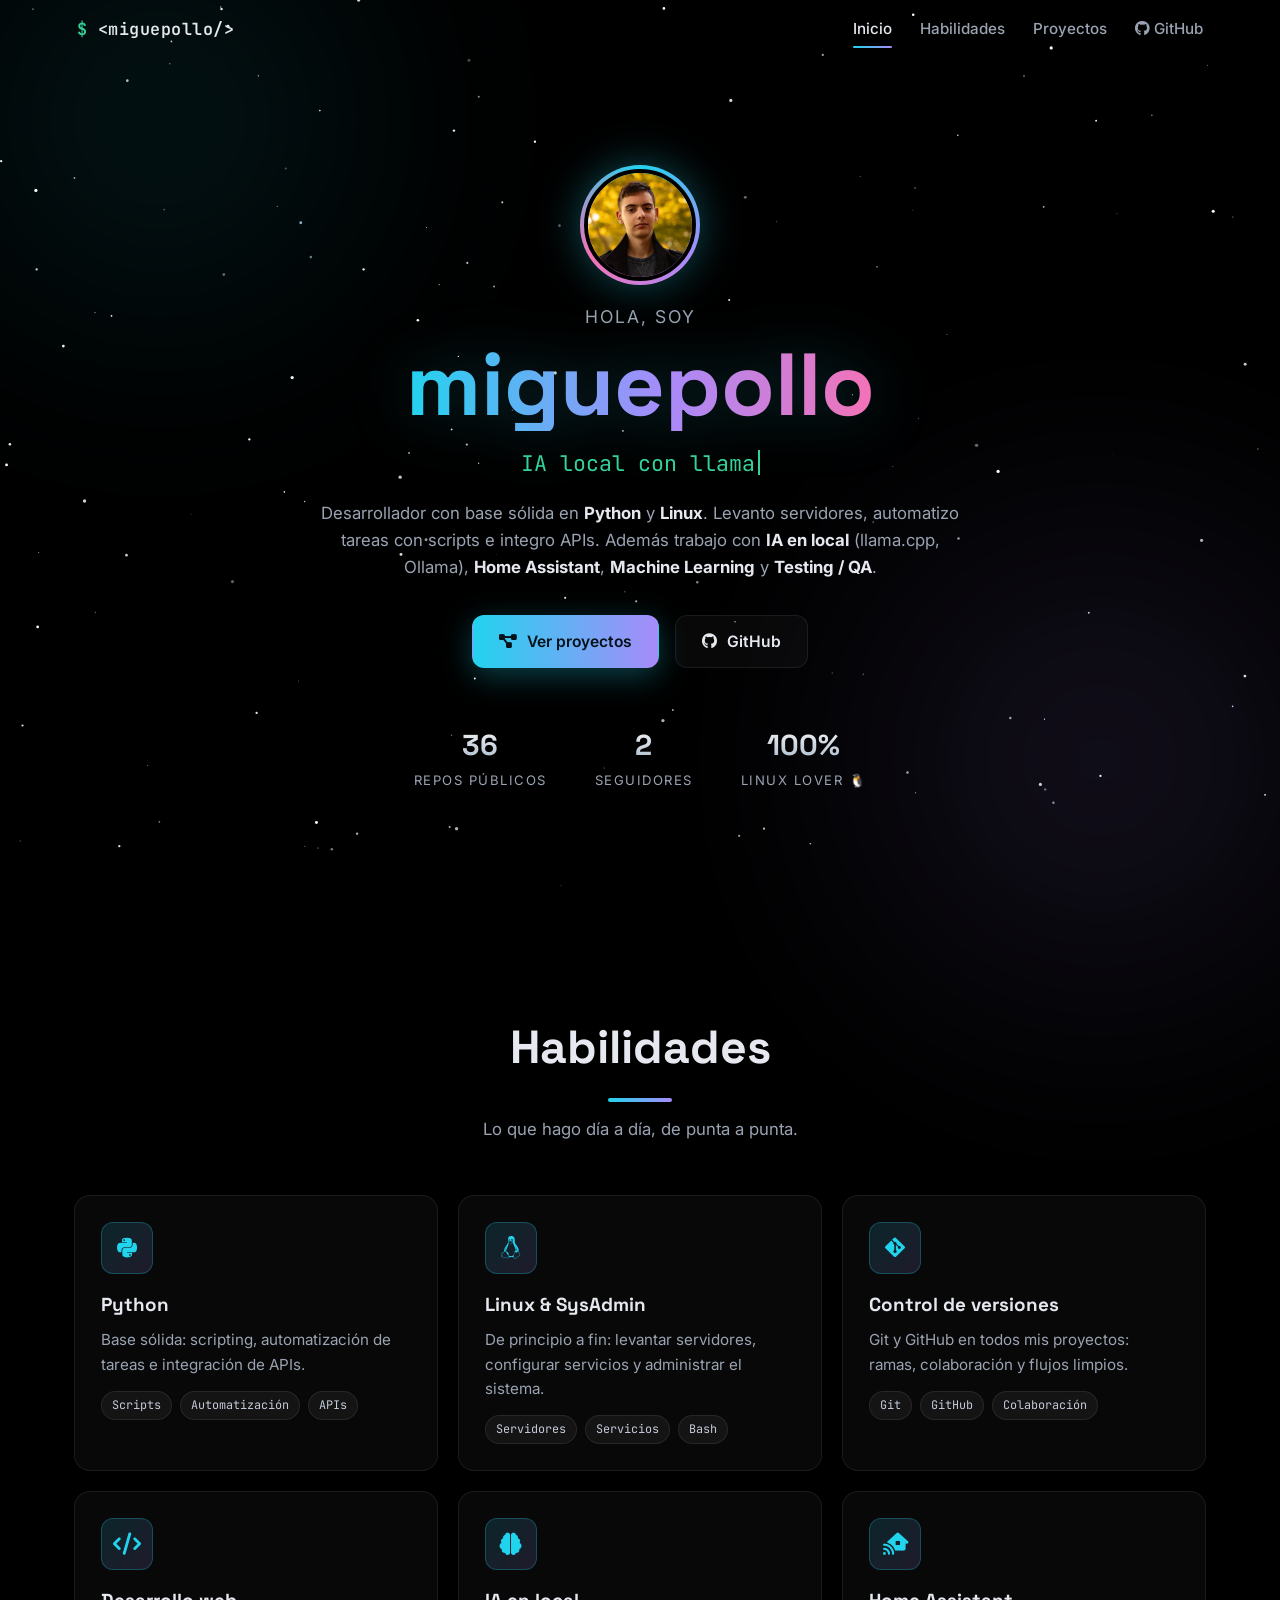
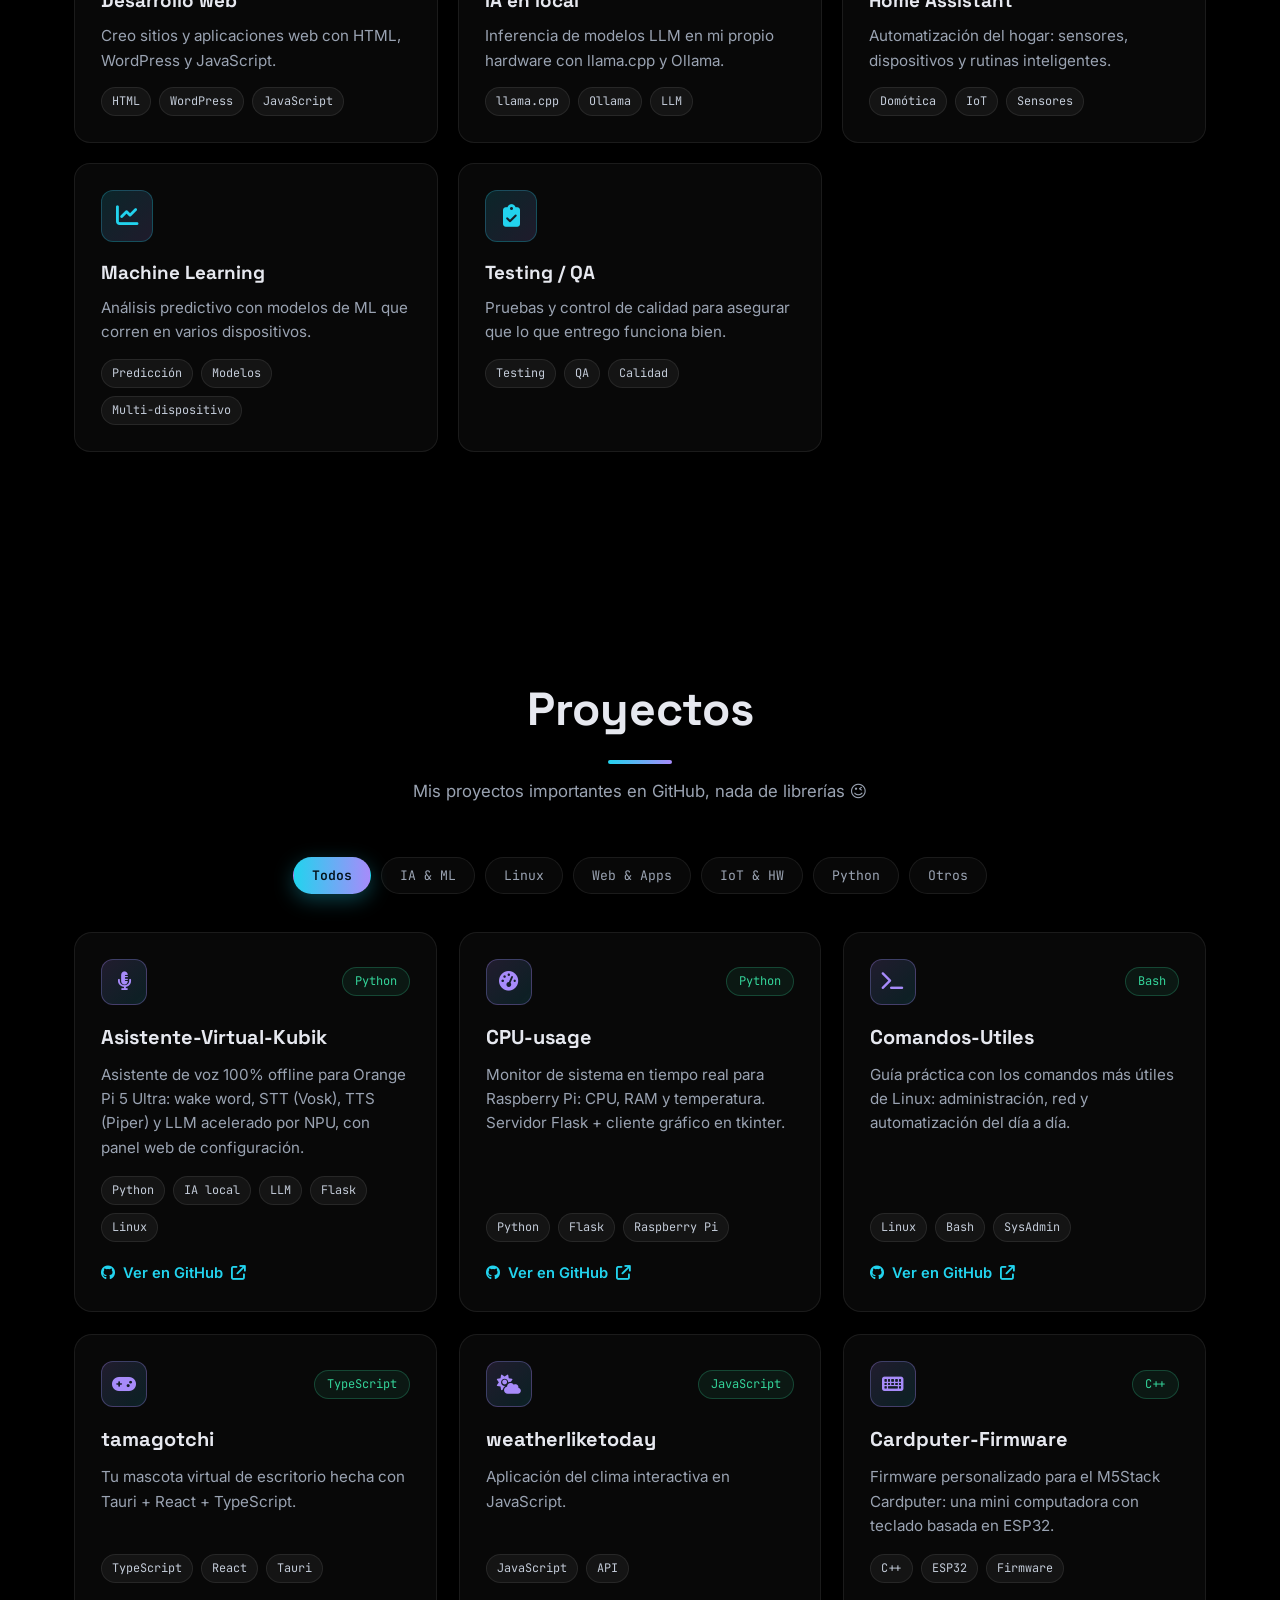
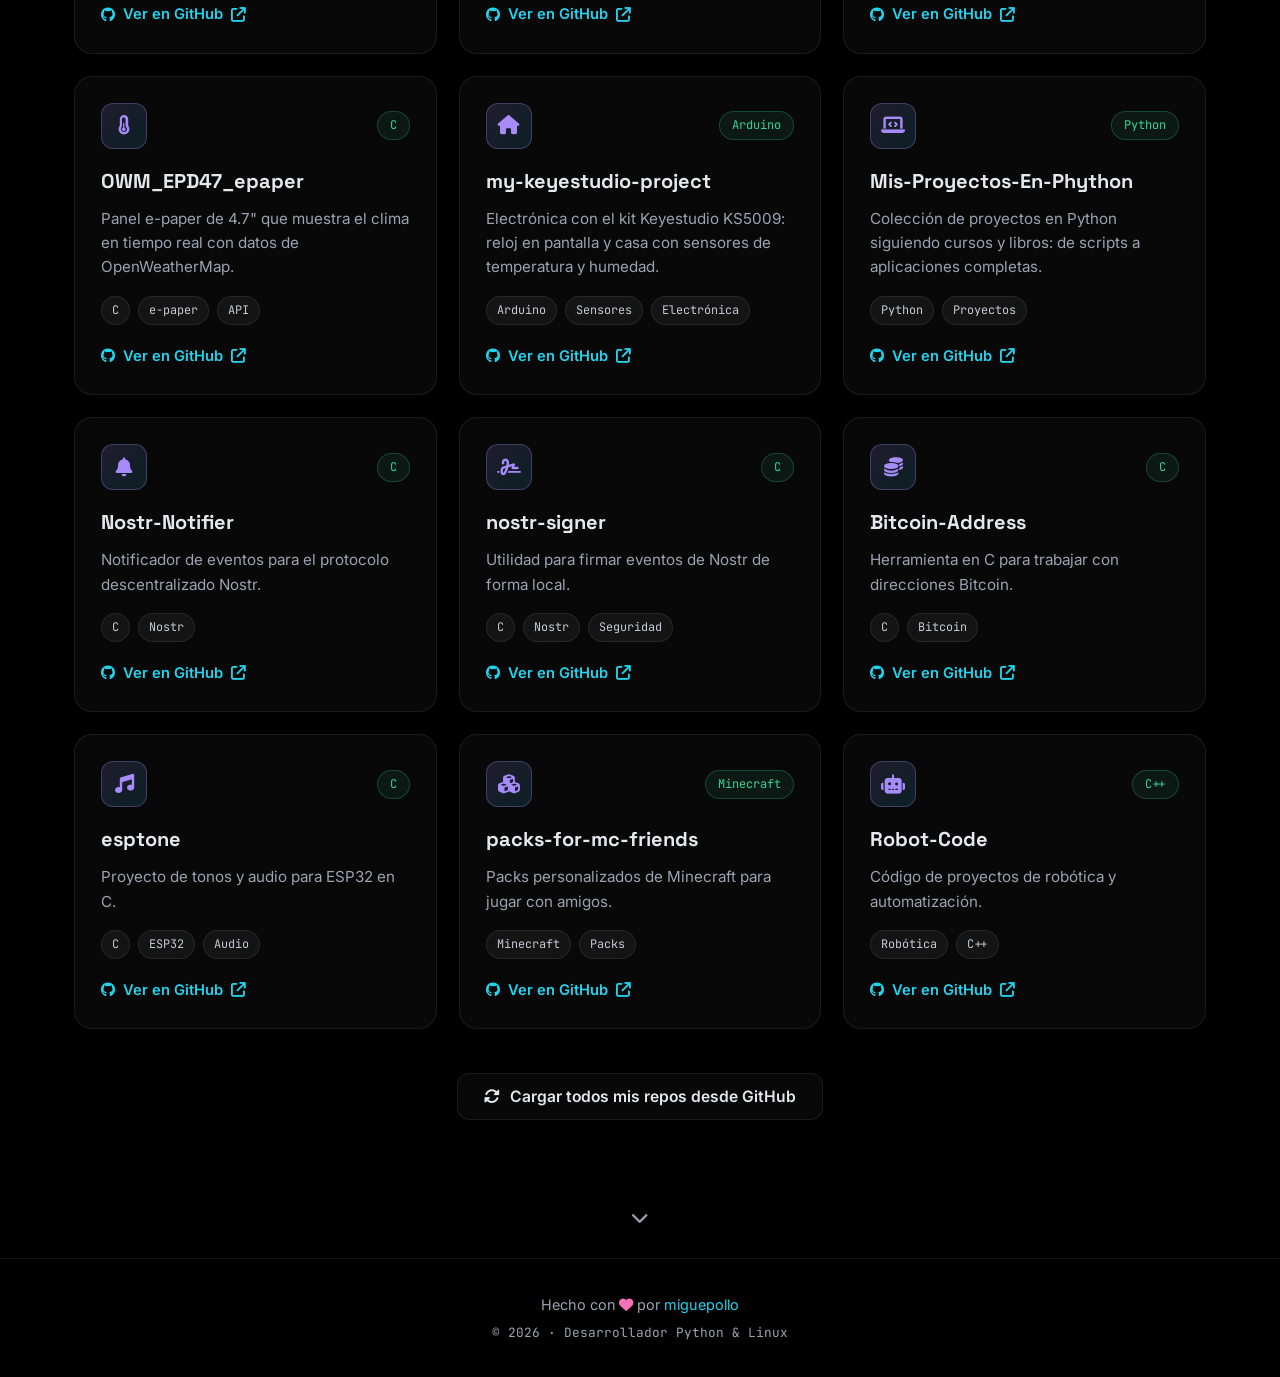
==== index.html @ 51fbd119 "Rediseño completo: fondo negro con estrellas, habilidades, proyectos y foto de perfil" ====
<!DOCTYPE html>
<html lang="es">
<head>
<meta charset="UTF-8">
<meta name="viewport" content="width=device-width, initial-scale=1.0">
<meta name="description" content="miguepollo · Desarrollador con base sólida en Python y Linux. IA en local, Home Assistant, Machine Learning y Testing/QA.">
<title>miguepollo · Desarrollador Python &amp; Linux</title>
<link rel="icon" type="image/x-icon" href="/favicon.ico">
<link rel="preconnect" href="https://fonts.googleapis.com">
<link rel="preconnect" href="https://fonts.gstatic.com" crossorigin>
<link href="https://fonts.googleapis.com/css2?family=Inter:wght@400;500;600&family=JetBrains+Mono:wght@400;600&family=Space+Grotesk:wght@500;600;700&display=swap" rel="stylesheet">
<link rel="stylesheet" href="https://cdnjs.cloudflare.com/ajax/libs/font-awesome/6.5.2/css/all.min.css">
<link rel="stylesheet" href="styles.css">
</head>
<body>

<canvas id="stars" aria-hidden="true"></canvas>
<div class="glow glow-a" aria-hidden="true"></div>
<div class="glow glow-b" aria-hidden="true"></div>

<header class="nav">
  <a class="nav-logo" href="#inicio">&lt;miguepollo/&gt;</a>
  <button class="nav-toggle" id="navToggle" aria-label="Abrir menú" aria-expanded="false">
    <i class="fa-solid fa-bars"></i>
  </button>
  <nav class="nav-links" id="navLinks">
    <a href="#inicio">Inicio</a>
    <a href="#habilidades">Habilidades</a>
    <a href="#proyectos">Proyectos</a>
    <a href="https://github.com/miguepollo" target="_blank" rel="noopener"><i class="fa-brands fa-github"></i> GitHub</a>
  </nav>
</header>

<main>
  <!-- HERO -->
  <section id="inicio" class="hero">
    <div class="hero-avatar">
      <img src="foto.png" alt="Foto de miguepollo"
           onerror="this.onerror=null; this.src='https://avatars.githubusercontent.com/u/127879645?v=4';">
    </div>
    <p class="hero-greet">Hola, soy</p>
    <h1 class="hero-name">miguepollo</h1>
    <div class="hero-type"><span id="typed"></span><span class="cursor" aria-hidden="true"></span></div>
    <p class="hero-desc">
      Desarrollador con base sólida en <strong>Python</strong> y <strong>Linux</strong>. Levanto servidores, automatizo
      tareas con scripts e integro APIs. Además trabajo con <strong>IA en local</strong> (llama.cpp, Ollama),
      <strong>Home Assistant</strong>, <strong>Machine Learning</strong> y <strong>Testing / QA</strong>.
    </p>
    <div class="hero-actions">
      <a href="#proyectos" class="btn btn-primary"><i class="fa-solid fa-diagram-project"></i> Ver proyectos</a>
      <a href="https://github.com/miguepollo" target="_blank" rel="noopener" class="btn btn-ghost"><i class="fa-brands fa-github"></i> GitHub</a>
    </div>
    <div class="hero-stats">
      <div class="stat"><span class="stat-num" id="statRepos">36</span><span class="stat-label">repos públicos</span></div>
      <div class="stat"><span class="stat-num" id="statFollowers">2</span><span class="stat-label">seguidores</span></div>
      <div class="stat"><span class="stat-num">100%</span><span class="stat-label">Linux lover 🐧</span></div>
    </div>
    <a class="scroll-hint" href="#habilidades" aria-label="Bajar a habilidades"><i class="fa-solid fa-chevron-down"></i></a>
  </section>
  <!-- HABILIDADES -->
  <section id="habilidades" class="section">
    <header class="section-head reveal">
      <h2>Habilidades</h2>
      <p class="section-sub">Lo que hago día a día, de punta a punta.</p>
    </header>
    <div class="skills-grid">
      <article class="skill-card reveal">
        <div class="skill-icon"><i class="fa-brands fa-python"></i></div>
        <h3>Python</h3>
        <p>Base sólida: scripting, automatización de tareas e integración de APIs.</p>
        <div class="skill-tags"><span>Scripts</span><span>Automatización</span><span>APIs</span></div>
      </article>
      <article class="skill-card reveal">
        <div class="skill-icon"><i class="fa-brands fa-linux"></i></div>
        <h3>Linux &amp; SysAdmin</h3>
        <p>De principio a fin: levantar servidores, configurar servicios y administrar el sistema.</p>
        <div class="skill-tags"><span>Servidores</span><span>Servicios</span><span>Bash</span></div>
      </article>
      <article class="skill-card reveal">
        <div class="skill-icon"><i class="fa-brands fa-git-alt"></i></div>
        <h3>Control de versiones</h3>
        <p>Git y GitHub en todos mis proyectos: ramas, colaboración y flujos limpios.</p>
        <div class="skill-tags"><span>Git</span><span>GitHub</span><span>Colaboración</span></div>
      </article>
      <article class="skill-card reveal">
        <div class="skill-icon"><i class="fa-solid fa-code"></i></div>
        <h3>Desarrollo web</h3>
        <p>Creo sitios y aplicaciones web con HTML, WordPress y JavaScript.</p>
        <div class="skill-tags"><span>HTML</span><span>WordPress</span><span>JavaScript</span></div>
      </article>
      <article class="skill-card reveal">
        <div class="skill-icon"><i class="fa-solid fa-brain"></i></div>
        <h3>IA en local</h3>
        <p>Inferencia de modelos LLM en mi propio hardware con llama.cpp y Ollama.</p>
        <div class="skill-tags"><span>llama.cpp</span><span>Ollama</span><span>LLM</span></div>
      </article>
      <article class="skill-card reveal">
        <div class="skill-icon"><i class="fa-solid fa-house-signal"></i></div>
        <h3>Home Assistant</h3>
        <p>Automatización del hogar: sensores, dispositivos y rutinas inteligentes.</p>
        <div class="skill-tags"><span>Domótica</span><span>IoT</span><span>Sensores</span></div>
      </article>
      <article class="skill-card reveal">
        <div class="skill-icon"><i class="fa-solid fa-chart-line"></i></div>
        <h3>Machine Learning</h3>
        <p>Análisis predictivo con modelos de ML que corren en varios dispositivos.</p>
        <div class="skill-tags"><span>Predicción</span><span>Modelos</span><span>Multi-dispositivo</span></div>
      </article>
      <article class="skill-card reveal">
        <div class="skill-icon"><i class="fa-solid fa-clipboard-check"></i></div>
        <h3>Testing / QA</h3>
        <p>Pruebas y control de calidad para asegurar que lo que entrego funciona bien.</p>
        <div class="skill-tags"><span>Testing</span><span>QA</span><span>Calidad</span></div>
      </article>
    </div>
  </section>

  <!-- PROYECTOS -->
  <section id="proyectos" class="section">
    <header class="section-head reveal">
      <h2>Proyectos</h2>
      <p class="section-sub">Mis proyectos importantes en GitHub, nada de librerías 😉</p>
    </header>
    <div class="filters reveal" id="filters"></div>
    <div class="projects-grid" id="projectsGrid"></div>
    <div class="load-more-wrap reveal">
      <button id="loadMore" class="btn btn-ghost"><i class="fa-solid fa-rotate"></i> Cargar todos mis repos desde GitHub</button>
      <div id="extraRepos" class="extra-repos"></div>
    </div>
  </section>
</main>

<footer class="footer">
  <p>Hecho con <i class="fa-solid fa-heart"></i> por <a href="https://github.com/miguepollo" target="_blank" rel="noopener">miguepollo</a></p>
  <p class="footer-meta">© <span id="year">2026</span> · Desarrollador Python &amp; Linux</p>
</footer>
<script>
'use strict';

/* ---------- Año ---------- */
document.getElementById('year').textContent = new Date().getFullYear();

/* ---------- Navegación ---------- */
const navToggle = document.getElementById('navToggle');
const navLinksEl = document.getElementById('navLinks');
const nav = document.querySelector('.nav');

navToggle.addEventListener('click', () => {
  const open = navLinksEl.classList.toggle('open');
  navToggle.setAttribute('aria-expanded', String(open));
  navToggle.querySelector('i').className = open ? 'fa-solid fa-xmark' : 'fa-solid fa-bars';
});

navLinksEl.querySelectorAll('a').forEach(a => a.addEventListener('click', () => {
  navLinksEl.classList.remove('open');
  navToggle.setAttribute('aria-expanded', 'false');
  navToggle.querySelector('i').className = 'fa-solid fa-bars';
}));

window.addEventListener('scroll', () => nav.classList.toggle('scrolled', window.scrollY > 30));

const sectionIds = ['inicio', 'habilidades', 'proyectos'];
function highlightNav() {
  const pos = window.scrollY + 140;
  let current = '';
  for (const id of sectionIds) {
    const el = document.getElementById(id);
    if (el && el.offsetTop <= pos) current = id;
  }
  navLinksEl.querySelectorAll('a').forEach(a =>
    a.classList.toggle('active', a.getAttribute('href') === '#' + current));
}
window.addEventListener('scroll', highlightNav);
highlightNav();

/* ---------- Fondo de estrellas ---------- */
const canvas = document.getElementById('stars');
const ctx = canvas.getContext('2d');
const starColors = ['255,255,255', '173,216,230', '221,214,254'];
let stars = [], W = 0, H = 0;

function newStar() {
  return {
    x: Math.random() * W,
    y: Math.random() * H,
    r: Math.random() * 1.4 + 0.3,
    spd: Math.random() * 0.25 + 0.03,
    tw: Math.random() * Math.PI * 2,
    twSpd: Math.random() * 0.03 + 0.008,
    hue: Math.random() < 0.14 ? Math.floor(Math.random() * starColors.length) : 0
  };
}

function resizeStars() {
  W = canvas.width = window.innerWidth;
  H = canvas.height = window.innerHeight;
  stars = Array.from({ length: Math.round(Math.min(170, W / 9)) }, newStar);
}

function drawStars() {
  ctx.clearRect(0, 0, W, H);
  for (const s of stars) {
    s.y -= s.spd;
    if (s.y < -3) { s.y = H + 3; s.x = Math.random() * W; }
    s.tw += s.twSpd;
    const a = (0.25 + 0.75 * Math.abs(Math.sin(s.tw))).toFixed(2);
    ctx.beginPath();
    ctx.arc(s.x, s.y, s.r, 0, Math.PI * 2);
    ctx.fillStyle = 'rgba(' + starColors[s.hue] + ',' + a + ')';
    ctx.fill();
  }
  requestAnimationFrame(drawStars);
}
window.addEventListener('resize', resizeStars);
resizeStars();
drawStars();

/* ---------- Efecto de escritura ---------- */
const phrases = [
  'Desarrollador Python & Linux',
  'IA local con llama.cpp y Ollama',
  'Home Assistant y automatización',
  'Machine Learning multi-dispositivo',
  'Testing / QA de principio a fin'
];
const typedEl = document.getElementById('typed');
let pi = 0, ci = 0, deleting = false;

function typeLoop() {
  const current = phrases[pi];
  typedEl.textContent = current.slice(0, ci);
  if (!deleting) {
    if (ci < current.length) { ci++; setTimeout(typeLoop, 55); }
    else { deleting = true; setTimeout(typeLoop, 1800); }
  } else {
    if (ci > 0) { ci--; setTimeout(typeLoop, 26); }
    else { deleting = false; pi = (pi + 1) % phrases.length; setTimeout(typeLoop, 350); }
  }
}
typeLoop();

/* ---------- Animaciones al hacer scroll ---------- */
const io = new IntersectionObserver(entries => {
  entries.forEach(en => {
    if (en.isIntersecting) {
      en.target.classList.add('visible');
      io.unobserve(en.target);
    }
  });
}, { threshold: 0.12 });

document.querySelectorAll('.reveal').forEach(el => io.observe(el));

/* ---------- Proyectos ---------- */
const projects = [
  { name: 'Asistente-Virtual-Kubik', cat: 'ia', lang: 'Python', icon: 'fa-microphone-lines',
    desc: 'Asistente de voz 100% offline para Orange Pi 5 Ultra: wake word, STT (Vosk), TTS (Piper) y LLM acelerado por NPU, con panel web de configuración.',
    tags: ['Python', 'IA local', 'LLM', 'Flask', 'Linux'],
    url: 'https://github.com/miguepollo/Asistente-Virtual-Kubik' },
  { name: 'CPU-usage', cat: 'linux', lang: 'Python', icon: 'fa-gauge-high',
    desc: 'Monitor de sistema en tiempo real para Raspberry Pi: CPU, RAM y temperatura. Servidor Flask + cliente gráfico en tkinter.',
    tags: ['Python', 'Flask', 'Raspberry Pi'],
    url: 'https://github.com/miguepollo/CPU-usage' },
  { name: 'Comandos-Utiles', cat: 'linux', lang: 'Bash', icon: 'fa-terminal',
    desc: 'Guía práctica con los comandos más útiles de Linux: administración, red y automatización del día a día.',
    tags: ['Linux', 'Bash', 'SysAdmin'],
    url: 'https://github.com/miguepollo/Comandos-Utiles' },
  { name: 'tamagotchi', cat: 'web', lang: 'TypeScript', icon: 'fa-gamepad',
    desc: 'Tu mascota virtual de escritorio hecha con Tauri + React + TypeScript.',
    tags: ['TypeScript', 'React', 'Tauri'],
    url: 'https://github.com/miguepollo/tamagotchi' },
  { name: 'weatherliketoday', cat: 'web', lang: 'JavaScript', icon: 'fa-cloud-sun',
    desc: 'Aplicación del clima interactiva en JavaScript.',
    tags: ['JavaScript', 'API'],
    url: 'https://github.com/miguepollo/weatherliketoday' },
  { name: 'Cardputer-Firmware', cat: 'iot', lang: 'C++', icon: 'fa-keyboard',
    desc: 'Firmware personalizado para el M5Stack Cardputer: una mini computadora con teclado basada en ESP32.',
    tags: ['C++', 'ESP32', 'Firmware'],
    url: 'https://github.com/miguepollo/Cardputer-Firmware' },
  { name: 'OWM_EPD47_epaper', cat: 'iot', lang: 'C', icon: 'fa-temperature-half',
    desc: 'Panel e-paper de 4.7" que muestra el clima en tiempo real con datos de OpenWeatherMap.',
    tags: ['C', 'e-paper', 'API'],
    url: 'https://github.com/miguepollo/OWM_EPD47_epaper' },
  { name: 'my-keyestudio-project', cat: 'iot', lang: 'Arduino', icon: 'fa-house',
    desc: 'Electrónica con el kit Keyestudio KS5009: reloj en pantalla y casa con sensores de temperatura y humedad.',
    tags: ['Arduino', 'Sensores', 'Electrónica'],
    url: 'https://github.com/miguepollo/my-keyestudio-project' },
  { name: 'Mis-Proyectos-En-Phython', cat: 'python', lang: 'Python', icon: 'fa-laptop-code',
    desc: 'Colección de proyectos en Python siguiendo cursos y libros: de scripts a aplicaciones completas.',
    tags: ['Python', 'Proyectos'],
    url: 'https://github.com/miguepollo/Mis-Proyectos-En-Phython' },
  { name: 'Nostr-Notifier', cat: 'otros', lang: 'C', icon: 'fa-bell',
    desc: 'Notificador de eventos para el protocolo descentralizado Nostr.',
    tags: ['C', 'Nostr'],
    url: 'https://github.com/miguepollo/Nostr-Notifier' },
  { name: 'nostr-signer', cat: 'otros', lang: 'C', icon: 'fa-signature',
    desc: 'Utilidad para firmar eventos de Nostr de forma local.',
    tags: ['C', 'Nostr', 'Seguridad'],
    url: 'https://github.com/miguepollo/nostr-signer' },
  { name: 'Bitcoin-Address', cat: 'otros', lang: 'C', icon: 'fa-coins',
    desc: 'Herramienta en C para trabajar con direcciones Bitcoin.',
    tags: ['C', 'Bitcoin'],
    url: 'https://github.com/miguepollo/Bitcoin-Address' },
  { name: 'esptone', cat: 'iot', lang: 'C', icon: 'fa-music',
    desc: 'Proyecto de tonos y audio para ESP32 en C.',
    tags: ['C', 'ESP32', 'Audio'],
    url: 'https://github.com/miguepollo/esptone' },
  { name: 'packs-for-mc-friends', cat: 'otros', lang: 'Minecraft', icon: 'fa-cubes',
    desc: 'Packs personalizados de Minecraft para jugar con amigos.',
    tags: ['Minecraft', 'Packs'],
    url: 'https://github.com/miguepollo/packs-for-mc-friends' },
  { name: 'Robot-Code', cat: 'iot', lang: 'C++', icon: 'fa-robot',
    desc: 'Código de proyectos de robótica y automatización.',
    tags: ['Robótica', 'C++'],
    url: 'https://github.com/miguepollo/Robot-Code' }
];

const filters = { all: 'Todos', ia: 'IA & ML', linux: 'Linux', web: 'Web & Apps', iot: 'IoT & HW', python: 'Python', otros: 'Otros' };

function renderFilters() {
  const f = document.getElementById('filters');
  f.innerHTML = Object.entries(filters).map(([k, label]) =>
    '<button class="chip' + (k === 'all' ? ' active' : '') + '" data-f="' + k + '">' + label + '</button>'
  ).join('');
  f.addEventListener('click', e => {
    const chip = e.target.closest('.chip');
    if (!chip) return;
    document.querySelectorAll('.chip').forEach(c => c.classList.remove('active'));
    chip.classList.add('active');
    filterProjects(chip.dataset.f);
  });
}

function filterProjects(cat) {
  document.querySelectorAll('.project-card').forEach(card => {
    const show = cat === 'all' || card.dataset.cat === cat;
    card.style.display = show ? '' : 'none';
  });
}

function renderProjects() {
  const grid = document.getElementById('projectsGrid');
  grid.innerHTML = projects.map(p =>
    '<article class="project-card" data-cat="' + p.cat + '">' +
      '<div class="project-top">' +
        '<span class="project-icon"><i class="fa-solid ' + p.icon + '"></i></span>' +
        '<span class="project-lang">' + p.lang + '</span>' +
      '</div>' +
      '<h3>' + p.name + '</h3>' +
      '<p>' + p.desc + '</p>' +
      '<div class="project-tags">' + p.tags.map(t => '<span>' + t + '</span>').join('') + '</div>' +
      '<a class="project-link" href="' + p.url + '" target="_blank" rel="noopener">' +
        '<i class="fa-brands fa-github"></i> Ver en GitHub <i class="fa-solid fa-arrow-up-right-from-square"></i>' +
      '</a>' +
    '</article>'
  ).join('');

  grid.querySelectorAll('.project-card').forEach((card, i) => {
    card.style.transitionDelay = ((i % 6) * 70) + 'ms';
    card.addEventListener('transitionend', () => { card.style.transitionDelay = '0ms'; }, { once: true });
    io.observe(card);
  });
}

/* ---------- Cargar todos los repos (GitHub API) ---------- */
const loadMoreBtn = document.getElementById('loadMore');
loadMoreBtn.addEventListener('click', loadAllRepos);

async function loadAllRepos() {
  loadMoreBtn.disabled = true;
  loadMoreBtn.innerHTML = '<i class="fa-solid fa-spinner fa-spin"></i> Cargando repos desde GitHub…';
  try {
    const res = await fetch('https://api.github.com/users/miguepollo/repos?per_page=100&sort=updated');
    if (!res.ok) throw new Error('API error');
    const repos = await res.json();
    const known = new Set(projects.map(p => p.name));
    const extra = repos.filter(r => !r.fork && !known.has(r.name) && r.name !== 'miguepollo');
    if (extra.length) {
      document.getElementById('extraRepos').innerHTML =
        '<p class="extra-title"><i class="fa-solid fa-diagram-project"></i> Más repos míos</p>' +
        '<ul class="extra-list">' + extra.map(r =>
          '<li><a href="' + r.html_url + '" target="_blank" rel="noopener">' + r.name + '</a>' +
          (r.language ? '<span class="tag">' + r.language + '</span>' : '') +
          (r.description ? '<span class="extra-desc">' + r.description + '</span>' : '') +
          '</li>'
        ).join('') + '</ul>';
    }
    loadMoreBtn.innerHTML = '<i class="fa-solid fa-check"></i> Todos mis repos cargados';
  } catch (err) {
    loadMoreBtn.disabled = false;
    loadMoreBtn.innerHTML = '<i class="fa-solid fa-triangle-exclamation"></i> No se pudo conectar · Reintentar';
  }
}

async function loadStats() {
  try {
    const res = await fetch('https://api.github.com/users/miguepollo');
    if (!res.ok) throw new Error('API error');
    const u = await res.json();
    document.getElementById('statRepos').textContent = u.public_repos;
    document.getElementById('statFollowers').textContent = u.followers;
  } catch (err) { /* mantiene los valores por defecto */ }
}

renderFilters();
renderProjects();
loadStats();
</script>

</body>
</html>
---- styles.css ----
:root {
  --bg: #000000;
  --text: #e6e8ef;
  --muted: #9aa3b2;
  --border: rgba(255, 255, 255, 0.08);
  --cyan: #22d3ee;
  --violet: #a78bfa;
  --green: #34d399;
  --pink: #f472b6;
  --mono: 'JetBrains Mono', monospace;
  --body: 'Inter', system-ui, -apple-system, sans-serif;
  --head: 'Space Grotesk', system-ui, sans-serif;
}

* { margin: 0; padding: 0; box-sizing: border-box; }

html { scroll-behavior: smooth; }

body {
  background: var(--bg);
  color: var(--text);
  font-family: var(--body);
  line-height: 1.6;
  overflow-x: hidden;
}

::selection { background: rgba(34, 211, 238, 0.25); }

/* ---------- Fondo ---------- */
#stars {
  position: fixed;
  inset: 0;
  z-index: 0;
  pointer-events: none;
}

.glow {
  position: fixed;
  border-radius: 50%;
  filter: blur(130px);
  opacity: 0.18;
  z-index: 0;
  pointer-events: none;
  animation: float 14s ease-in-out infinite;
}

.glow-a {
  width: 520px; height: 520px;
  background: radial-gradient(circle, var(--cyan), transparent 70%);
  top: -140px; left: -100px;
}

.glow-b {
  width: 640px; height: 640px;
  background: radial-gradient(circle, var(--violet), transparent 70%);
  bottom: -180px; right: -140px;
  animation-delay: -6s;
}

@keyframes float {
  0%, 100% { transform: translate(0, 0) scale(1); }
  50% { transform: translate(40px, 30px) scale(1.08); }
}

.nav, main, footer { position: relative; z-index: 1; }

/* ---------- Barra de navegación ---------- */
.nav {
  position: fixed;
  top: 0; left: 0; right: 0;
  display: flex;
  align-items: center;
  justify-content: space-between;
  padding: 16px 6vw;
  z-index: 50;
  border-bottom: 1px solid transparent;
  transition: background 0.3s, border-color 0.3s, backdrop-filter 0.3s;
}

.nav.scrolled {
  background: rgba(0, 0, 0, 0.72);
  backdrop-filter: blur(14px);
  -webkit-backdrop-filter: blur(14px);
  border-bottom-color: var(--border);
}

.nav-logo {
  font-family: var(--mono);
  font-weight: 600;
  font-size: 1.05rem;
  color: var(--text);
  text-decoration: none;
  letter-spacing: 0.5px;
}

.nav-logo::before { content: '$ '; color: var(--green); }

.nav-links { display: flex; gap: 28px; align-items: center; }

.nav-links a {
  color: var(--muted);
  text-decoration: none;
  font-size: 0.95rem;
  font-weight: 500;
  transition: color 0.25s;
  position: relative;
}

.nav-links a:hover, .nav-links a.active { color: var(--text); }

.nav-links a.active::after {
  content: '';
  position: absolute;
  left: 0; right: 0; bottom: -6px;
  height: 2px;
  border-radius: 2px;
  background: linear-gradient(90deg, var(--cyan), var(--violet));
}

.nav-toggle {
  display: none;
  background: none;
  border: 1px solid var(--border);
  color: var(--text);
  font-size: 1.1rem;
  padding: 8px 12px;
  border-radius: 8px;
  cursor: pointer;
}

/* ---------- Hero ---------- */
.hero {
  min-height: 100vh;
  display: flex;
  flex-direction: column;
  align-items: center;
  justify-content: center;
  text-align: center;
  padding: 120px 20px 60px;
}

.hero-avatar {
  position: relative;
  width: 112px; height: 112px;
  margin-bottom: 22px;
}

.hero-avatar::before {
  content: '';
  position: absolute;
  inset: -4px;
  border-radius: 50%;
  background: conic-gradient(from 0deg, var(--cyan), var(--violet), var(--pink), var(--cyan));
  animation: spin 8s linear infinite;
  filter: drop-shadow(0 0 20px rgba(34, 211, 238, 0.35));
}

@keyframes spin { to { transform: rotate(360deg); } }

.hero-avatar img {
  position: relative;
  width: 100%; height: 100%;
  border-radius: 50%;
  border: 4px solid #000;
  object-fit: cover;
  display: block;
}

.hero-greet {
  color: var(--muted);
  font-size: 1.1rem;
  letter-spacing: 2px;
  text-transform: uppercase;
}

.hero-name {
  font-family: var(--head);
  font-weight: 700;
  font-size: clamp(3rem, 8vw, 5.5rem);
  line-height: 1.05;
  margin: 8px 0 10px;
  background: linear-gradient(90deg, var(--cyan), var(--violet) 55%, var(--pink));
  -webkit-background-clip: text;
  background-clip: text;
  color: transparent;
  filter: drop-shadow(0 0 30px rgba(34, 211, 238, 0.25));
}

.hero-type {
  font-family: var(--mono);
  font-size: clamp(1rem, 2.2vw, 1.35rem);
  color: var(--green);
  min-height: 2em;
  display: flex;
  justify-content: center;
  align-items: center;
}

.cursor {
  display: inline-block;
  width: 2px;
  height: 1.15em;
  margin-left: 3px;
  background: var(--green);
  animation: blink 1s steps(1) infinite;
}

@keyframes blink { 50% { opacity: 0; } }

.hero-desc {
  max-width: 660px;
  color: var(--muted);
  font-size: 1.05rem;
  margin: 16px auto 0;
}

.hero-desc strong { color: var(--text); }

.hero-actions {
  display: flex;
  gap: 16px;
  margin-top: 34px;
  flex-wrap: wrap;
  justify-content: center;
}

.btn {
  display: inline-flex;
  align-items: center;
  gap: 10px;
  padding: 13px 26px;
  border-radius: 12px;
  font-weight: 600;
  font-size: 0.98rem;
  text-decoration: none;
  border: 1px solid transparent;
  cursor: pointer;
  font-family: var(--body);
  transition: transform 0.25s, box-shadow 0.25s, background 0.25s, border-color 0.25s;
}

.btn-primary {
  background: linear-gradient(90deg, var(--cyan), var(--violet));
  color: #04121a;
  box-shadow: 0 8px 30px rgba(34, 211, 238, 0.3);
}

.btn-primary:hover { transform: translateY(-3px); box-shadow: 0 14px 42px rgba(34, 211, 238, 0.45); }

.btn-ghost {
  border-color: var(--border);
  color: var(--text);
  background: rgba(255, 255, 255, 0.03);
}

.btn-ghost:hover {
  transform: translateY(-3px);
  border-color: rgba(255, 255, 255, 0.25);
  background: rgba(255, 255, 255, 0.06);
}

.hero-stats {
  display: flex;
  gap: 48px;
  margin-top: 54px;
  flex-wrap: wrap;
  justify-content: center;
}

.stat { display: flex; flex-direction: column; gap: 2px; }

.stat-num {
  font-family: var(--head);
  font-size: 1.8rem;
  font-weight: 700;
  background: linear-gradient(180deg, #ffffff, #9fb0c3);
  -webkit-background-clip: text;
  background-clip: text;
  color: transparent;
}

.stat-label {
  font-size: 0.82rem;
  color: var(--muted);
  text-transform: uppercase;
  letter-spacing: 1.5px;
}

.scroll-hint {
  position: absolute;
  bottom: 26px;
  left: 50%;
  transform: translateX(-50%);
  color: var(--muted);
  font-size: 1.1rem;
  animation: bob 1.8s ease-in-out infinite;
}

@keyframes bob {
  0%, 100% { transform: translate(-50%, 0); }
  50% { transform: translate(-50%, 8px); }
}

/* ---------- Secciones ---------- */
.section { max-width: 1180px; margin: 0 auto; padding: 110px 24px; }

.section-head { text-align: center; margin-bottom: 52px; }

.section-head h2 {
  font-family: var(--head);
  font-size: clamp(2rem, 4.5vw, 2.9rem);
  font-weight: 700;
}

.section-head h2::after {
  content: '';
  display: block;
  width: 64px;
  height: 4px;
  margin: 14px auto 0;
  border-radius: 4px;
  background: linear-gradient(90deg, var(--cyan), var(--violet));
}

.section-sub { color: var(--muted); margin-top: 14px; font-size: 1.05rem; }

/* ---------- Habilidades ---------- */
.skills-grid {
  display: grid;
  grid-template-columns: repeat(auto-fit, minmax(270px, 1fr));
  gap: 20px;
}

.skill-card {
  background: rgba(255, 255, 255, 0.03);
  border: 1px solid var(--border);
  border-radius: 16px;
  padding: 26px;
  position: relative;
  overflow: hidden;
}

.skill-card::before {
  content: '';
  position: absolute;
  top: 0; left: 0; right: 0;
  height: 2px;
  background: linear-gradient(90deg, var(--cyan), var(--violet));
  opacity: 0;
  transition: opacity 0.3s;
}

.skill-card:hover {
  transform: translateY(-6px);
  border-color: rgba(34, 211, 238, 0.4);
  background: rgba(255, 255, 255, 0.05);
  box-shadow: 0 18px 40px rgba(0, 0, 0, 0.5), 0 0 30px rgba(34, 211, 238, 0.08);
}

.skill-card:hover::before { opacity: 1; }

.skill-icon {
  width: 52px; height: 52px;
  border-radius: 12px;
  display: grid;
  place-items: center;
  font-size: 1.4rem;
  color: var(--cyan);
  background: linear-gradient(135deg, rgba(34, 211, 238, 0.15), rgba(167, 139, 250, 0.15));
  border: 1px solid rgba(34, 211, 238, 0.25);
  margin-bottom: 16px;
  transition: transform 0.3s, color 0.3s;
}

.skill-card:hover .skill-icon { transform: scale(1.08) rotate(-6deg); }

.skill-card h3 { font-family: var(--head); font-size: 1.18rem; margin-bottom: 8px; }

.skill-card p { color: var(--muted); font-size: 0.95rem; margin-bottom: 14px; }

.skill-tags { display: flex; flex-wrap: wrap; gap: 8px; }

.skill-tags span, .project-tags span, .tag {
  font-family: var(--mono);
  font-size: 0.74rem;
  padding: 4px 10px;
  border-radius: 999px;
  background: rgba(255, 255, 255, 0.05);
  border: 1px solid var(--border);
  color: #c3cbd8;
}

/* ---------- Filtros de proyectos ---------- */
.filters {
  display: flex;
  flex-wrap: wrap;
  gap: 10px;
  justify-content: center;
  margin-bottom: 38px;
}

.chip {
  font-family: var(--mono);
  font-size: 0.82rem;
  padding: 9px 18px;
  border-radius: 999px;
  border: 1px solid var(--border);
  background: rgba(255, 255, 255, 0.03);
  color: var(--muted);
  cursor: pointer;
  transition: all 0.25s;
}

.chip:hover { color: var(--text); border-color: rgba(255, 255, 255, 0.25); }

.chip.active {
  background: linear-gradient(90deg, var(--cyan), var(--violet));
  color: #04121a;
  border-color: transparent;
  font-weight: 600;
  box-shadow: 0 6px 20px rgba(34, 211, 238, 0.3);
}

/* ---------- Proyectos ---------- */
.projects-grid {
  display: grid;
  grid-template-columns: repeat(auto-fill, minmax(320px, 1fr));
  gap: 22px;
}

.project-card {
  display: flex;
  flex-direction: column;
  background: rgba(255, 255, 255, 0.03);
  border: 1px solid var(--border);
  border-radius: 18px;
  padding: 26px;
  transition: transform 0.3s, border-color 0.3s, box-shadow 0.3s, background 0.3s, opacity 0.7s ease;
}

.project-card:hover {
  transform: translateY(-6px);
  border-color: rgba(167, 139, 250, 0.45);
  background: rgba(255, 255, 255, 0.05);
  box-shadow: 0 20px 45px rgba(0, 0, 0, 0.55), 0 0 35px rgba(167, 139, 250, 0.1);
}

.project-top {
  display: flex;
  justify-content: space-between;
  align-items: center;
  margin-bottom: 16px;
}

.project-icon {
  width: 46px; height: 46px;
  border-radius: 12px;
  display: grid;
  place-items: center;
  font-size: 1.2rem;
  color: var(--violet);
  background: linear-gradient(135deg, rgba(167, 139, 250, 0.16), rgba(34, 211, 238, 0.12));
  border: 1px solid rgba(167, 139, 250, 0.3);
}

.project-lang {
  font-family: var(--mono);
  font-size: 0.75rem;
  color: var(--green);
  background: rgba(52, 211, 153, 0.08);
  border: 1px solid rgba(52, 211, 153, 0.25);
  padding: 4px 12px;
  border-radius: 999px;
}

.project-card h3 {
  font-family: var(--head);
  font-size: 1.25rem;
  margin-bottom: 10px;
  word-break: break-word;
}

.project-card p { color: var(--muted); font-size: 0.95rem; flex: 1; }

.project-tags { margin-top: 16px; display: flex; flex-wrap: wrap; gap: 8px; }

.project-link {
  display: inline-flex;
  align-items: center;
  gap: 8px;
  margin-top: 20px;
  color: var(--cyan);
  font-weight: 600;
  text-decoration: none;
  font-size: 0.92rem;
  transition: gap 0.25s, color 0.25s;
}

.project-link:hover { color: var(--text); gap: 12px; }

/* ---------- Cargar más repos ---------- */
.load-more-wrap { text-align: center; margin-top: 44px; }

.extra-repos { margin-top: 28px; }

.extra-title {
  font-family: var(--mono);
  color: var(--green);
  margin-bottom: 14px;
  font-size: 0.9rem;
}

.extra-list {
  list-style: none;
  display: flex;
  flex-wrap: wrap;
  gap: 10px;
  justify-content: center;
}

.extra-list li {
  background: rgba(255, 255, 255, 0.03);
  border: 1px solid var(--border);
  border-radius: 12px;
  padding: 10px 14px;
  font-family: var(--mono);
  font-size: 0.8rem;
  display: flex;
  align-items: center;
  gap: 8px;
  max-width: 340px;
}

.extra-list a { color: var(--cyan); text-decoration: none; white-space: nowrap; }

.extra-desc {
  color: var(--muted);
  font-size: 0.72rem;
  max-width: 180px;
  white-space: nowrap;
  overflow: hidden;
  text-overflow: ellipsis;
}

/* ---------- Animación de aparición ---------- */
.reveal, .project-card {
  opacity: 0;
  transition: opacity 0.7s ease, transform 0.3s, border-color 0.3s, box-shadow 0.3s, background 0.3s;
}

.reveal.visible, .project-card.visible { opacity: 1; }

/* ---------- Footer ---------- */
.footer {
  border-top: 1px solid var(--border);
  padding: 34px 20px;
  text-align: center;
  color: var(--muted);
  font-size: 0.9rem;
}

.footer a { color: var(--cyan); text-decoration: none; }

.footer .fa-heart { color: var(--pink); }

.footer-meta { margin-top: 6px; font-size: 0.8rem; font-family: var(--mono); }

/* ---------- Responsive ---------- */
@media (max-width: 768px) {
  .nav-toggle { display: block; }

  .nav-links {
    position: absolute;
    top: 100%;
    left: 0; right: 0;
    flex-direction: column;
    gap: 0;
    display: none;
    background: rgba(0, 0, 0, 0.94);
    backdrop-filter: blur(16px);
    -webkit-backdrop-filter: blur(16px);
    border-bottom: 1px solid var(--border);
    padding: 10px 0;
  }

  .nav-links.open { display: flex; }

  .nav-links a {
    width: 100%;
    padding: 14px 6vw;
    text-align: center;
  }

  .nav-links a.active::after { display: none; }

  .hero-stats { gap: 28px; }

  .projects-grid { grid-template-columns: 1fr; }
}
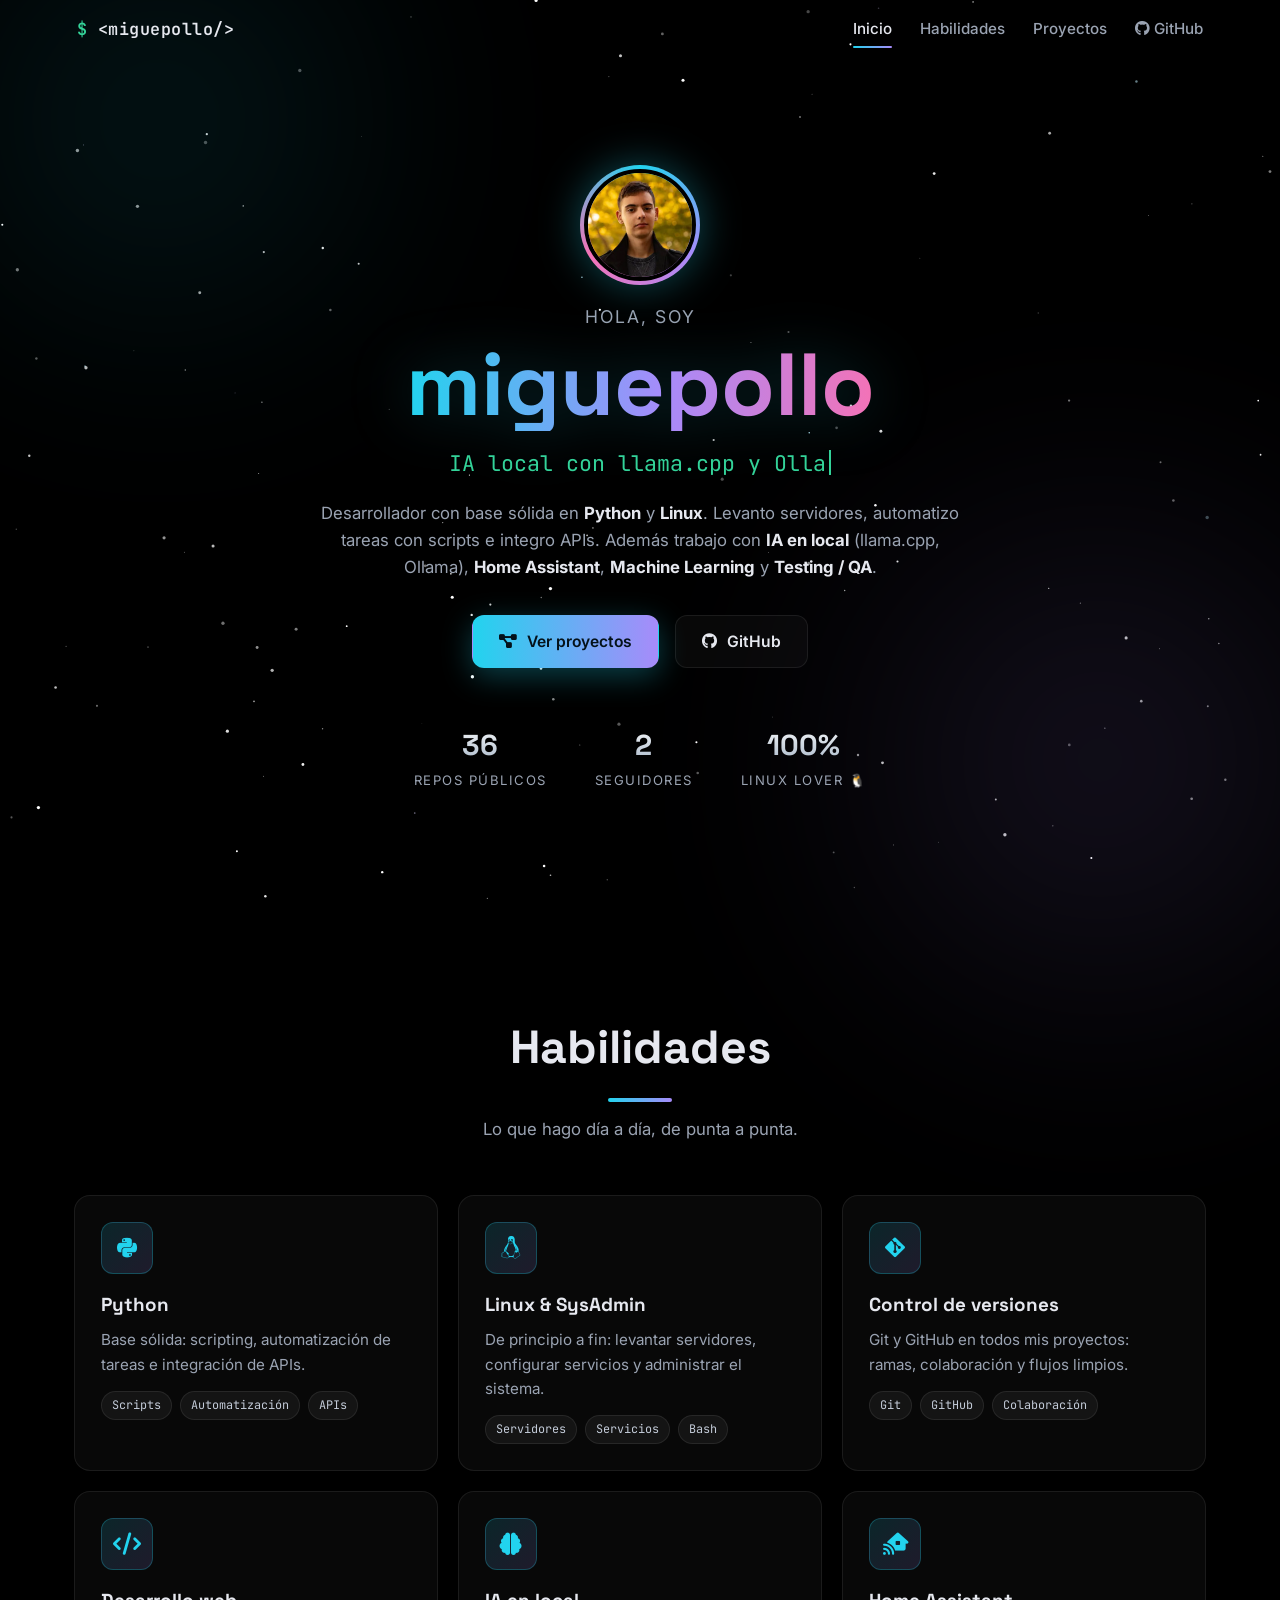
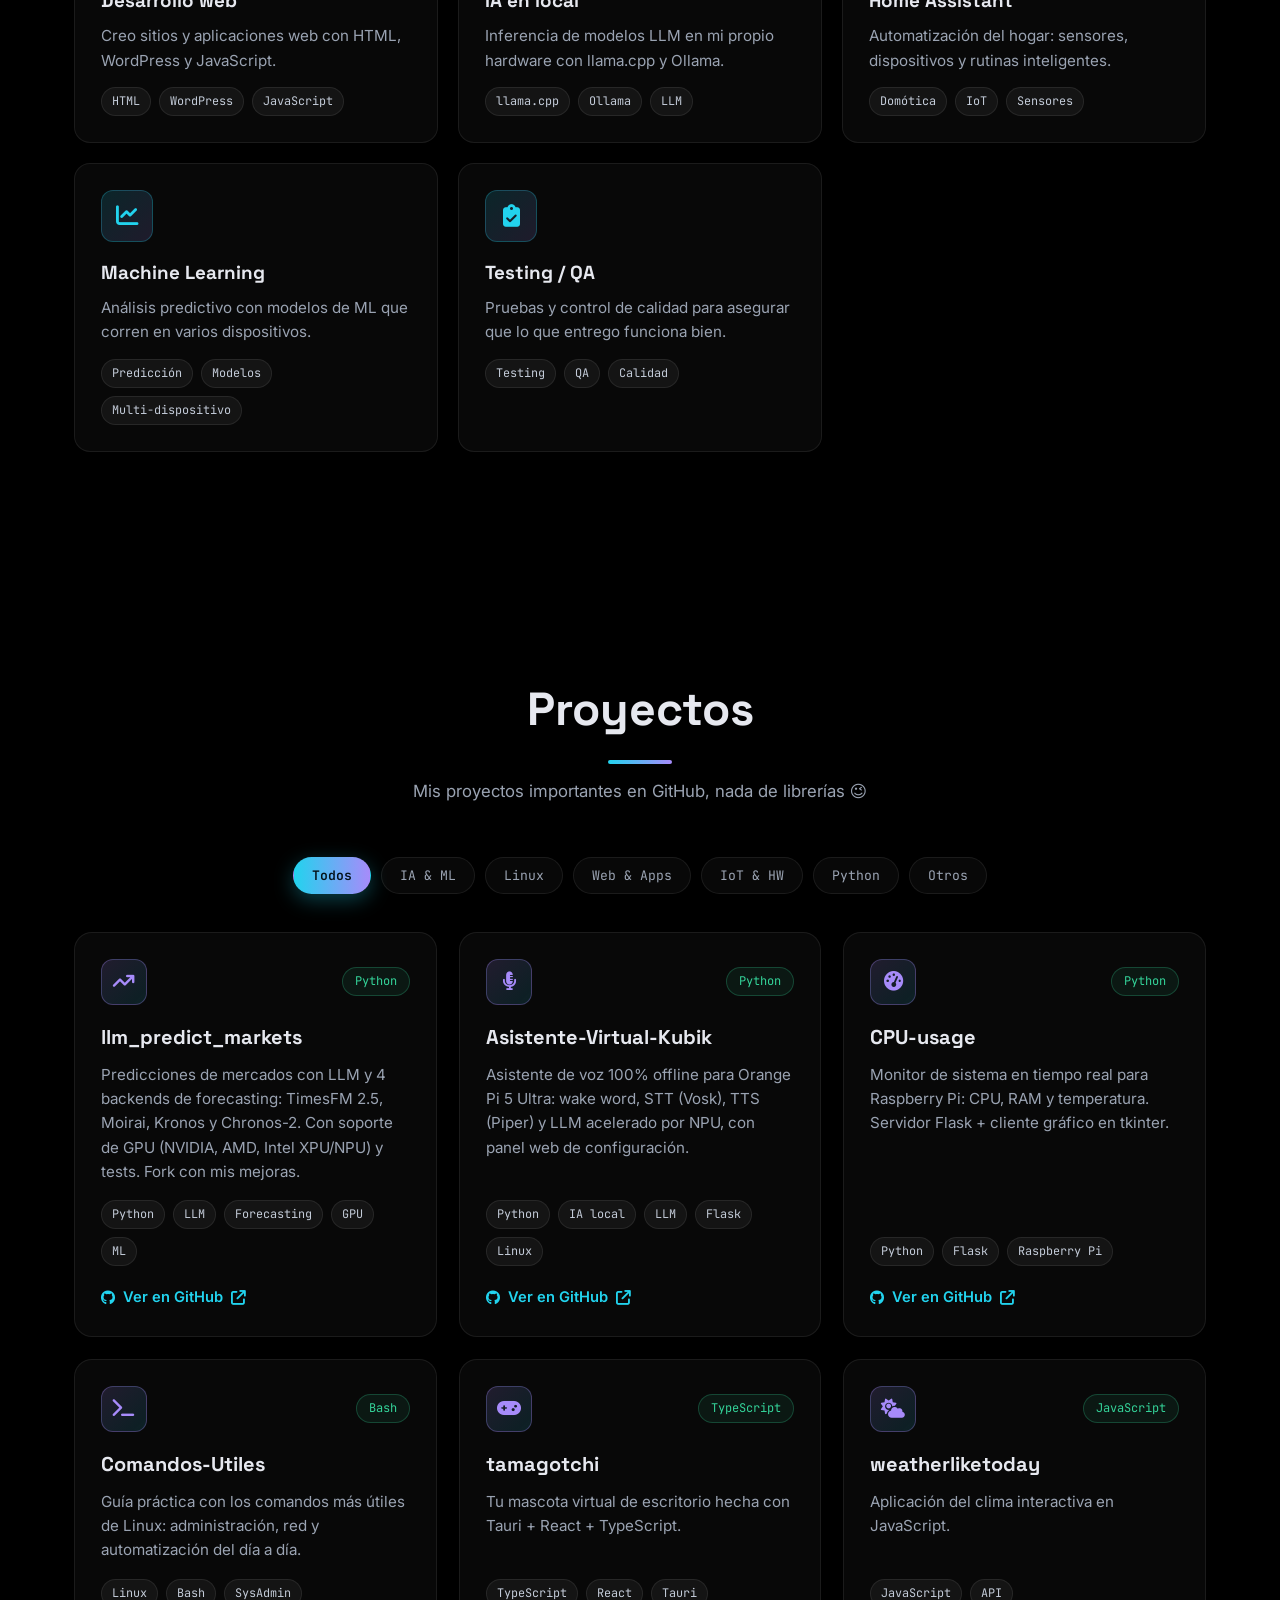
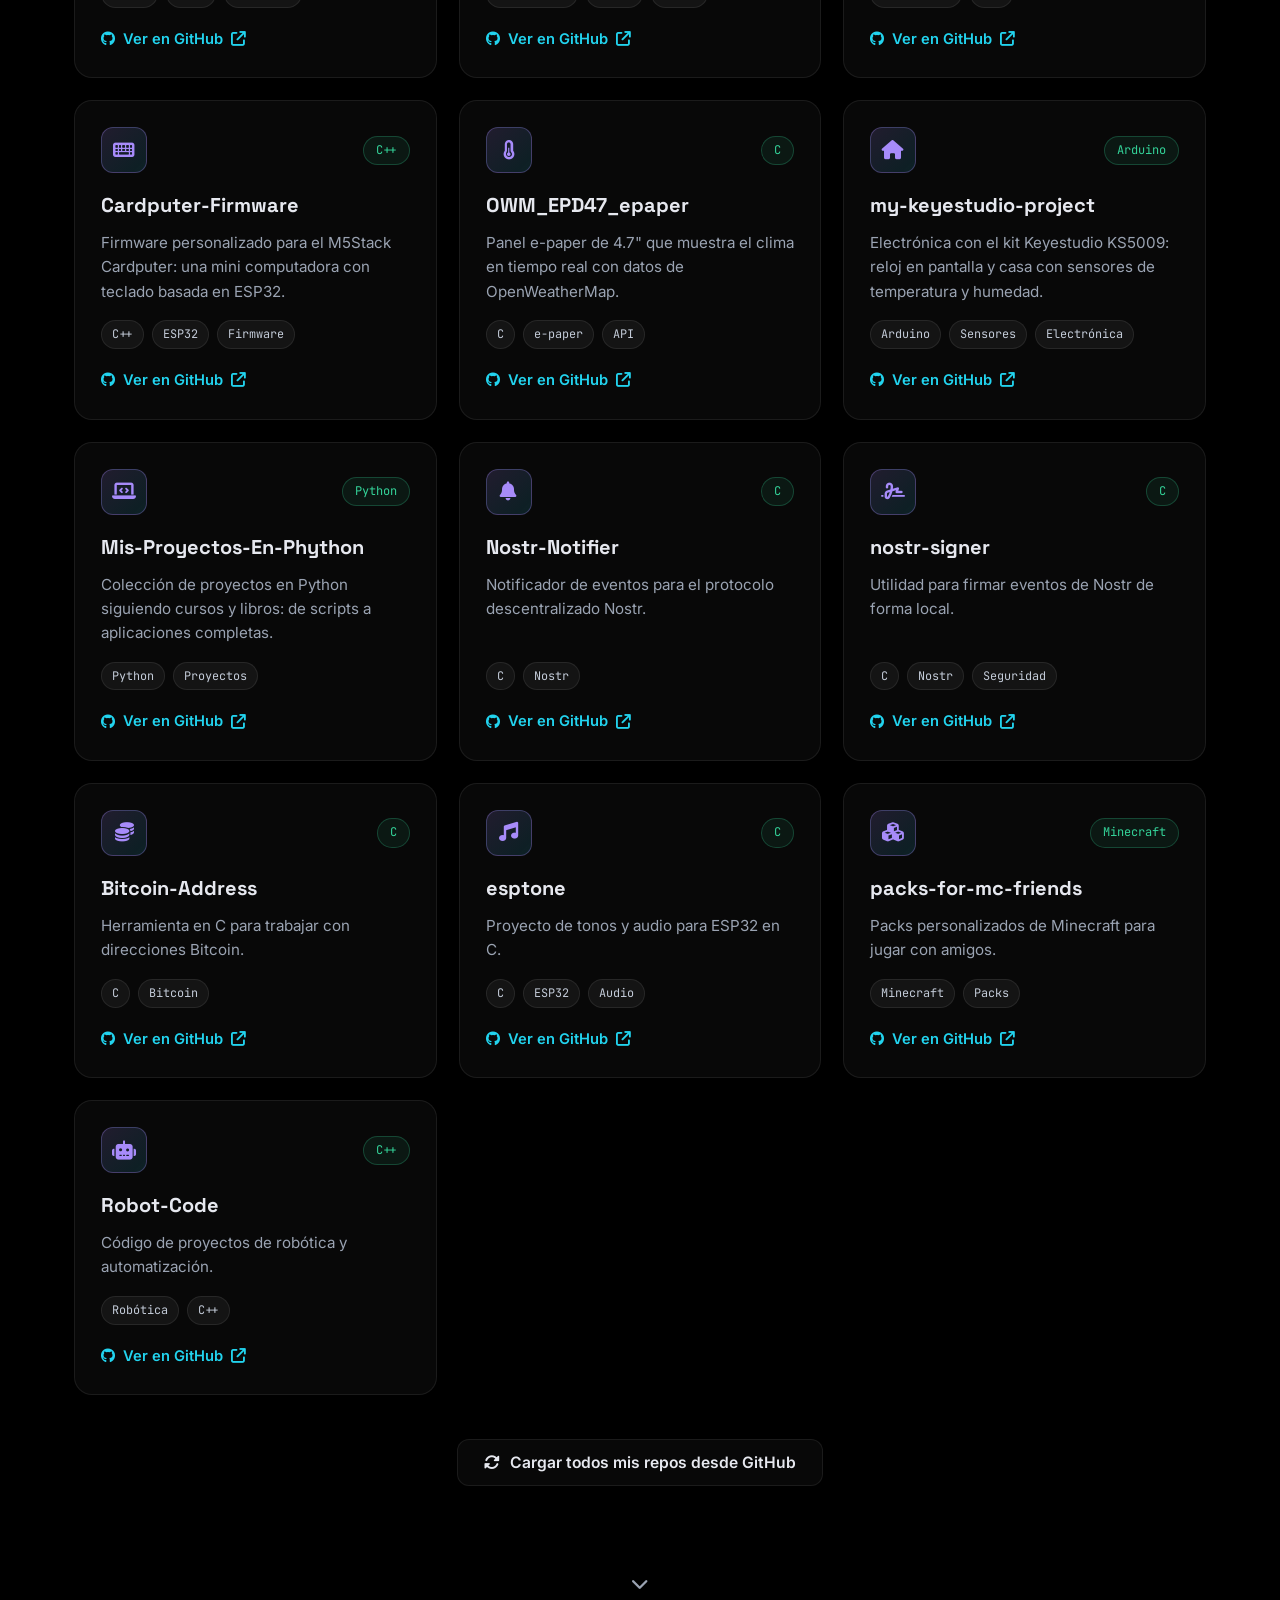
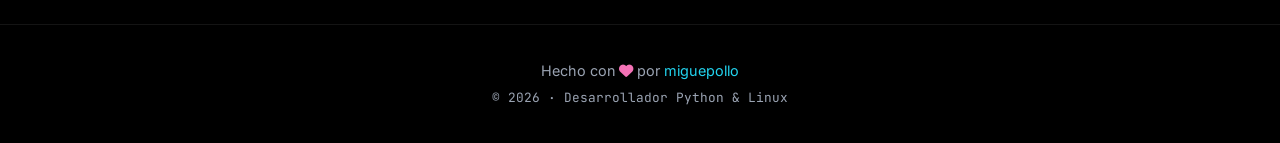
==== commit bfac7a9b: "Añadir llm_predict_markets a proyectos" ====
--- a/index.html
+++ b/index.html
@@ -253,6 +253,10 @@
 
 /* ---------- Proyectos ---------- */
 const projects = [
+  { name: 'llm_predict_markets', cat: 'ia', lang: 'Python', icon: 'fa-arrow-trend-up',
+    desc: 'Predicciones de mercados con LLM y 4 backends de forecasting: TimesFM 2.5, Moirai, Kronos y Chronos-2. Con soporte de GPU (NVIDIA, AMD, Intel XPU/NPU) y tests. Fork con mis mejoras.',
+    tags: ['Python', 'LLM', 'Forecasting', 'GPU', 'ML'],
+    url: 'https://github.com/miguepollo/llm_predict_markets' },
   { name: 'Asistente-Virtual-Kubik', cat: 'ia', lang: 'Python', icon: 'fa-microphone-lines',
     desc: 'Asistente de voz 100% offline para Orange Pi 5 Ultra: wake word, STT (Vosk), TTS (Piper) y LLM acelerado por NPU, con panel web de configuración.',
     tags: ['Python', 'IA local', 'LLM', 'Flask', 'Linux'],
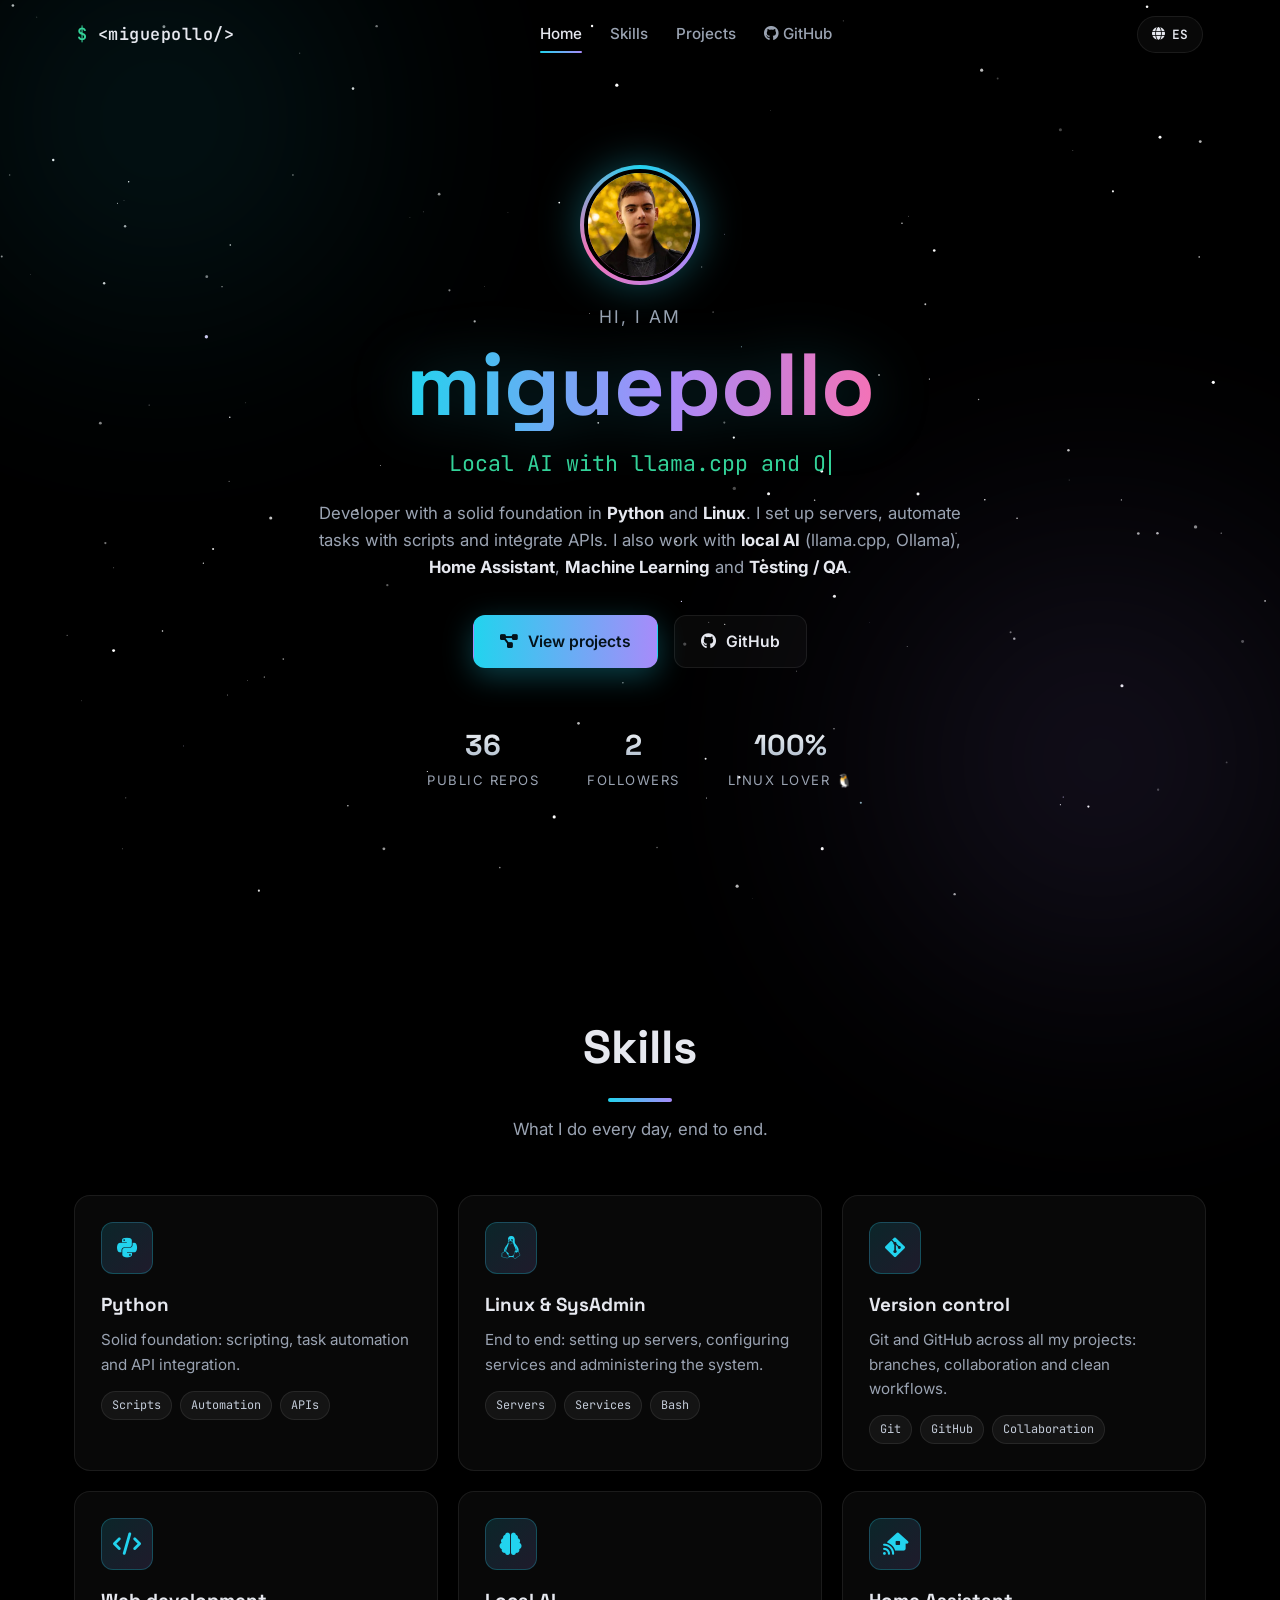
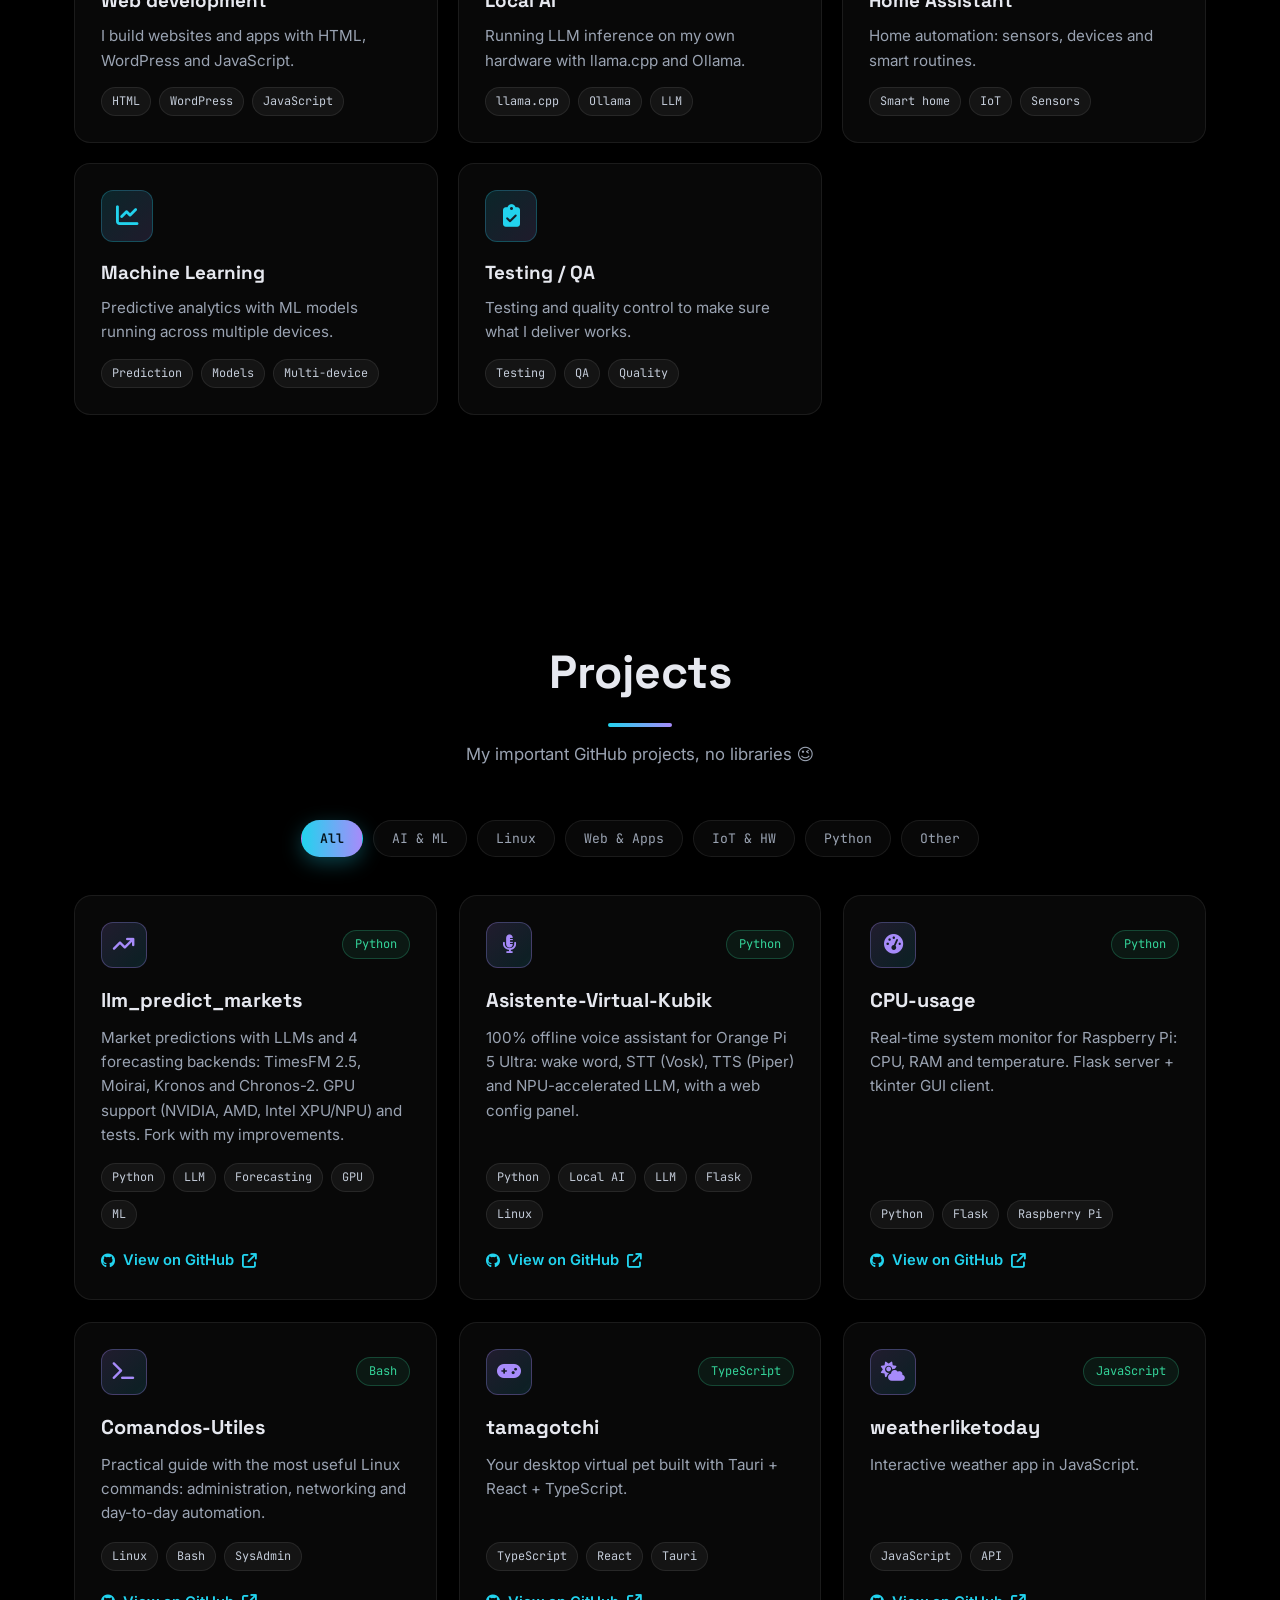
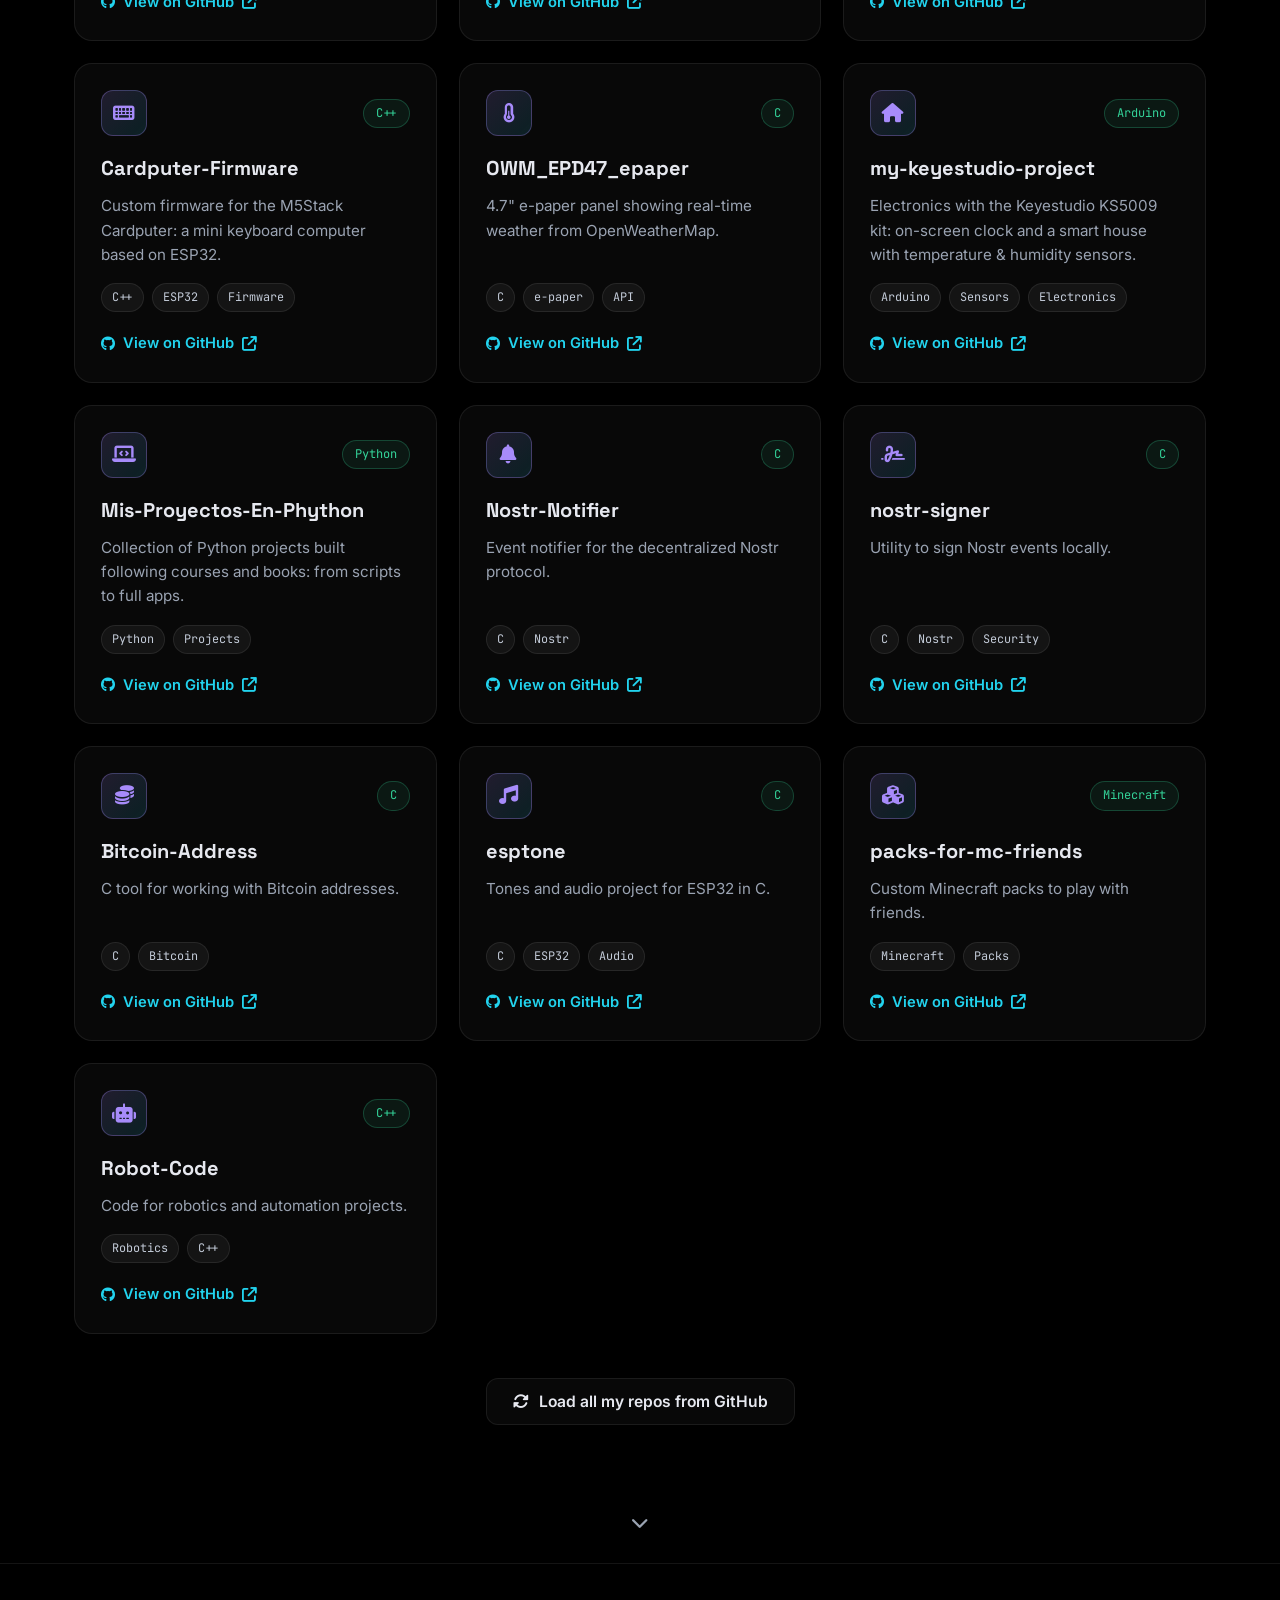
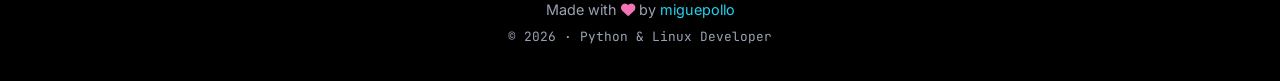
==== commit b2c13282: "Añadir selector de idioma español/inglés con traducción completa" ====
--- a/index.html
+++ b/index.html
@@ -20,15 +20,18 @@
 
 <header class="nav">
   <a class="nav-logo" href="#inicio">&lt;miguepollo/&gt;</a>
-  <button class="nav-toggle" id="navToggle" aria-label="Abrir menú" aria-expanded="false">
-    <i class="fa-solid fa-bars"></i>
-  </button>
   <nav class="nav-links" id="navLinks">
-    <a href="#inicio">Inicio</a>
-    <a href="#habilidades">Habilidades</a>
-    <a href="#proyectos">Proyectos</a>
-    <a href="https://github.com/miguepollo" target="_blank" rel="noopener"><i class="fa-brands fa-github"></i> GitHub</a>
+    <a href="#inicio" data-i18n="nav.inicio">Inicio</a>
+    <a href="#habilidades" data-i18n="nav.habilidades">Habilidades</a>
+    <a href="#proyectos" data-i18n="nav.proyectos">Proyectos</a>
+    <a href="https://github.com/miguepollo" target="_blank" rel="noopener"><i class="fa-brands fa-github"></i> <span data-i18n="nav.github">GitHub</span></a>
   </nav>
+  <div class="nav-actions">
+    <button class="lang-toggle" id="langToggle" aria-label="Change language / Cambiar idioma"><i class="fa-solid fa-globe"></i> <span id="langToggleText">EN</span></button>
+    <button class="nav-toggle" id="navToggle" aria-label="Abrir menú" aria-expanded="false">
+      <i class="fa-solid fa-bars"></i>
+    </button>
+  </div>
 </header>
 
 <main>
@@ -38,107 +41,163 @@
       <img src="foto.png" alt="Foto de miguepollo"
            onerror="this.onerror=null; this.src='https://avatars.githubusercontent.com/u/127879645?v=4';">
     </div>
-    <p class="hero-greet">Hola, soy</p>
+    <p class="hero-greet" data-i18n="hero.greet">Hola, soy</p>
     <h1 class="hero-name">miguepollo</h1>
     <div class="hero-type"><span id="typed"></span><span class="cursor" aria-hidden="true"></span></div>
-    <p class="hero-desc">
+    <p class="hero-desc" data-i18n-html="hero.desc">
       Desarrollador con base sólida en <strong>Python</strong> y <strong>Linux</strong>. Levanto servidores, automatizo
       tareas con scripts e integro APIs. Además trabajo con <strong>IA en local</strong> (llama.cpp, Ollama),
       <strong>Home Assistant</strong>, <strong>Machine Learning</strong> y <strong>Testing / QA</strong>.
     </p>
     <div class="hero-actions">
-      <a href="#proyectos" class="btn btn-primary"><i class="fa-solid fa-diagram-project"></i> Ver proyectos</a>
-      <a href="https://github.com/miguepollo" target="_blank" rel="noopener" class="btn btn-ghost"><i class="fa-brands fa-github"></i> GitHub</a>
+      <a href="#proyectos" class="btn btn-primary"><i class="fa-solid fa-diagram-project"></i> <span data-i18n="hero.btnProjects">Ver proyectos</span></a>
+      <a href="https://github.com/miguepollo" target="_blank" rel="noopener" class="btn btn-ghost"><i class="fa-brands fa-github"></i> <span data-i18n="hero.btnGithub">GitHub</span></a>
     </div>
     <div class="hero-stats">
-      <div class="stat"><span class="stat-num" id="statRepos">36</span><span class="stat-label">repos públicos</span></div>
-      <div class="stat"><span class="stat-num" id="statFollowers">2</span><span class="stat-label">seguidores</span></div>
-      <div class="stat"><span class="stat-num">100%</span><span class="stat-label">Linux lover 🐧</span></div>
+      <div class="stat"><span class="stat-num" id="statRepos">36</span><span class="stat-label" data-i18n="hero.statRepos">repos públicos</span></div>
+      <div class="stat"><span class="stat-num" id="statFollowers">2</span><span class="stat-label" data-i18n="hero.statFollowers">seguidores</span></div>
+      <div class="stat"><span class="stat-num">100%</span><span class="stat-label" data-i18n="hero.statLinux">Linux lover 🐧</span></div>
     </div>
     <a class="scroll-hint" href="#habilidades" aria-label="Bajar a habilidades"><i class="fa-solid fa-chevron-down"></i></a>
   </section>
   <!-- HABILIDADES -->
   <section id="habilidades" class="section">
     <header class="section-head reveal">
-      <h2>Habilidades</h2>
-      <p class="section-sub">Lo que hago día a día, de punta a punta.</p>
+      <h2 data-i18n="skills.title">Habilidades</h2>
+      <p class="section-sub" data-i18n="skills.sub">Lo que hago día a día, de punta a punta.</p>
     </header>
-    <div class="skills-grid">
-      <article class="skill-card reveal">
-        <div class="skill-icon"><i class="fa-brands fa-python"></i></div>
-        <h3>Python</h3>
-        <p>Base sólida: scripting, automatización de tareas e integración de APIs.</p>
-        <div class="skill-tags"><span>Scripts</span><span>Automatización</span><span>APIs</span></div>
-      </article>
-      <article class="skill-card reveal">
-        <div class="skill-icon"><i class="fa-brands fa-linux"></i></div>
-        <h3>Linux &amp; SysAdmin</h3>
-        <p>De principio a fin: levantar servidores, configurar servicios y administrar el sistema.</p>
-        <div class="skill-tags"><span>Servidores</span><span>Servicios</span><span>Bash</span></div>
-      </article>
-      <article class="skill-card reveal">
-        <div class="skill-icon"><i class="fa-brands fa-git-alt"></i></div>
-        <h3>Control de versiones</h3>
-        <p>Git y GitHub en todos mis proyectos: ramas, colaboración y flujos limpios.</p>
-        <div class="skill-tags"><span>Git</span><span>GitHub</span><span>Colaboración</span></div>
-      </article>
-      <article class="skill-card reveal">
-        <div class="skill-icon"><i class="fa-solid fa-code"></i></div>
-        <h3>Desarrollo web</h3>
-        <p>Creo sitios y aplicaciones web con HTML, WordPress y JavaScript.</p>
-        <div class="skill-tags"><span>HTML</span><span>WordPress</span><span>JavaScript</span></div>
-      </article>
-      <article class="skill-card reveal">
-        <div class="skill-icon"><i class="fa-solid fa-brain"></i></div>
-        <h3>IA en local</h3>
-        <p>Inferencia de modelos LLM en mi propio hardware con llama.cpp y Ollama.</p>
-        <div class="skill-tags"><span>llama.cpp</span><span>Ollama</span><span>LLM</span></div>
-      </article>
-      <article class="skill-card reveal">
-        <div class="skill-icon"><i class="fa-solid fa-house-signal"></i></div>
-        <h3>Home Assistant</h3>
-        <p>Automatización del hogar: sensores, dispositivos y rutinas inteligentes.</p>
-        <div class="skill-tags"><span>Domótica</span><span>IoT</span><span>Sensores</span></div>
-      </article>
-      <article class="skill-card reveal">
-        <div class="skill-icon"><i class="fa-solid fa-chart-line"></i></div>
-        <h3>Machine Learning</h3>
-        <p>Análisis predictivo con modelos de ML que corren en varios dispositivos.</p>
-        <div class="skill-tags"><span>Predicción</span><span>Modelos</span><span>Multi-dispositivo</span></div>
-      </article>
-      <article class="skill-card reveal">
-        <div class="skill-icon"><i class="fa-solid fa-clipboard-check"></i></div>
-        <h3>Testing / QA</h3>
-        <p>Pruebas y control de calidad para asegurar que lo que entrego funciona bien.</p>
-        <div class="skill-tags"><span>Testing</span><span>QA</span><span>Calidad</span></div>
-      </article>
-    </div>
+    <div class="skills-grid" id="skillsGrid"></div>
   </section>
 
   <!-- PROYECTOS -->
   <section id="proyectos" class="section">
     <header class="section-head reveal">
-      <h2>Proyectos</h2>
-      <p class="section-sub">Mis proyectos importantes en GitHub, nada de librerías 😉</p>
+      <h2 data-i18n="projects.title">Proyectos</h2>
+      <p class="section-sub" data-i18n="projects.sub">Mis proyectos importantes en GitHub, nada de librerías 😉</p>
     </header>
     <div class="filters reveal" id="filters"></div>
     <div class="projects-grid" id="projectsGrid"></div>
     <div class="load-more-wrap reveal">
-      <button id="loadMore" class="btn btn-ghost"><i class="fa-solid fa-rotate"></i> Cargar todos mis repos desde GitHub</button>
+      <button id="loadMore" class="btn btn-ghost">
+        <i id="loadMoreIcon" class="fa-solid fa-rotate"></i>
+        <span id="loadMoreText" data-i18n="projects.loadMore">Cargar todos mis repos desde GitHub</span>
+      </button>
       <div id="extraRepos" class="extra-repos"></div>
     </div>
   </section>
 </main>
 
 <footer class="footer">
-  <p>Hecho con <i class="fa-solid fa-heart"></i> por <a href="https://github.com/miguepollo" target="_blank" rel="noopener">miguepollo</a></p>
-  <p class="footer-meta">© <span id="year">2026</span> · Desarrollador Python &amp; Linux</p>
+  <p><span data-i18n="footer.made">Hecho con</span> <i class="fa-solid fa-heart"></i> <span data-i18n="footer.by">por</span> <a href="https://github.com/miguepollo" target="_blank" rel="noopener">miguepollo</a></p>
+  <p class="footer-meta">© <span id="year"></span> · <span data-i18n="footer.meta">Desarrollador Python &amp; Linux</span></p>
 </footer>
 <script>
 'use strict';
 
 /* ---------- Año ---------- */
 document.getElementById('year').textContent = new Date().getFullYear();
+
+/* ---------- Idioma (ES/EN) ---------- */
+const translations = {
+  es: {
+    metaTitle: 'miguepollo · Desarrollador Python & Linux',
+    metaDesc: 'miguepollo · Desarrollador con base sólida en Python y Linux. IA en local, Home Assistant, Machine Learning y Testing/QA.',
+    nav: { inicio: 'Inicio', habilidades: 'Habilidades', proyectos: 'Proyectos', github: 'GitHub' },
+    hero: {
+      greet: 'Hola, soy',
+      desc: 'Desarrollador con base sólida en <strong>Python</strong> y <strong>Linux</strong>. Levanto servidores, automatizo tareas con scripts e integro APIs. Además trabajo con <strong>IA en local</strong> (llama.cpp, Ollama), <strong>Home Assistant</strong>, <strong>Machine Learning</strong> y <strong>Testing / QA</strong>.',
+      btnProjects: 'Ver proyectos',
+      btnGithub: 'GitHub',
+      statRepos: 'repos públicos',
+      statFollowers: 'seguidores',
+      statLinux: 'Linux lover 🐧',
+      phrases: [
+        'Desarrollador Python & Linux',
+        'IA local con llama.cpp y Ollama',
+        'Home Assistant y automatización',
+        'Machine Learning multi-dispositivo',
+        'Testing / QA de principio a fin'
+      ]
+    },
+    skills: { title: 'Habilidades', sub: 'Lo que hago día a día, de punta a punta.' },
+    skillsList: [
+      { icon: 'fa-brands fa-python', title: 'Python', desc: 'Base sólida: scripting, automatización de tareas e integración de APIs.', tags: ['Scripts', 'Automatización', 'APIs'] },
+      { icon: 'fa-brands fa-linux', title: 'Linux & SysAdmin', desc: 'De principio a fin: levantar servidores, configurar servicios y administrar el sistema.', tags: ['Servidores', 'Servicios', 'Bash'] },
+      { icon: 'fa-brands fa-git-alt', title: 'Control de versiones', desc: 'Git y GitHub en todos mis proyectos: ramas, colaboración y flujos limpios.', tags: ['Git', 'GitHub', 'Colaboración'] },
+      { icon: 'fa-solid fa-code', title: 'Desarrollo web', desc: 'Creo sitios y aplicaciones web con HTML, WordPress y JavaScript.', tags: ['HTML', 'WordPress', 'JavaScript'] },
+      { icon: 'fa-solid fa-brain', title: 'IA en local', desc: 'Inferencia de modelos LLM en mi propio hardware con llama.cpp y Ollama.', tags: ['llama.cpp', 'Ollama', 'LLM'] },
+      { icon: 'fa-solid fa-house-signal', title: 'Home Assistant', desc: 'Automatización del hogar: sensores, dispositivos y rutinas inteligentes.', tags: ['Domótica', 'IoT', 'Sensores'] },
+      { icon: 'fa-solid fa-chart-line', title: 'Machine Learning', desc: 'Análisis predictivo con modelos de ML que corren en varios dispositivos.', tags: ['Predicción', 'Modelos', 'Multi-dispositivo'] },
+      { icon: 'fa-solid fa-clipboard-check', title: 'Testing / QA', desc: 'Pruebas y control de calidad para asegurar que lo que entrego funciona bien.', tags: ['Testing', 'QA', 'Calidad'] }
+    ],
+    projects: {
+      title: 'Proyectos',
+      sub: 'Mis proyectos importantes en GitHub, nada de librerías 😉',
+      filters: { all: 'Todos', ia: 'IA & ML', linux: 'Linux', web: 'Web & Apps', iot: 'IoT & HW', python: 'Python', otros: 'Otros' },
+      viewOn: 'Ver en GitHub',
+      loadMore: 'Cargar todos mis repos desde GitHub',
+      loading: 'Cargando repos desde GitHub…',
+      loaded: 'Todos mis repos cargados',
+      error: 'No se pudo conectar · Reintentar',
+      moreRepos: 'Más repos míos'
+    },
+    footer: { made: 'Hecho con', by: 'por', meta: 'Desarrollador Python & Linux' }
+  },
+  en: {
+    metaTitle: 'miguepollo · Python & Linux Developer',
+    metaDesc: 'miguepollo · Developer with a solid foundation in Python and Linux. Local AI, Home Assistant, Machine Learning and Testing/QA.',
+    nav: { inicio: 'Home', habilidades: 'Skills', proyectos: 'Projects', github: 'GitHub' },
+    hero: {
+      greet: 'Hi, I am',
+      desc: 'Developer with a solid foundation in <strong>Python</strong> and <strong>Linux</strong>. I set up servers, automate tasks with scripts and integrate APIs. I also work with <strong>local AI</strong> (llama.cpp, Ollama), <strong>Home Assistant</strong>, <strong>Machine Learning</strong> and <strong>Testing / QA</strong>.',
+      btnProjects: 'View projects',
+      btnGithub: 'GitHub',
+      statRepos: 'public repos',
+      statFollowers: 'followers',
+      statLinux: 'Linux lover 🐧',
+      phrases: [
+        'Python & Linux Developer',
+        'Local AI with llama.cpp and Ollama',
+        'Home Assistant & automation',
+        'Multi-device Machine Learning',
+        'Testing / QA end to end'
+      ]
+    },
+    skills: { title: 'Skills', sub: 'What I do every day, end to end.' },
+    skillsList: [
+      { icon: 'fa-brands fa-python', title: 'Python', desc: 'Solid foundation: scripting, task automation and API integration.', tags: ['Scripts', 'Automation', 'APIs'] },
+      { icon: 'fa-brands fa-linux', title: 'Linux & SysAdmin', desc: 'End to end: setting up servers, configuring services and administering the system.', tags: ['Servers', 'Services', 'Bash'] },
+      { icon: 'fa-brands fa-git-alt', title: 'Version control', desc: 'Git and GitHub across all my projects: branches, collaboration and clean workflows.', tags: ['Git', 'GitHub', 'Collaboration'] },
+      { icon: 'fa-solid fa-code', title: 'Web development', desc: 'I build websites and apps with HTML, WordPress and JavaScript.', tags: ['HTML', 'WordPress', 'JavaScript'] },
+      { icon: 'fa-solid fa-brain', title: 'Local AI', desc: 'Running LLM inference on my own hardware with llama.cpp and Ollama.', tags: ['llama.cpp', 'Ollama', 'LLM'] },
+      { icon: 'fa-solid fa-house-signal', title: 'Home Assistant', desc: 'Home automation: sensors, devices and smart routines.', tags: ['Smart home', 'IoT', 'Sensors'] },
+      { icon: 'fa-solid fa-chart-line', title: 'Machine Learning', desc: 'Predictive analytics with ML models running across multiple devices.', tags: ['Prediction', 'Models', 'Multi-device'] },
+      { icon: 'fa-solid fa-clipboard-check', title: 'Testing / QA', desc: 'Testing and quality control to make sure what I deliver works.', tags: ['Testing', 'QA', 'Quality'] }
+    ],
+    projects: {
+      title: 'Projects',
+      sub: 'My important GitHub projects, no libraries 😉',
+      filters: { all: 'All', ia: 'AI & ML', linux: 'Linux', web: 'Web & Apps', iot: 'IoT & HW', python: 'Python', otros: 'Other' },
+      viewOn: 'View on GitHub',
+      loadMore: 'Load all my repos from GitHub',
+      loading: 'Loading repos from GitHub…',
+      loaded: 'All my repos loaded',
+      error: 'Could not connect · Retry',
+      moreRepos: 'More of my repos'
+    },
+    footer: { made: 'Made with', by: 'by', meta: 'Python & Linux Developer' }
+  }
+};
+
+let currentLang = (() => {
+  const saved = localStorage.getItem('lang');
+  if (saved === 'es' || saved === 'en') return saved;
+  return (navigator.language || '').toLowerCase().indexOf('en') === 0 ? 'en' : 'es';
+})();
+
+function t(key) {
+  return key.split('.').reduce((o, k) => o[k], translations[currentLang]);
+}
 
 /* ---------- Navegación ---------- */
 const navToggle = document.getElementById('navToggle');
@@ -216,28 +275,29 @@
 drawStars();
 
 /* ---------- Efecto de escritura ---------- */
-const phrases = [
-  'Desarrollador Python & Linux',
-  'IA local con llama.cpp y Ollama',
-  'Home Assistant y automatización',
-  'Machine Learning multi-dispositivo',
-  'Testing / QA de principio a fin'
-];
 const typedEl = document.getElementById('typed');
-let pi = 0, ci = 0, deleting = false;
+let phrases = [];
+let pi = 0, ci = 0, deleting = false, typeTimer = null;
 
 function typeLoop() {
   const current = phrases[pi];
   typedEl.textContent = current.slice(0, ci);
   if (!deleting) {
-    if (ci < current.length) { ci++; setTimeout(typeLoop, 55); }
-    else { deleting = true; setTimeout(typeLoop, 1800); }
+    if (ci < current.length) { ci++; typeTimer = setTimeout(typeLoop, 55); }
+    else { deleting = true; typeTimer = setTimeout(typeLoop, 1800); }
   } else {
-    if (ci > 0) { ci--; setTimeout(typeLoop, 26); }
-    else { deleting = false; pi = (pi + 1) % phrases.length; setTimeout(typeLoop, 350); }
+    if (ci > 0) { ci--; typeTimer = setTimeout(typeLoop, 26); }
+    else { deleting = false; pi = (pi + 1) % phrases.length; typeTimer = setTimeout(typeLoop, 350); }
   }
 }
-typeLoop();
+
+function startTyping() {
+  phrases = translations[currentLang].hero.phrases;
+  pi = 0; ci = 0; deleting = false;
+  clearTimeout(typeTimer);
+  typedEl.textContent = '';
+  typeLoop();
+}
 
 /* ---------- Animaciones al hacer scroll ---------- */
 const io = new IntersectionObserver(entries => {
@@ -254,85 +314,100 @@
 /* ---------- Proyectos ---------- */
 const projects = [
   { name: 'llm_predict_markets', cat: 'ia', lang: 'Python', icon: 'fa-arrow-trend-up',
-    desc: 'Predicciones de mercados con LLM y 4 backends de forecasting: TimesFM 2.5, Moirai, Kronos y Chronos-2. Con soporte de GPU (NVIDIA, AMD, Intel XPU/NPU) y tests. Fork con mis mejoras.',
-    tags: ['Python', 'LLM', 'Forecasting', 'GPU', 'ML'],
+    desc: { es: 'Predicciones de mercados con LLM y 4 backends de forecasting: TimesFM 2.5, Moirai, Kronos y Chronos-2. Con soporte de GPU (NVIDIA, AMD, Intel XPU/NPU) y tests. Fork con mis mejoras.',
+            en: 'Market predictions with LLMs and 4 forecasting backends: TimesFM 2.5, Moirai, Kronos and Chronos-2. GPU support (NVIDIA, AMD, Intel XPU/NPU) and tests. Fork with my improvements.' },
+    tags: { es: ['Python', 'LLM', 'Forecasting', 'GPU', 'ML'], en: ['Python', 'LLM', 'Forecasting', 'GPU', 'ML'] },
     url: 'https://github.com/miguepollo/llm_predict_markets' },
   { name: 'Asistente-Virtual-Kubik', cat: 'ia', lang: 'Python', icon: 'fa-microphone-lines',
-    desc: 'Asistente de voz 100% offline para Orange Pi 5 Ultra: wake word, STT (Vosk), TTS (Piper) y LLM acelerado por NPU, con panel web de configuración.',
-    tags: ['Python', 'IA local', 'LLM', 'Flask', 'Linux'],
+    desc: { es: 'Asistente de voz 100% offline para Orange Pi 5 Ultra: wake word, STT (Vosk), TTS (Piper) y LLM acelerado por NPU, con panel web de configuración.',
+            en: '100% offline voice assistant for Orange Pi 5 Ultra: wake word, STT (Vosk), TTS (Piper) and NPU-accelerated LLM, with a web config panel.' },
+    tags: { es: ['Python', 'IA local', 'LLM', 'Flask', 'Linux'], en: ['Python', 'Local AI', 'LLM', 'Flask', 'Linux'] },
     url: 'https://github.com/miguepollo/Asistente-Virtual-Kubik' },
   { name: 'CPU-usage', cat: 'linux', lang: 'Python', icon: 'fa-gauge-high',
-    desc: 'Monitor de sistema en tiempo real para Raspberry Pi: CPU, RAM y temperatura. Servidor Flask + cliente gráfico en tkinter.',
-    tags: ['Python', 'Flask', 'Raspberry Pi'],
+    desc: { es: 'Monitor de sistema en tiempo real para Raspberry Pi: CPU, RAM y temperatura. Servidor Flask + cliente gráfico en tkinter.',
+            en: 'Real-time system monitor for Raspberry Pi: CPU, RAM and temperature. Flask server + tkinter GUI client.' },
+    tags: { es: ['Python', 'Flask', 'Raspberry Pi'], en: ['Python', 'Flask', 'Raspberry Pi'] },
     url: 'https://github.com/miguepollo/CPU-usage' },
   { name: 'Comandos-Utiles', cat: 'linux', lang: 'Bash', icon: 'fa-terminal',
-    desc: 'Guía práctica con los comandos más útiles de Linux: administración, red y automatización del día a día.',
-    tags: ['Linux', 'Bash', 'SysAdmin'],
+    desc: { es: 'Guía práctica con los comandos más útiles de Linux: administración, red y automatización del día a día.',
+            en: 'Practical guide with the most useful Linux commands: administration, networking and day-to-day automation.' },
+    tags: { es: ['Linux', 'Bash', 'SysAdmin'], en: ['Linux', 'Bash', 'SysAdmin'] },
     url: 'https://github.com/miguepollo/Comandos-Utiles' },
   { name: 'tamagotchi', cat: 'web', lang: 'TypeScript', icon: 'fa-gamepad',
-    desc: 'Tu mascota virtual de escritorio hecha con Tauri + React + TypeScript.',
-    tags: ['TypeScript', 'React', 'Tauri'],
+    desc: { es: 'Tu mascota virtual de escritorio hecha con Tauri + React + TypeScript.',
+            en: 'Your desktop virtual pet built with Tauri + React + TypeScript.' },
+    tags: { es: ['TypeScript', 'React', 'Tauri'], en: ['TypeScript', 'React', 'Tauri'] },
     url: 'https://github.com/miguepollo/tamagotchi' },
   { name: 'weatherliketoday', cat: 'web', lang: 'JavaScript', icon: 'fa-cloud-sun',
-    desc: 'Aplicación del clima interactiva en JavaScript.',
-    tags: ['JavaScript', 'API'],
+    desc: { es: 'Aplicación del clima interactiva en JavaScript.',
+            en: 'Interactive weather app in JavaScript.' },
+    tags: { es: ['JavaScript', 'API'], en: ['JavaScript', 'API'] },
     url: 'https://github.com/miguepollo/weatherliketoday' },
   { name: 'Cardputer-Firmware', cat: 'iot', lang: 'C++', icon: 'fa-keyboard',
-    desc: 'Firmware personalizado para el M5Stack Cardputer: una mini computadora con teclado basada en ESP32.',
-    tags: ['C++', 'ESP32', 'Firmware'],
+    desc: { es: 'Firmware personalizado para el M5Stack Cardputer: una mini computadora con teclado basada en ESP32.',
+            en: 'Custom firmware for the M5Stack Cardputer: a mini keyboard computer based on ESP32.' },
+    tags: { es: ['C++', 'ESP32', 'Firmware'], en: ['C++', 'ESP32', 'Firmware'] },
     url: 'https://github.com/miguepollo/Cardputer-Firmware' },
   { name: 'OWM_EPD47_epaper', cat: 'iot', lang: 'C', icon: 'fa-temperature-half',
-    desc: 'Panel e-paper de 4.7" que muestra el clima en tiempo real con datos de OpenWeatherMap.',
-    tags: ['C', 'e-paper', 'API'],
+    desc: { es: 'Panel e-paper de 4.7" que muestra el clima en tiempo real con datos de OpenWeatherMap.',
+            en: '4.7" e-paper panel showing real-time weather from OpenWeatherMap.' },
+    tags: { es: ['C', 'e-paper', 'API'], en: ['C', 'e-paper', 'API'] },
     url: 'https://github.com/miguepollo/OWM_EPD47_epaper' },
   { name: 'my-keyestudio-project', cat: 'iot', lang: 'Arduino', icon: 'fa-house',
-    desc: 'Electrónica con el kit Keyestudio KS5009: reloj en pantalla y casa con sensores de temperatura y humedad.',
-    tags: ['Arduino', 'Sensores', 'Electrónica'],
+    desc: { es: 'Electrónica con el kit Keyestudio KS5009: reloj en pantalla y casa con sensores de temperatura y humedad.',
+            en: 'Electronics with the Keyestudio KS5009 kit: on-screen clock and a smart house with temperature & humidity sensors.' },
+    tags: { es: ['Arduino', 'Sensores', 'Electrónica'], en: ['Arduino', 'Sensors', 'Electronics'] },
     url: 'https://github.com/miguepollo/my-keyestudio-project' },
   { name: 'Mis-Proyectos-En-Phython', cat: 'python', lang: 'Python', icon: 'fa-laptop-code',
-    desc: 'Colección de proyectos en Python siguiendo cursos y libros: de scripts a aplicaciones completas.',
-    tags: ['Python', 'Proyectos'],
+    desc: { es: 'Colección de proyectos en Python siguiendo cursos y libros: de scripts a aplicaciones completas.',
+            en: 'Collection of Python projects built following courses and books: from scripts to full apps.' },
+    tags: { es: ['Python', 'Proyectos'], en: ['Python', 'Projects'] },
     url: 'https://github.com/miguepollo/Mis-Proyectos-En-Phython' },
   { name: 'Nostr-Notifier', cat: 'otros', lang: 'C', icon: 'fa-bell',
-    desc: 'Notificador de eventos para el protocolo descentralizado Nostr.',
-    tags: ['C', 'Nostr'],
+    desc: { es: 'Notificador de eventos para el protocolo descentralizado Nostr.',
+            en: 'Event notifier for the decentralized Nostr protocol.' },
+    tags: { es: ['C', 'Nostr'], en: ['C', 'Nostr'] },
     url: 'https://github.com/miguepollo/Nostr-Notifier' },
   { name: 'nostr-signer', cat: 'otros', lang: 'C', icon: 'fa-signature',
-    desc: 'Utilidad para firmar eventos de Nostr de forma local.',
-    tags: ['C', 'Nostr', 'Seguridad'],
+    desc: { es: 'Utilidad para firmar eventos de Nostr de forma local.',
+            en: 'Utility to sign Nostr events locally.' },
+    tags: { es: ['C', 'Nostr', 'Seguridad'], en: ['C', 'Nostr', 'Security'] },
     url: 'https://github.com/miguepollo/nostr-signer' },
   { name: 'Bitcoin-Address', cat: 'otros', lang: 'C', icon: 'fa-coins',
-    desc: 'Herramienta en C para trabajar con direcciones Bitcoin.',
-    tags: ['C', 'Bitcoin'],
+    desc: { es: 'Herramienta en C para trabajar con direcciones Bitcoin.',
+            en: 'C tool for working with Bitcoin addresses.' },
+    tags: { es: ['C', 'Bitcoin'], en: ['C', 'Bitcoin'] },
     url: 'https://github.com/miguepollo/Bitcoin-Address' },
   { name: 'esptone', cat: 'iot', lang: 'C', icon: 'fa-music',
-    desc: 'Proyecto de tonos y audio para ESP32 en C.',
-    tags: ['C', 'ESP32', 'Audio'],
+    desc: { es: 'Proyecto de tonos y audio para ESP32 en C.',
+            en: 'Tones and audio project for ESP32 in C.' },
+    tags: { es: ['C', 'ESP32', 'Audio'], en: ['C', 'ESP32', 'Audio'] },
     url: 'https://github.com/miguepollo/esptone' },
   { name: 'packs-for-mc-friends', cat: 'otros', lang: 'Minecraft', icon: 'fa-cubes',
-    desc: 'Packs personalizados de Minecraft para jugar con amigos.',
-    tags: ['Minecraft', 'Packs'],
+    desc: { es: 'Packs personalizados de Minecraft para jugar con amigos.',
+            en: 'Custom Minecraft packs to play with friends.' },
+    tags: { es: ['Minecraft', 'Packs'], en: ['Minecraft', 'Packs'] },
     url: 'https://github.com/miguepollo/packs-for-mc-friends' },
   { name: 'Robot-Code', cat: 'iot', lang: 'C++', icon: 'fa-robot',
-    desc: 'Código de proyectos de robótica y automatización.',
-    tags: ['Robótica', 'C++'],
+    desc: { es: 'Código de proyectos de robótica y automatización.',
+            en: 'Code for robotics and automation projects.' },
+    tags: { es: ['Robótica', 'C++'], en: ['Robotics', 'C++'] },
     url: 'https://github.com/miguepollo/Robot-Code' }
 ];
 
-const filters = { all: 'Todos', ia: 'IA & ML', linux: 'Linux', web: 'Web & Apps', iot: 'IoT & HW', python: 'Python', otros: 'Otros' };
-
 function renderFilters() {
   const f = document.getElementById('filters');
-  f.innerHTML = Object.entries(filters).map(([k, label]) =>
+  const labels = t('projects.filters');
+  f.innerHTML = Object.entries(labels).map(([k, label]) =>
     '<button class="chip' + (k === 'all' ? ' active' : '') + '" data-f="' + k + '">' + label + '</button>'
   ).join('');
-  f.addEventListener('click', e => {
+  f.onclick = e => {
     const chip = e.target.closest('.chip');
     if (!chip) return;
     document.querySelectorAll('.chip').forEach(c => c.classList.remove('active'));
     chip.classList.add('active');
     filterProjects(chip.dataset.f);
-  });
+  };
 }
 
 function filterProjects(cat) {
@@ -351,10 +426,10 @@
         '<span class="project-lang">' + p.lang + '</span>' +
       '</div>' +
       '<h3>' + p.name + '</h3>' +
-      '<p>' + p.desc + '</p>' +
-      '<div class="project-tags">' + p.tags.map(t => '<span>' + t + '</span>').join('') + '</div>' +
+      '<p>' + p.desc[currentLang] + '</p>' +
+      '<div class="project-tags">' + p.tags[currentLang].map(tag => '<span>' + tag + '</span>').join('') + '</div>' +
       '<a class="project-link" href="' + p.url + '" target="_blank" rel="noopener">' +
-        '<i class="fa-brands fa-github"></i> Ver en GitHub <i class="fa-solid fa-arrow-up-right-from-square"></i>' +
+        '<i class="fa-brands fa-github"></i> ' + t('projects.viewOn') + ' <i class="fa-solid fa-arrow-up-right-from-square"></i>' +
       '</a>' +
     '</article>'
   ).join('');
@@ -368,11 +443,15 @@
 
 /* ---------- Cargar todos los repos (GitHub API) ---------- */
 const loadMoreBtn = document.getElementById('loadMore');
+const loadMoreIcon = document.getElementById('loadMoreIcon');
+const loadMoreText = document.getElementById('loadMoreText');
+let reposLoaded = false;
 loadMoreBtn.addEventListener('click', loadAllRepos);
 
 async function loadAllRepos() {
   loadMoreBtn.disabled = true;
-  loadMoreBtn.innerHTML = '<i class="fa-solid fa-spinner fa-spin"></i> Cargando repos desde GitHub…';
+  loadMoreIcon.className = 'fa-solid fa-spinner fa-spin';
+  loadMoreText.textContent = t('projects.loading');
   try {
     const res = await fetch('https://api.github.com/users/miguepollo/repos?per_page=100&sort=updated');
     if (!res.ok) throw new Error('API error');
@@ -381,7 +460,7 @@
     const extra = repos.filter(r => !r.fork && !known.has(r.name) && r.name !== 'miguepollo');
     if (extra.length) {
       document.getElementById('extraRepos').innerHTML =
-        '<p class="extra-title"><i class="fa-solid fa-diagram-project"></i> Más repos míos</p>' +
+        '<p class="extra-title"><i class="fa-solid fa-diagram-project"></i> ' + t('projects.moreRepos') + '</p>' +
         '<ul class="extra-list">' + extra.map(r =>
           '<li><a href="' + r.html_url + '" target="_blank" rel="noopener">' + r.name + '</a>' +
           (r.language ? '<span class="tag">' + r.language + '</span>' : '') +
@@ -389,10 +468,13 @@
           '</li>'
         ).join('') + '</ul>';
     }
-    loadMoreBtn.innerHTML = '<i class="fa-solid fa-check"></i> Todos mis repos cargados';
+    reposLoaded = true;
+    loadMoreIcon.className = 'fa-solid fa-check';
+    loadMoreText.textContent = t('projects.loaded');
   } catch (err) {
     loadMoreBtn.disabled = false;
-    loadMoreBtn.innerHTML = '<i class="fa-solid fa-triangle-exclamation"></i> No se pudo conectar · Reintentar';
+    loadMoreIcon.className = 'fa-solid fa-triangle-exclamation';
+    loadMoreText.textContent = t('projects.error');
   }
 }
 
@@ -406,8 +488,48 @@
   } catch (err) { /* mantiene los valores por defecto */ }
 }
 
-renderFilters();
-renderProjects();
+/* ---------- Aplicar idioma ---------- */
+function renderStaticTexts() {
+  document.title = t('metaTitle');
+  document.documentElement.lang = currentLang;
+  const metaDesc = document.querySelector('meta[name="description"]');
+  if (metaDesc) metaDesc.content = t('metaDesc');
+  document.querySelectorAll('[data-i18n]').forEach(el => {
+    if (el.id === 'loadMoreText' && reposLoaded) return;
+    el.textContent = t(el.dataset.i18n);
+  });
+  document.querySelectorAll('[data-i18n-html]').forEach(el => { el.innerHTML = t(el.dataset.i18nHtml); });
+  document.getElementById('langToggleText').textContent = currentLang === 'es' ? 'EN' : 'ES';
+}
+
+function renderSkills() {
+  const grid = document.getElementById('skillsGrid');
+  grid.innerHTML = translations[currentLang].skillsList.map(s =>
+    '<article class="skill-card reveal">' +
+      '<div class="skill-icon"><i class="' + s.icon + '"></i></div>' +
+      '<h3>' + s.title + '</h3>' +
+      '<p>' + s.desc + '</p>' +
+      '<div class="skill-tags">' + s.tags.map(tag => '<span>' + tag + '</span>').join('') + '</div>' +
+    '</article>'
+  ).join('');
+  grid.querySelectorAll('.skill-card').forEach(card => io.observe(card));
+}
+
+function applyLang() {
+  renderStaticTexts();
+  startTyping();
+  renderSkills();
+  renderFilters();
+  renderProjects();
+}
+
+document.getElementById('langToggle').addEventListener('click', () => {
+  currentLang = currentLang === 'es' ? 'en' : 'es';
+  try { localStorage.setItem('lang', currentLang); } catch (e) { /* ignore */ }
+  applyLang();
+});
+
+applyLang();
 loadStats();
 </script>
 
--- a/styles.css
+++ b/styles.css
@@ -128,6 +128,34 @@
   cursor: pointer;
 }
 
+.nav-actions {
+  display: flex;
+  align-items: center;
+  gap: 12px;
+}
+
+.lang-toggle {
+  display: inline-flex;
+  align-items: center;
+  gap: 7px;
+  background: rgba(255, 255, 255, 0.03);
+  border: 1px solid var(--border);
+  color: var(--text);
+  font-family: var(--mono);
+  font-size: 0.8rem;
+  font-weight: 600;
+  padding: 9px 14px;
+  border-radius: 999px;
+  cursor: pointer;
+  transition: border-color 0.25s, background 0.25s, color 0.25s;
+}
+
+.lang-toggle:hover {
+  border-color: rgba(34, 211, 238, 0.5);
+  color: var(--cyan);
+  background: rgba(34, 211, 238, 0.08);
+}
+
 /* ---------- Hero ---------- */
 .hero {
   min-height: 100vh;
@@ -567,6 +595,12 @@
 
 /* ---------- Responsive ---------- */
 @media (max-width: 768px) {
+  body { -webkit-tap-highlight-color: transparent; }
+
+  .btn, .chip, .nav-toggle { touch-action: manipulation; }
+
+  .nav { padding: 14px 20px; }
+
   .nav-toggle { display: block; }
 
   .nav-links {
@@ -576,24 +610,95 @@
     flex-direction: column;
     gap: 0;
     display: none;
-    background: rgba(0, 0, 0, 0.94);
+    background: rgba(0, 0, 0, 0.96);
     backdrop-filter: blur(16px);
     -webkit-backdrop-filter: blur(16px);
     border-bottom: 1px solid var(--border);
-    padding: 10px 0;
+    padding: 8px 0 14px;
+    box-shadow: 0 20px 40px rgba(0, 0, 0, 0.6);
   }
 
-  .nav-links.open { display: flex; }
+  .nav-links.open { display: flex; animation: navSlide 0.25s ease; }
+
+  @keyframes navSlide {
+    from { opacity: 0; transform: translateY(-8px); }
+    to { opacity: 1; transform: translateY(0); }
+  }
 
   .nav-links a {
     width: 100%;
-    padding: 14px 6vw;
+    padding: 15px 20px;
     text-align: center;
+    font-size: 1.02rem;
   }
 
+  .nav-links a:active { background: rgba(255, 255, 255, 0.06); }
+
   .nav-links a.active::after { display: none; }
 
-  .hero-stats { gap: 28px; }
-
-  .projects-grid { grid-template-columns: 1fr; }
-}
+  /* Hero */
+  .hero { padding: 110px 20px 70px; }
+
+  .hero-avatar { width: 96px; height: 96px; margin-bottom: 18px; }
+
+  .hero-type {
+    font-size: 0.85rem;
+    white-space: nowrap;
+    max-width: 100%;
+    overflow: hidden;
+  }
+
+  .hero-desc { font-size: 1rem; }
+
+  .hero-actions { gap: 12px; }
+
+  .hero-actions .btn {
+    flex: 1;
+    justify-content: center;
+    padding: 14px 10px;
+  }
+
+  .hero-stats { gap: 26px; margin-top: 44px; }
+
+  .stat-num { font-size: 1.5rem; }
+
+  .stat-label { font-size: 0.74rem; letter-spacing: 1.2px; }
+
+  .scroll-hint { bottom: 16px; }
+
+  /* Secciones */
+  .section { padding: 80px 20px; }
+
+  .section-head { margin-bottom: 38px; }
+
+  /* Habilidades */
+  .skills-grid { grid-template-columns: 1fr; gap: 14px; }
+
+  .skill-card { padding: 22px; }
+
+  /* Proyectos */
+  .filters { gap: 8px; margin-bottom: 26px; }
+
+  .chip { padding: 9px 14px; font-size: 0.78rem; }
+
+  .projects-grid { grid-template-columns: 1fr; gap: 16px; }
+
+  .project-card { padding: 20px; }
+
+  .project-card h3 { font-size: 1.15rem; }
+
+  .load-more-wrap { margin-top: 34px; }
+
+  /* Footer */
+  .footer { padding: 26px 16px; }
+}
+
+@media (max-width: 380px) {
+  .hero-name { font-size: 2.6rem; }
+
+  .hero-type { font-size: 0.78rem; }
+
+  .hero-stats { gap: 18px; }
+
+  .extra-list li { max-width: 100%; }
+}
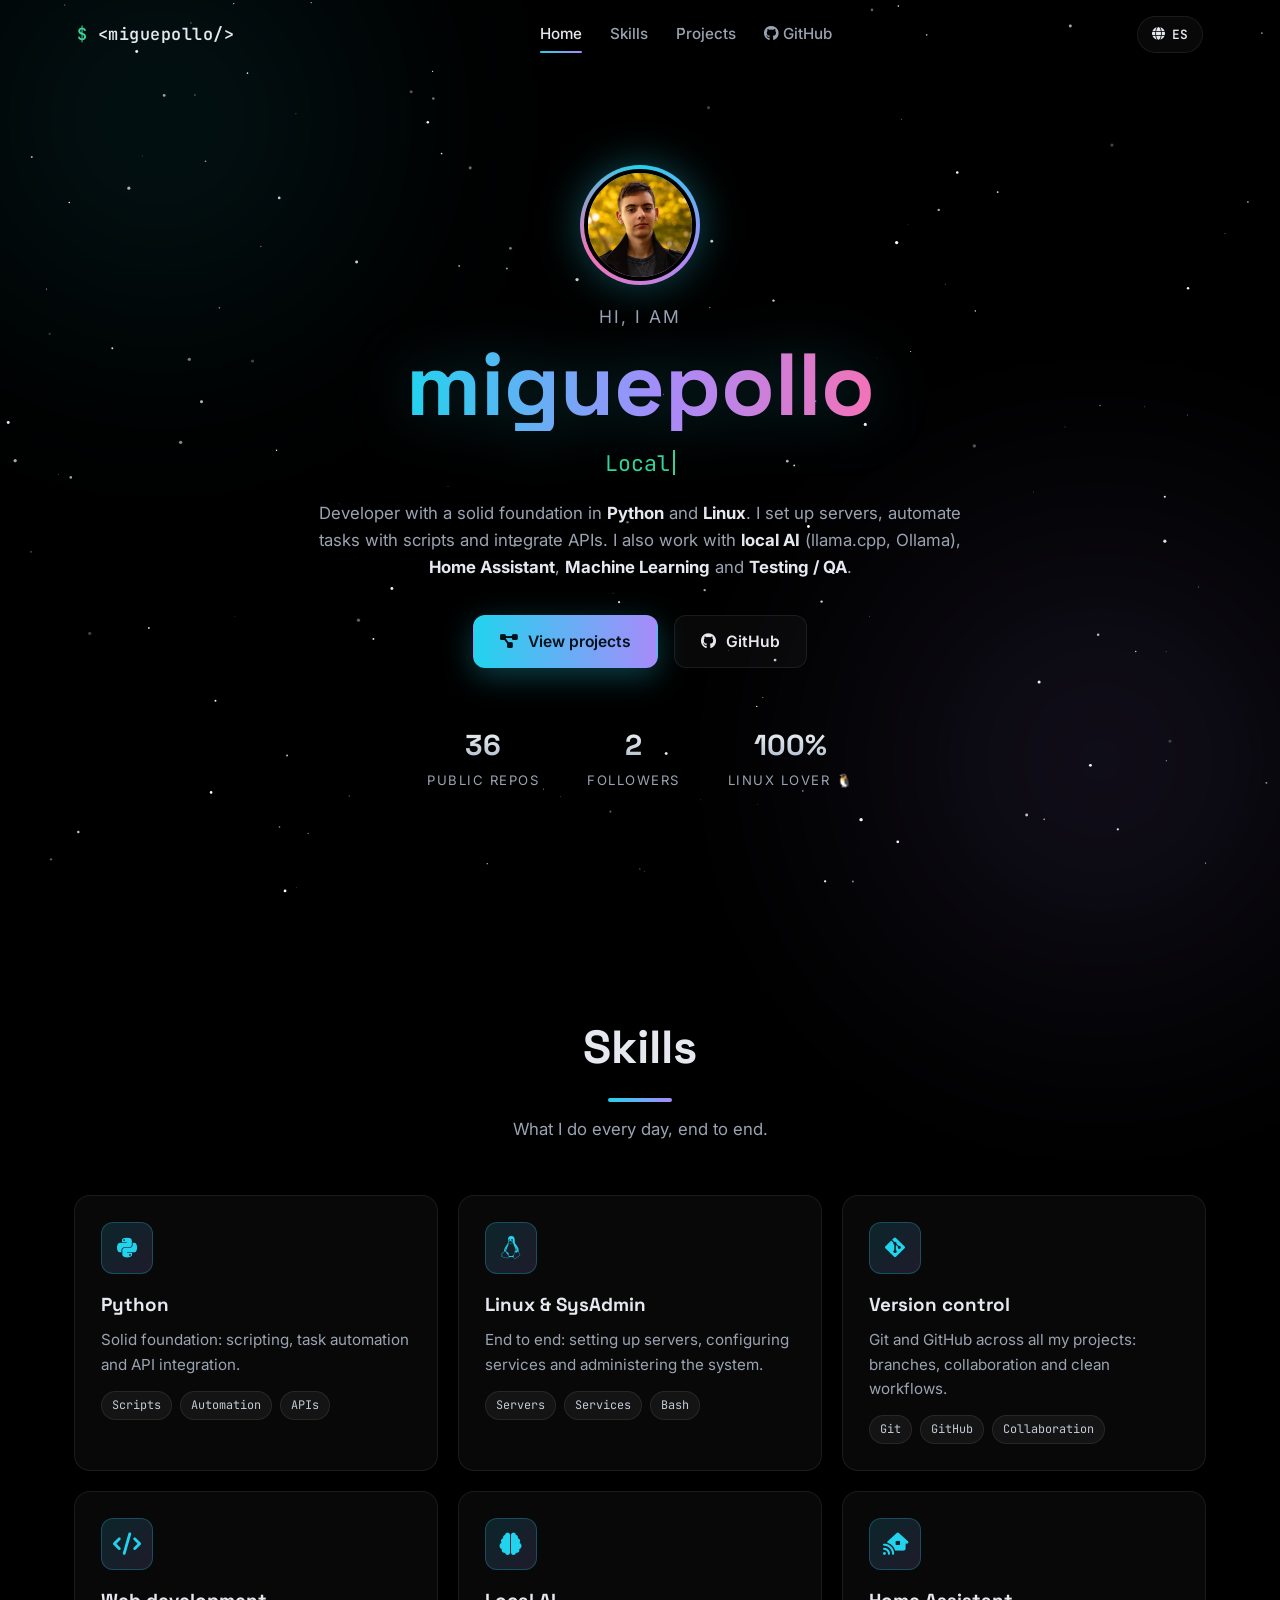
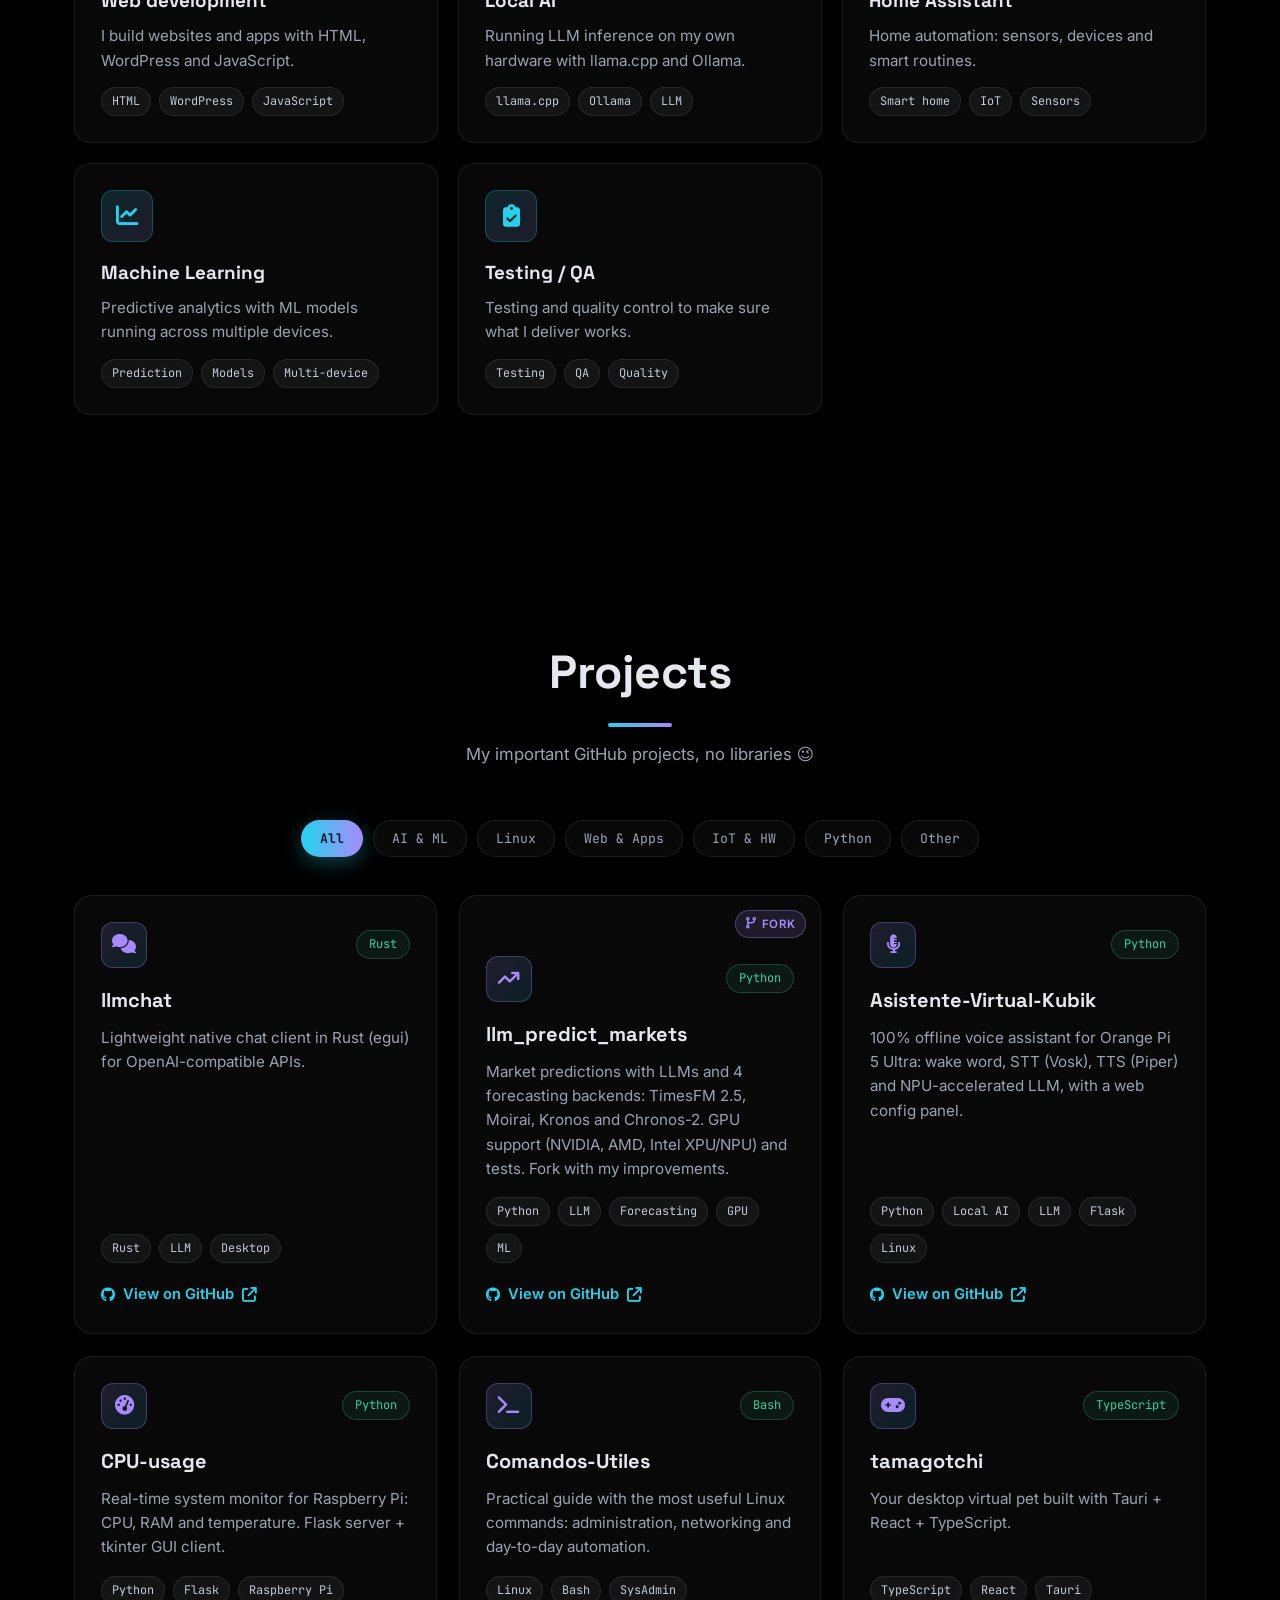
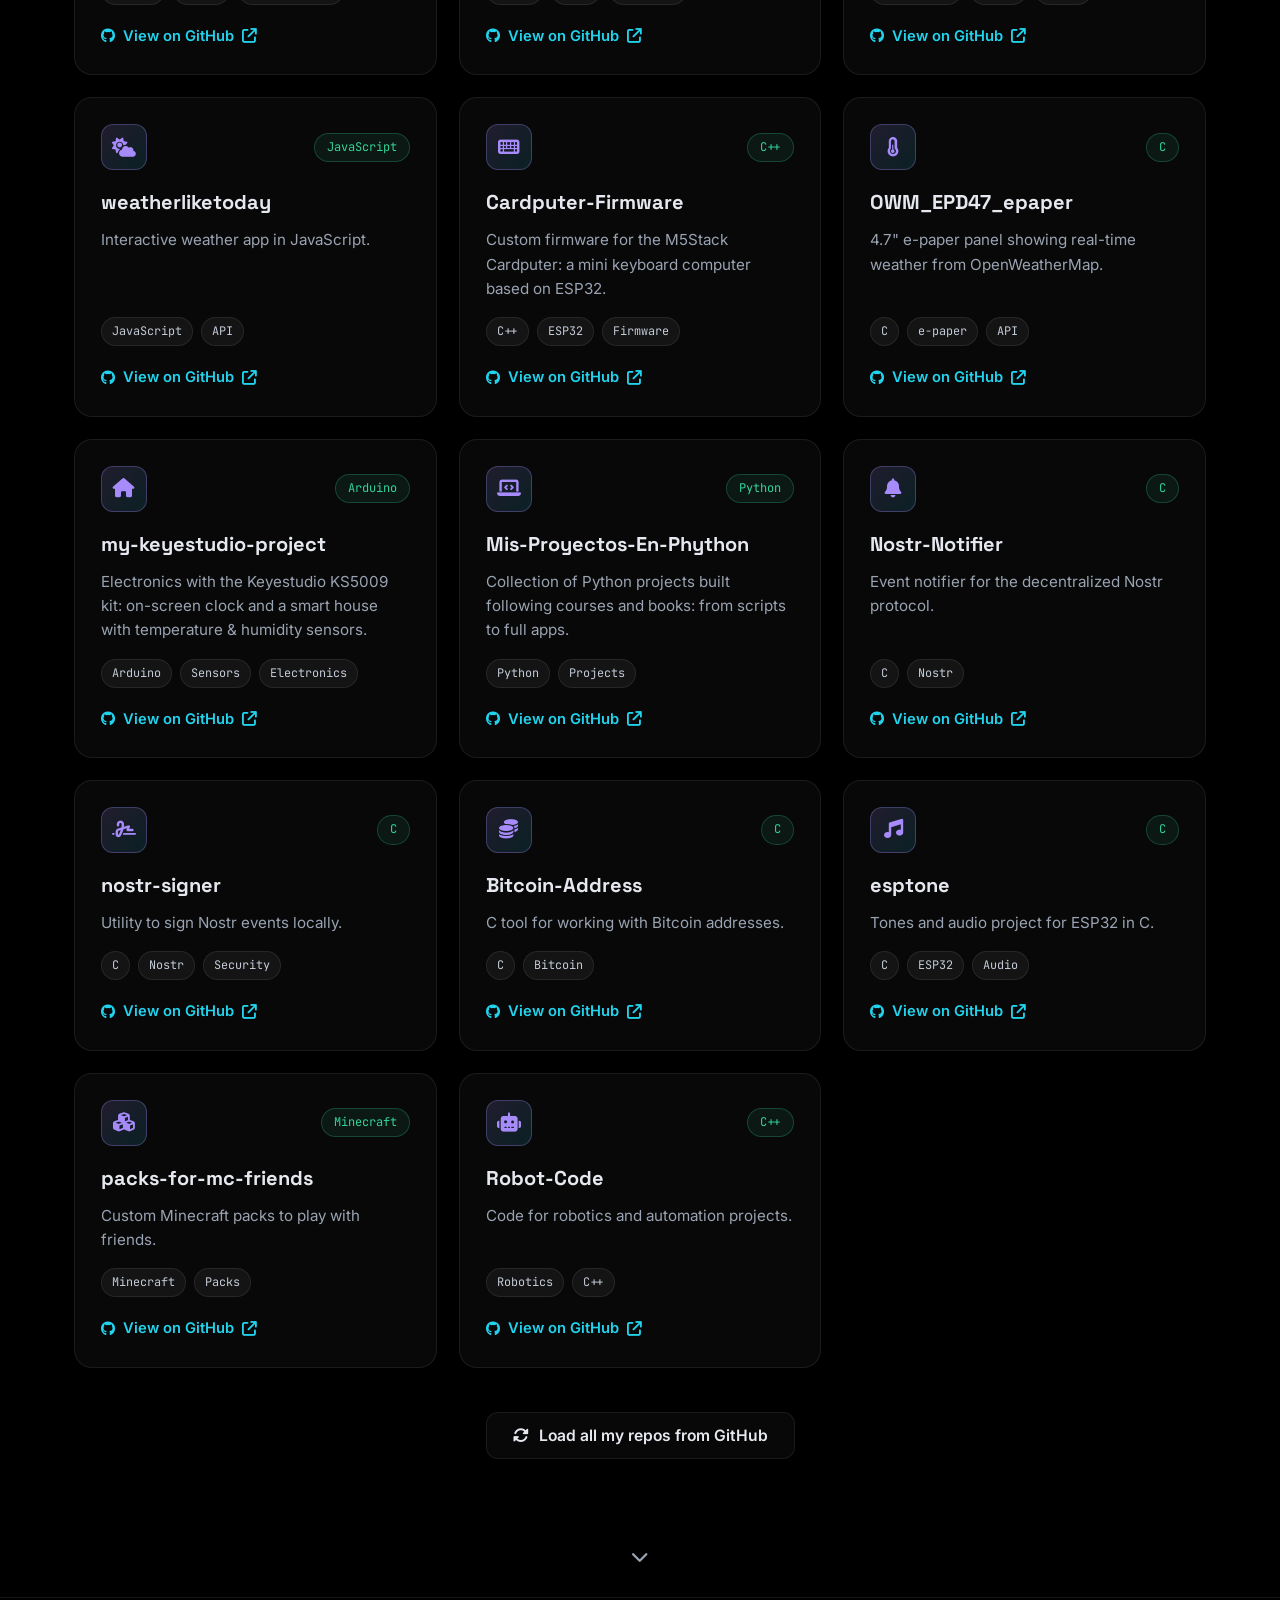
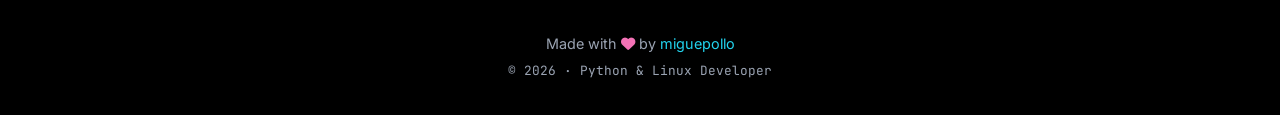
==== commit 64092fa9: "Añadir proyecto llmchat y insignia fork en llm_predict_markets" ====
--- a/index.html
+++ b/index.html
@@ -313,7 +313,12 @@
 
 /* ---------- Proyectos ---------- */
 const projects = [
-  { name: 'llm_predict_markets', cat: 'ia', lang: 'Python', icon: 'fa-arrow-trend-up',
+{ name: 'llmchat', cat: 'ia', lang: 'Rust', icon: 'fa-comments',
+    desc: { es: 'Cliente de chat ligero y nativo en Rust (egui) para APIs compatibles con OpenAI.',
+            en: 'Lightweight native chat client in Rust (egui) for OpenAI-compatible APIs.' },
+    tags: { es: ['Rust', 'LLM', 'Desktop'], en: ['Rust', 'LLM', 'Desktop'] },
+    url: 'https://github.com/miguepollo/llmchat' },
+  { name: 'llm_predict_markets', cat: 'ia', lang: 'Python', icon: 'fa-arrow-trend-up', fork: true,
     desc: { es: 'Predicciones de mercados con LLM y 4 backends de forecasting: TimesFM 2.5, Moirai, Kronos y Chronos-2. Con soporte de GPU (NVIDIA, AMD, Intel XPU/NPU) y tests. Fork con mis mejoras.',
             en: 'Market predictions with LLMs and 4 forecasting backends: TimesFM 2.5, Moirai, Kronos and Chronos-2. GPU support (NVIDIA, AMD, Intel XPU/NPU) and tests. Fork with my improvements.' },
     tags: { es: ['Python', 'LLM', 'Forecasting', 'GPU', 'ML'], en: ['Python', 'LLM', 'Forecasting', 'GPU', 'ML'] },
@@ -420,7 +425,8 @@
 function renderProjects() {
   const grid = document.getElementById('projectsGrid');
   grid.innerHTML = projects.map(p =>
-    '<article class="project-card" data-cat="' + p.cat + '">' +
+    '<article class="project-card' + (p.fork ? ' has-badge' : '') + '" data-cat="' + p.cat + '">' +
+      (p.fork ? '<span class="project-badge"><i class="fa-solid fa-code-branch"></i> fork</span>' : '') +
       '<div class="project-top">' +
         '<span class="project-icon"><i class="fa-solid ' + p.icon + '"></i></span>' +
         '<span class="project-lang">' + p.lang + '</span>' +
--- a/styles.css
+++ b/styles.css
@@ -457,6 +457,7 @@
 }
 
 .project-card {
+  position: relative;
   display: flex;
   flex-direction: column;
   background: rgba(255, 255, 255, 0.03);
@@ -464,6 +465,29 @@
   border-radius: 18px;
   padding: 26px;
   transition: transform 0.3s, border-color 0.3s, box-shadow 0.3s, background 0.3s, opacity 0.7s ease;
+}
+
+.project-badge {
+  position: absolute;
+  top: 14px;
+  right: 14px;
+  z-index: 1;
+  display: inline-flex;
+  align-items: center;
+  gap: 6px;
+  padding: 4px 10px;
+  font-size: 0.72rem;
+  font-weight: 600;
+  letter-spacing: 0.03em;
+  text-transform: uppercase;
+  color: var(--violet);
+  background: rgba(167, 139, 250, 0.14);
+  border: 1px solid rgba(167, 139, 250, 0.35);
+  border-radius: 999px;
+}
+
+.project-card.has-badge .project-top {
+  margin-top: 34px;
 }
 
 .project-card:hover {
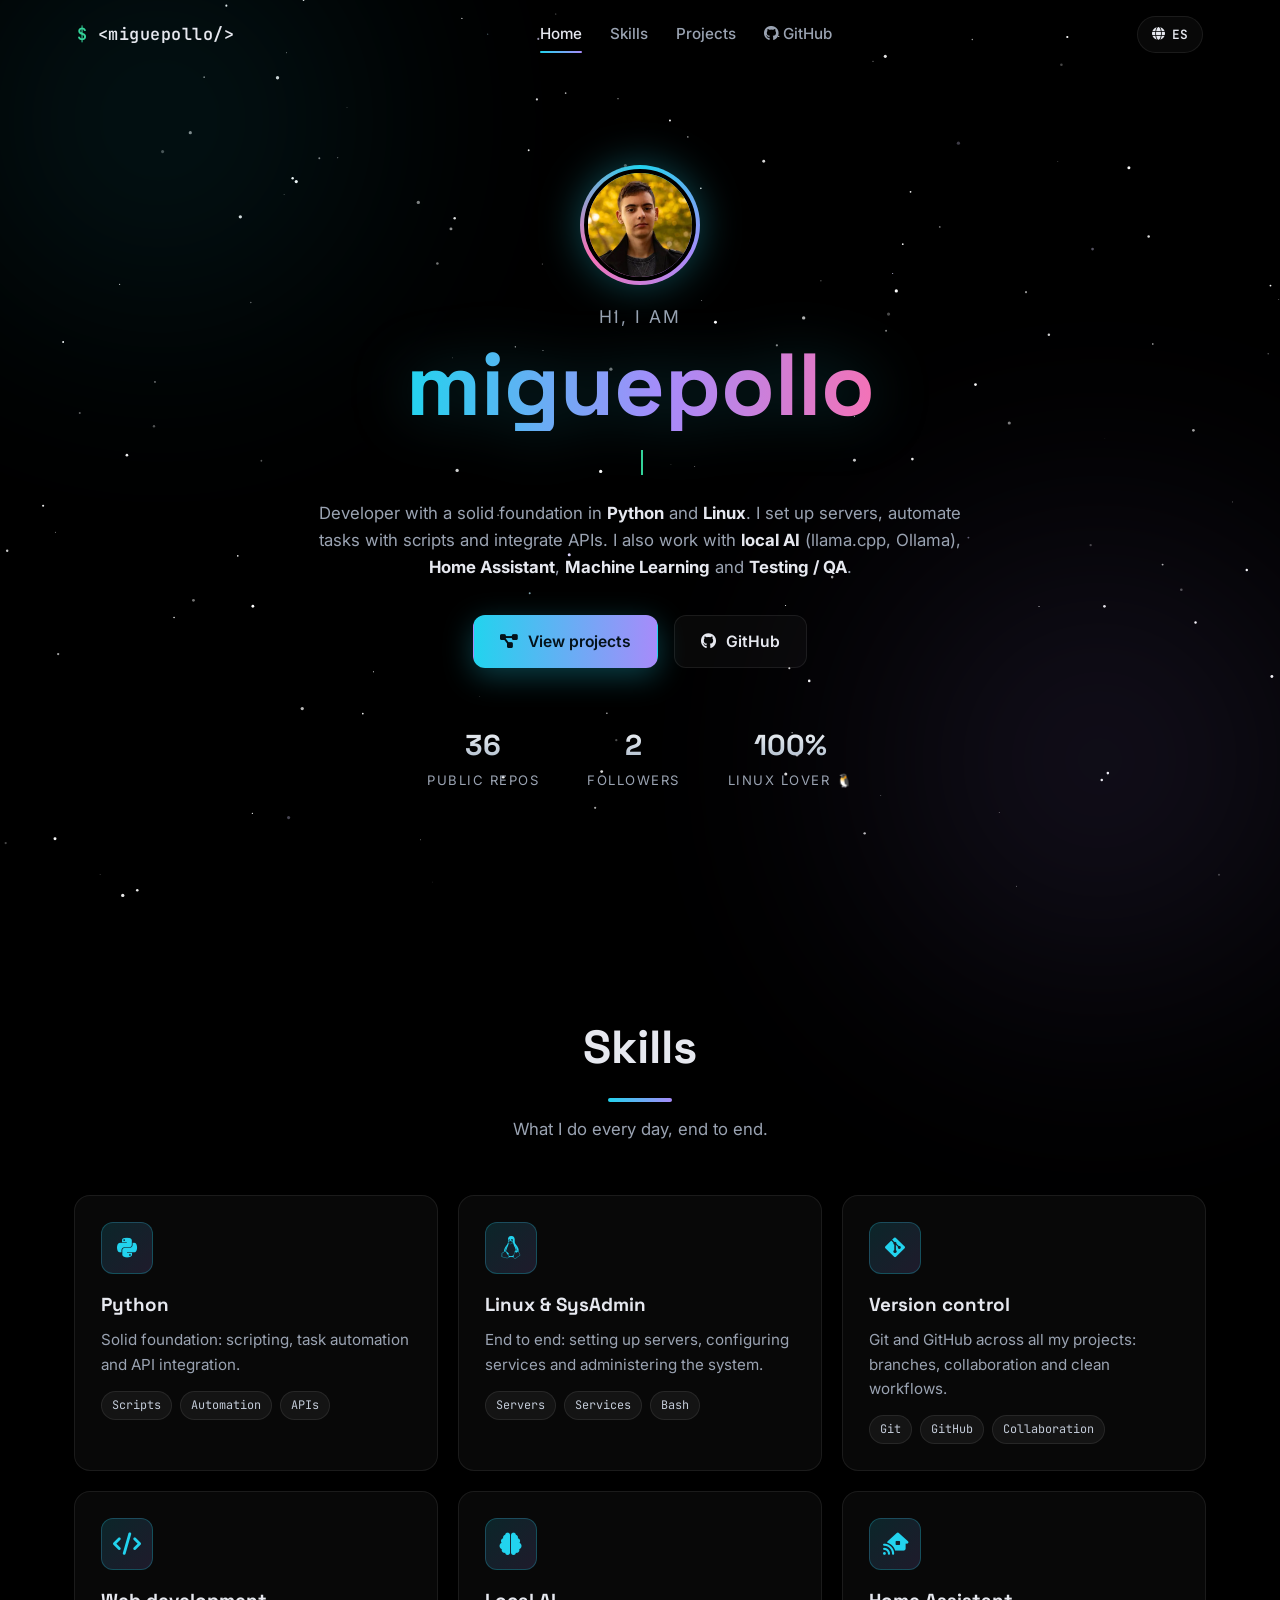
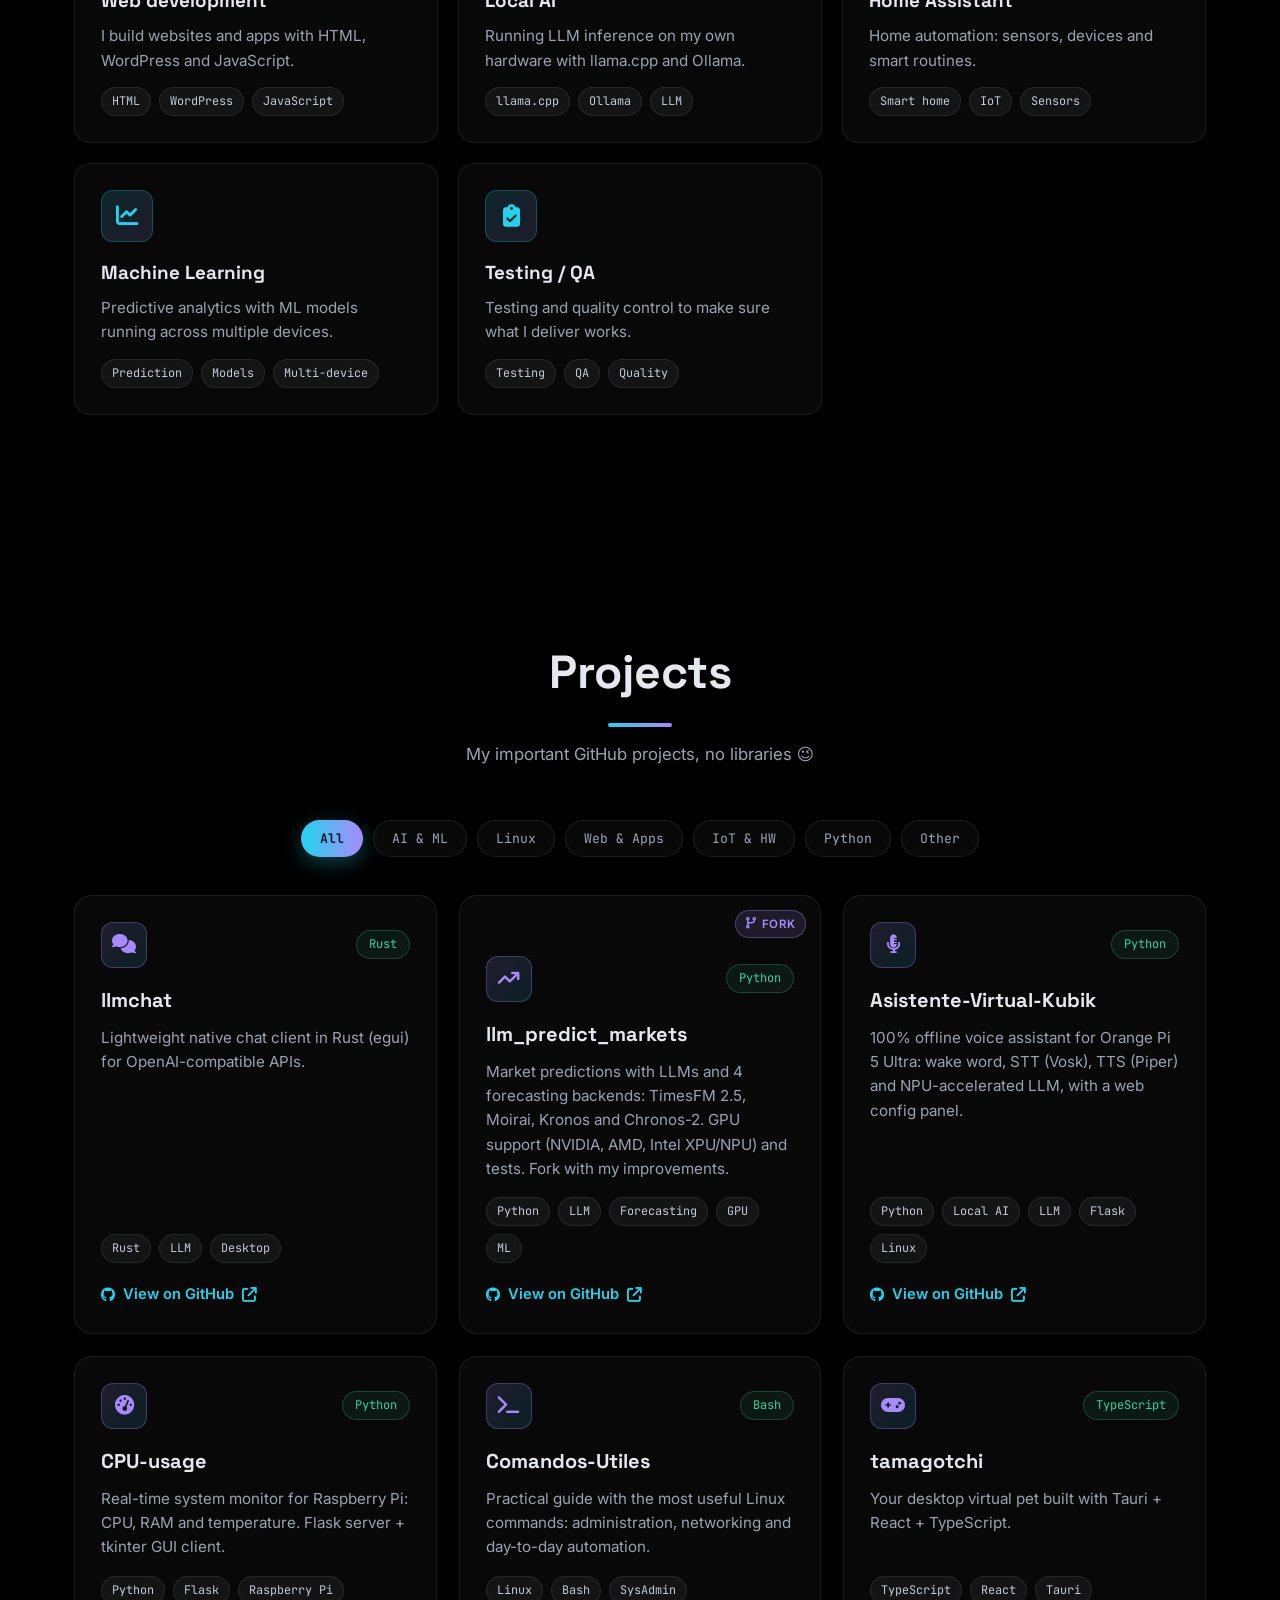
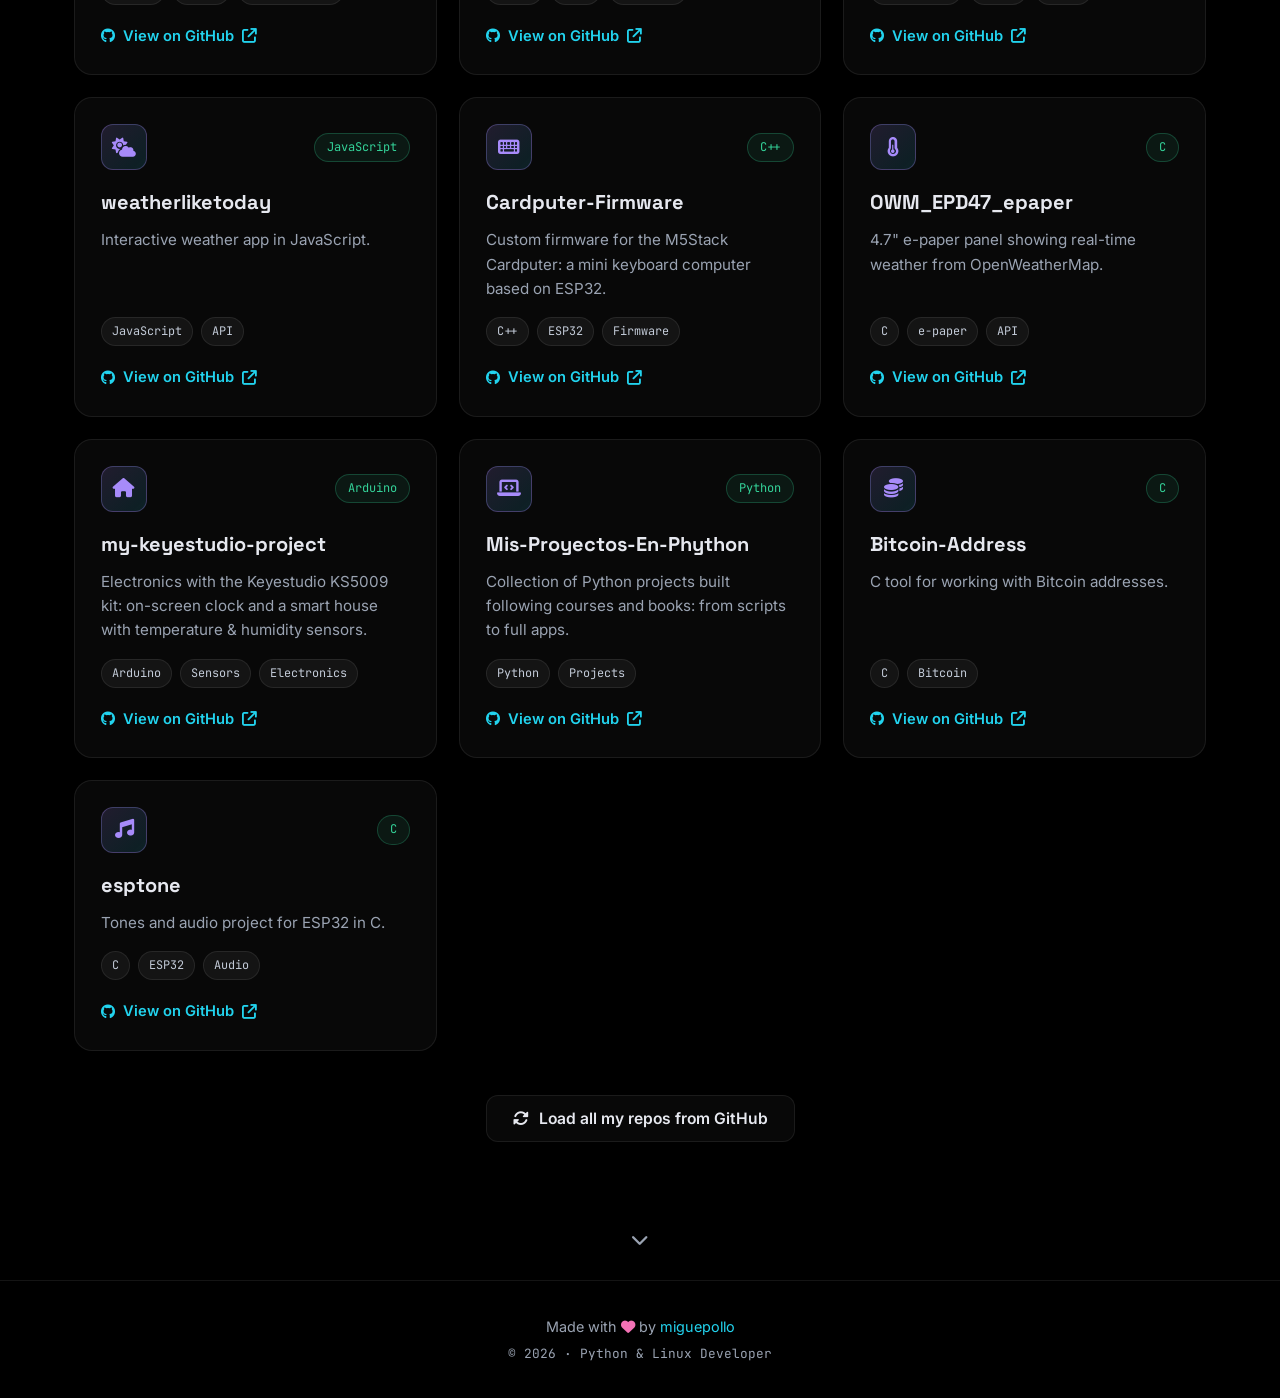
==== commit 6a29b9f3: "Quitar proyectos Nostr, packs-for-mc-friends y Robot-Code" ====
--- a/index.html
+++ b/index.html
@@ -368,16 +368,6 @@
             en: 'Collection of Python projects built following courses and books: from scripts to full apps.' },
     tags: { es: ['Python', 'Proyectos'], en: ['Python', 'Projects'] },
     url: 'https://github.com/miguepollo/Mis-Proyectos-En-Phython' },
-  { name: 'Nostr-Notifier', cat: 'otros', lang: 'C', icon: 'fa-bell',
-    desc: { es: 'Notificador de eventos para el protocolo descentralizado Nostr.',
-            en: 'Event notifier for the decentralized Nostr protocol.' },
-    tags: { es: ['C', 'Nostr'], en: ['C', 'Nostr'] },
-    url: 'https://github.com/miguepollo/Nostr-Notifier' },
-  { name: 'nostr-signer', cat: 'otros', lang: 'C', icon: 'fa-signature',
-    desc: { es: 'Utilidad para firmar eventos de Nostr de forma local.',
-            en: 'Utility to sign Nostr events locally.' },
-    tags: { es: ['C', 'Nostr', 'Seguridad'], en: ['C', 'Nostr', 'Security'] },
-    url: 'https://github.com/miguepollo/nostr-signer' },
   { name: 'Bitcoin-Address', cat: 'otros', lang: 'C', icon: 'fa-coins',
     desc: { es: 'Herramienta en C para trabajar con direcciones Bitcoin.',
             en: 'C tool for working with Bitcoin addresses.' },
@@ -387,17 +377,7 @@
     desc: { es: 'Proyecto de tonos y audio para ESP32 en C.',
             en: 'Tones and audio project for ESP32 in C.' },
     tags: { es: ['C', 'ESP32', 'Audio'], en: ['C', 'ESP32', 'Audio'] },
-    url: 'https://github.com/miguepollo/esptone' },
-  { name: 'packs-for-mc-friends', cat: 'otros', lang: 'Minecraft', icon: 'fa-cubes',
-    desc: { es: 'Packs personalizados de Minecraft para jugar con amigos.',
-            en: 'Custom Minecraft packs to play with friends.' },
-    tags: { es: ['Minecraft', 'Packs'], en: ['Minecraft', 'Packs'] },
-    url: 'https://github.com/miguepollo/packs-for-mc-friends' },
-  { name: 'Robot-Code', cat: 'iot', lang: 'C++', icon: 'fa-robot',
-    desc: { es: 'Código de proyectos de robótica y automatización.',
-            en: 'Code for robotics and automation projects.' },
-    tags: { es: ['Robótica', 'C++'], en: ['Robotics', 'C++'] },
-    url: 'https://github.com/miguepollo/Robot-Code' }
+    url: 'https://github.com/miguepollo/esptone' }
 ];
 
 function renderFilters() {
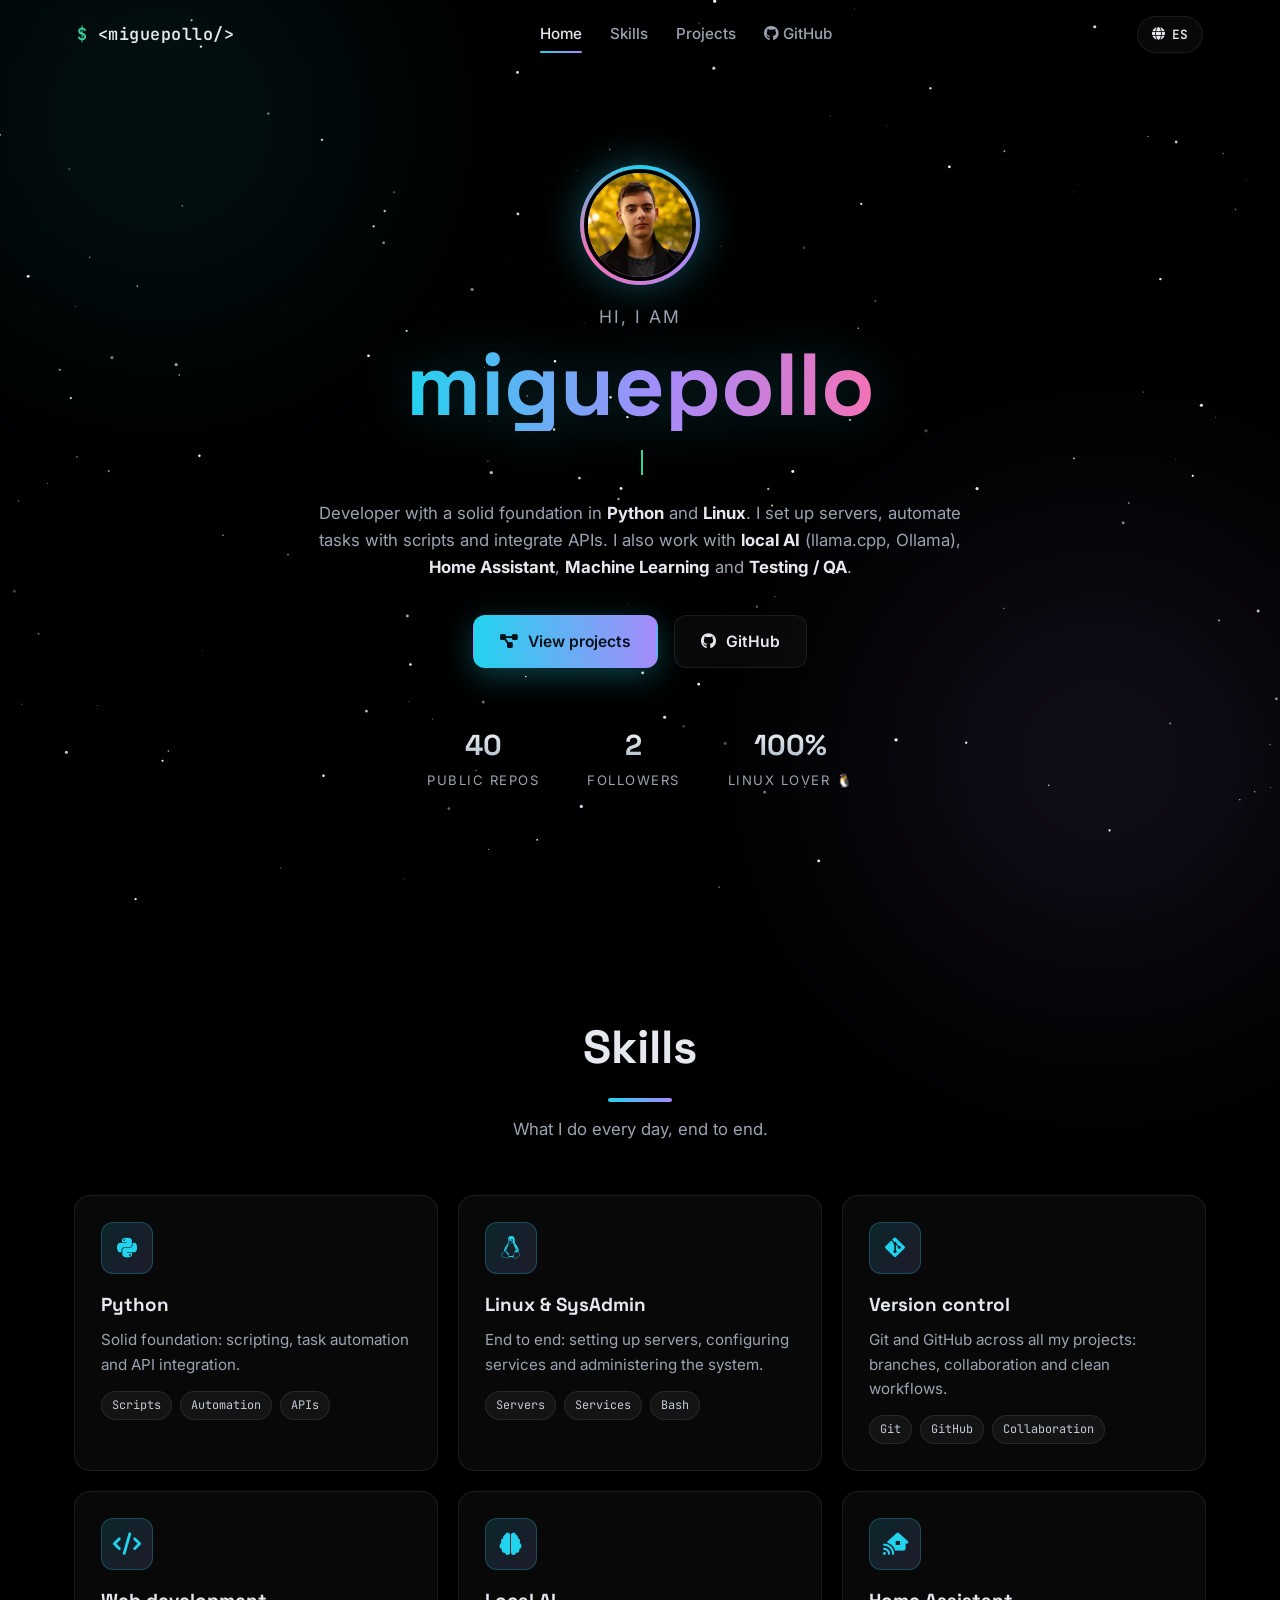
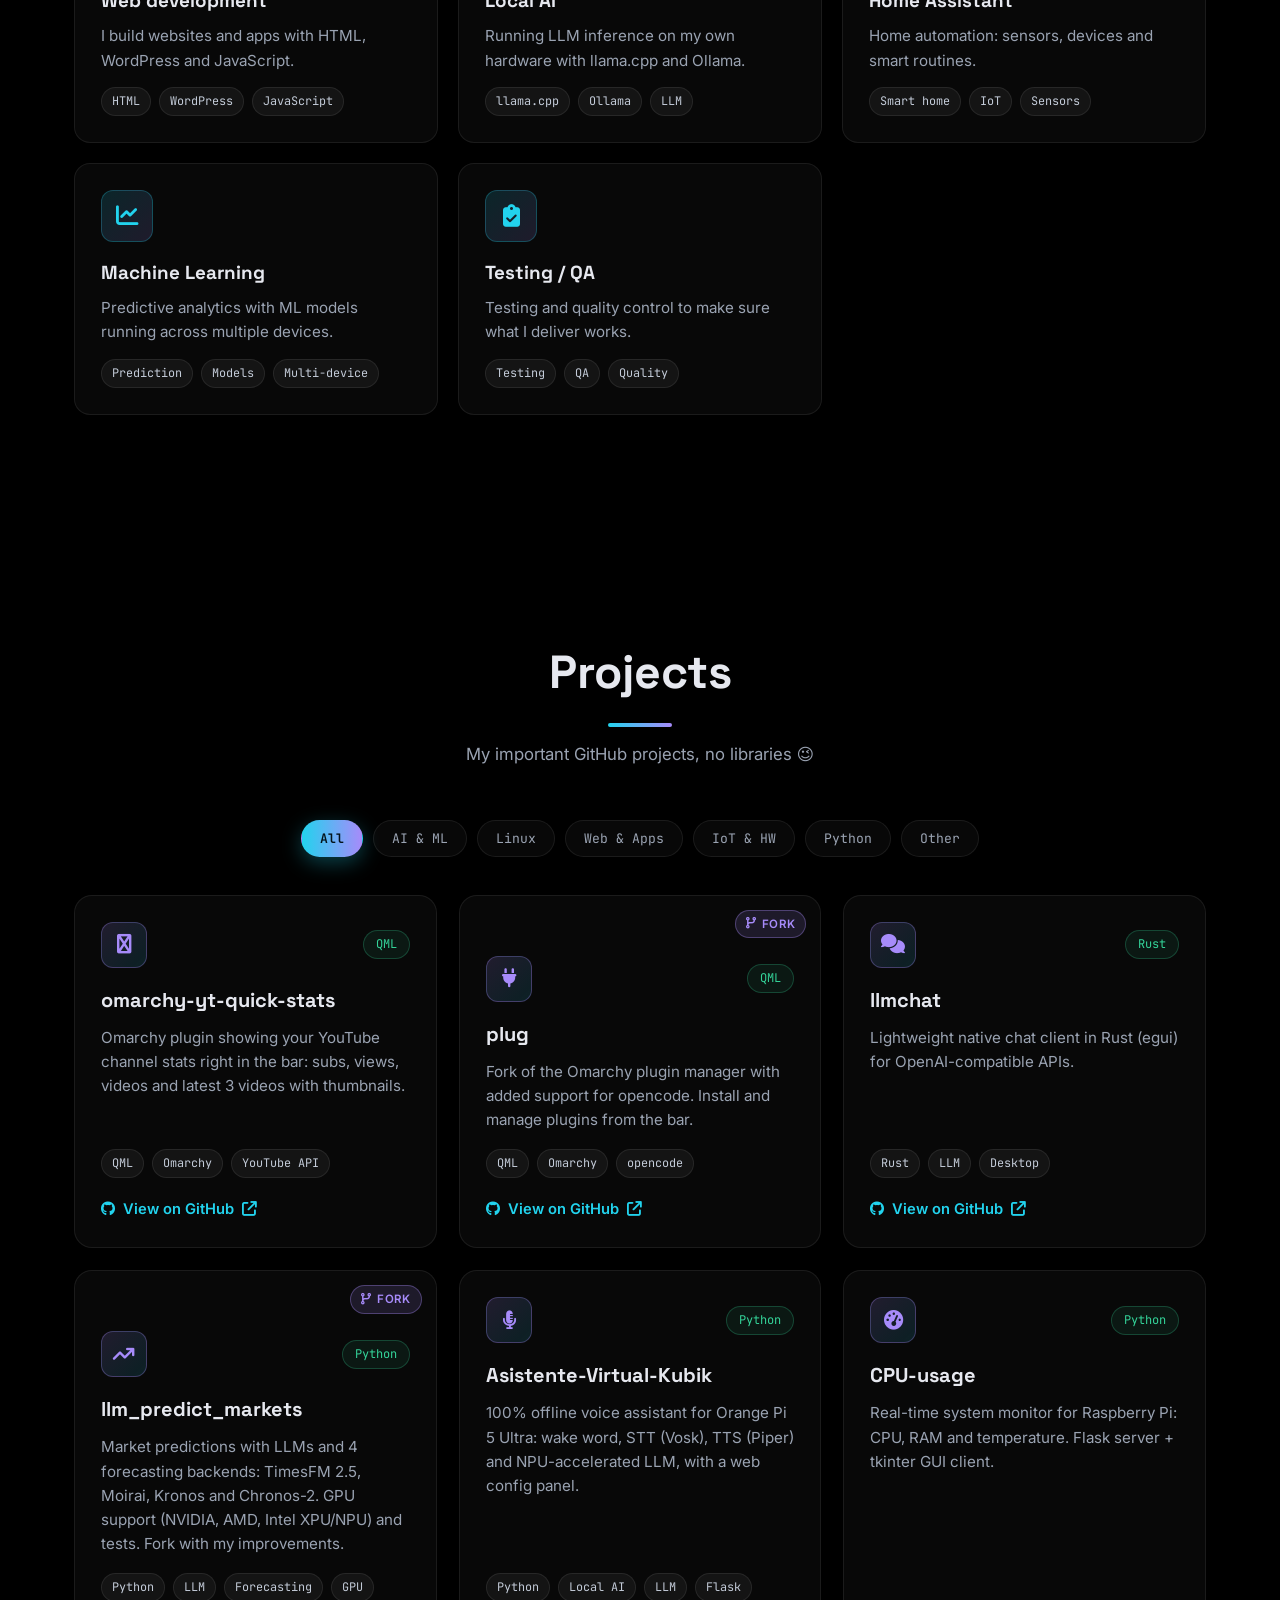
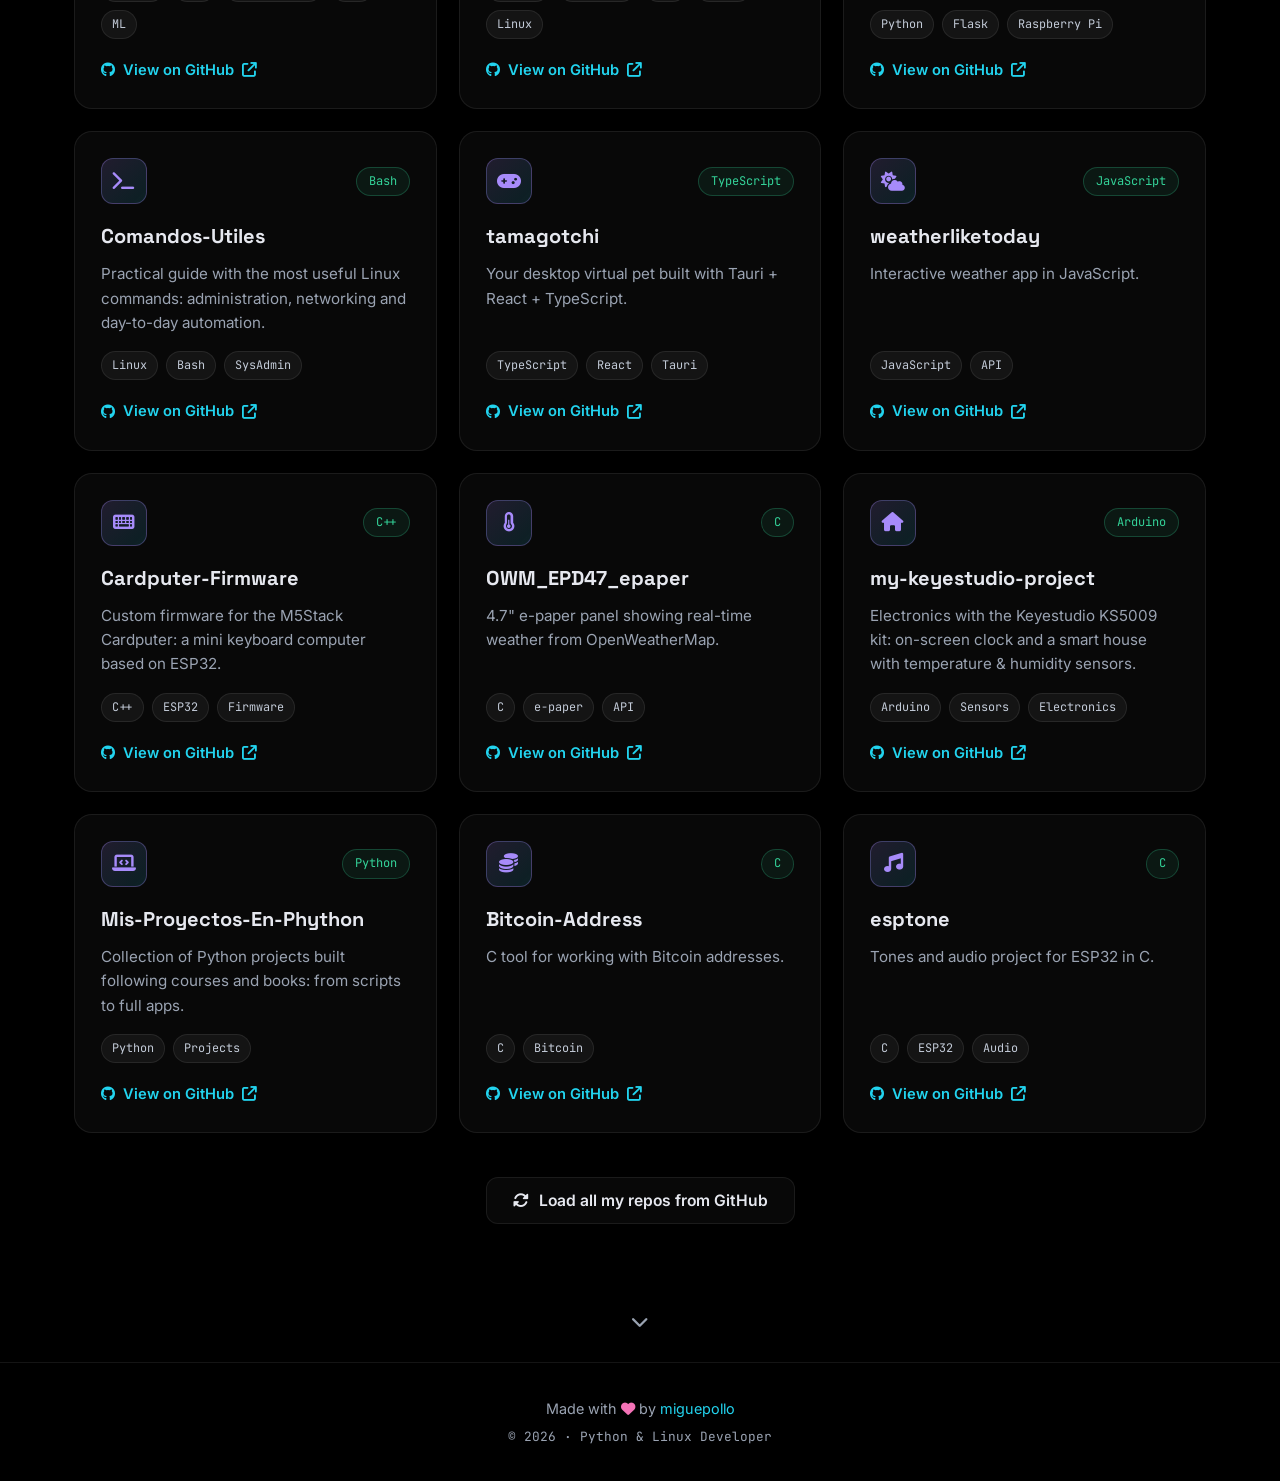
==== commit 774210c4: "Actualizar proyectos: añadir omarchy-yt-quick-stats y plug (fork con soporte opencode), actualizar c" ====
--- a/index.html
+++ b/index.html
@@ -54,7 +54,7 @@
       <a href="https://github.com/miguepollo" target="_blank" rel="noopener" class="btn btn-ghost"><i class="fa-brands fa-github"></i> <span data-i18n="hero.btnGithub">GitHub</span></a>
     </div>
     <div class="hero-stats">
-      <div class="stat"><span class="stat-num" id="statRepos">36</span><span class="stat-label" data-i18n="hero.statRepos">repos públicos</span></div>
+      <div class="stat"><span class="stat-num" id="statRepos">40</span><span class="stat-label" data-i18n="hero.statRepos">repos públicos</span></div>
       <div class="stat"><span class="stat-num" id="statFollowers">2</span><span class="stat-label" data-i18n="hero.statFollowers">seguidores</span></div>
       <div class="stat"><span class="stat-num">100%</span><span class="stat-label" data-i18n="hero.statLinux">Linux lover 🐧</span></div>
     </div>
@@ -313,6 +313,16 @@
 
 /* ---------- Proyectos ---------- */
 const projects = [
+{ name: 'omarchy-yt-quick-stats', cat: 'linux', lang: 'QML', icon: 'fa-youtube',
+    desc: { es: 'Plugin para Omarchy que muestra stats de tu canal de YouTube directo en la barra: subs, views, vídeos y últimos 3 vídeos con miniaturas.',
+            en: 'Omarchy plugin showing your YouTube channel stats right in the bar: subs, views, videos and latest 3 videos with thumbnails.' },
+    tags: { es: ['QML', 'Omarchy', 'YouTube API'], en: ['QML', 'Omarchy', 'YouTube API'] },
+    url: 'https://github.com/miguepollo/omarchy-yt-quick-stats' },
+{ name: 'plug', cat: 'linux', lang: 'QML', icon: 'fa-plug', fork: true,
+    desc: { es: 'Fork del gestor de plugins de Omarchy con soporte añadido para opencode. Instalación y gestión de plugins desde la barra.',
+            en: 'Fork of the Omarchy plugin manager with added support for opencode. Install and manage plugins from the bar.' },
+    tags: { es: ['QML', 'Omarchy', 'opencode'], en: ['QML', 'Omarchy', 'opencode'] },
+    url: 'https://github.com/miguepollo/plug' },
 { name: 'llmchat', cat: 'ia', lang: 'Rust', icon: 'fa-comments',
     desc: { es: 'Cliente de chat ligero y nativo en Rust (egui) para APIs compatibles con OpenAI.',
             en: 'Lightweight native chat client in Rust (egui) for OpenAI-compatible APIs.' },
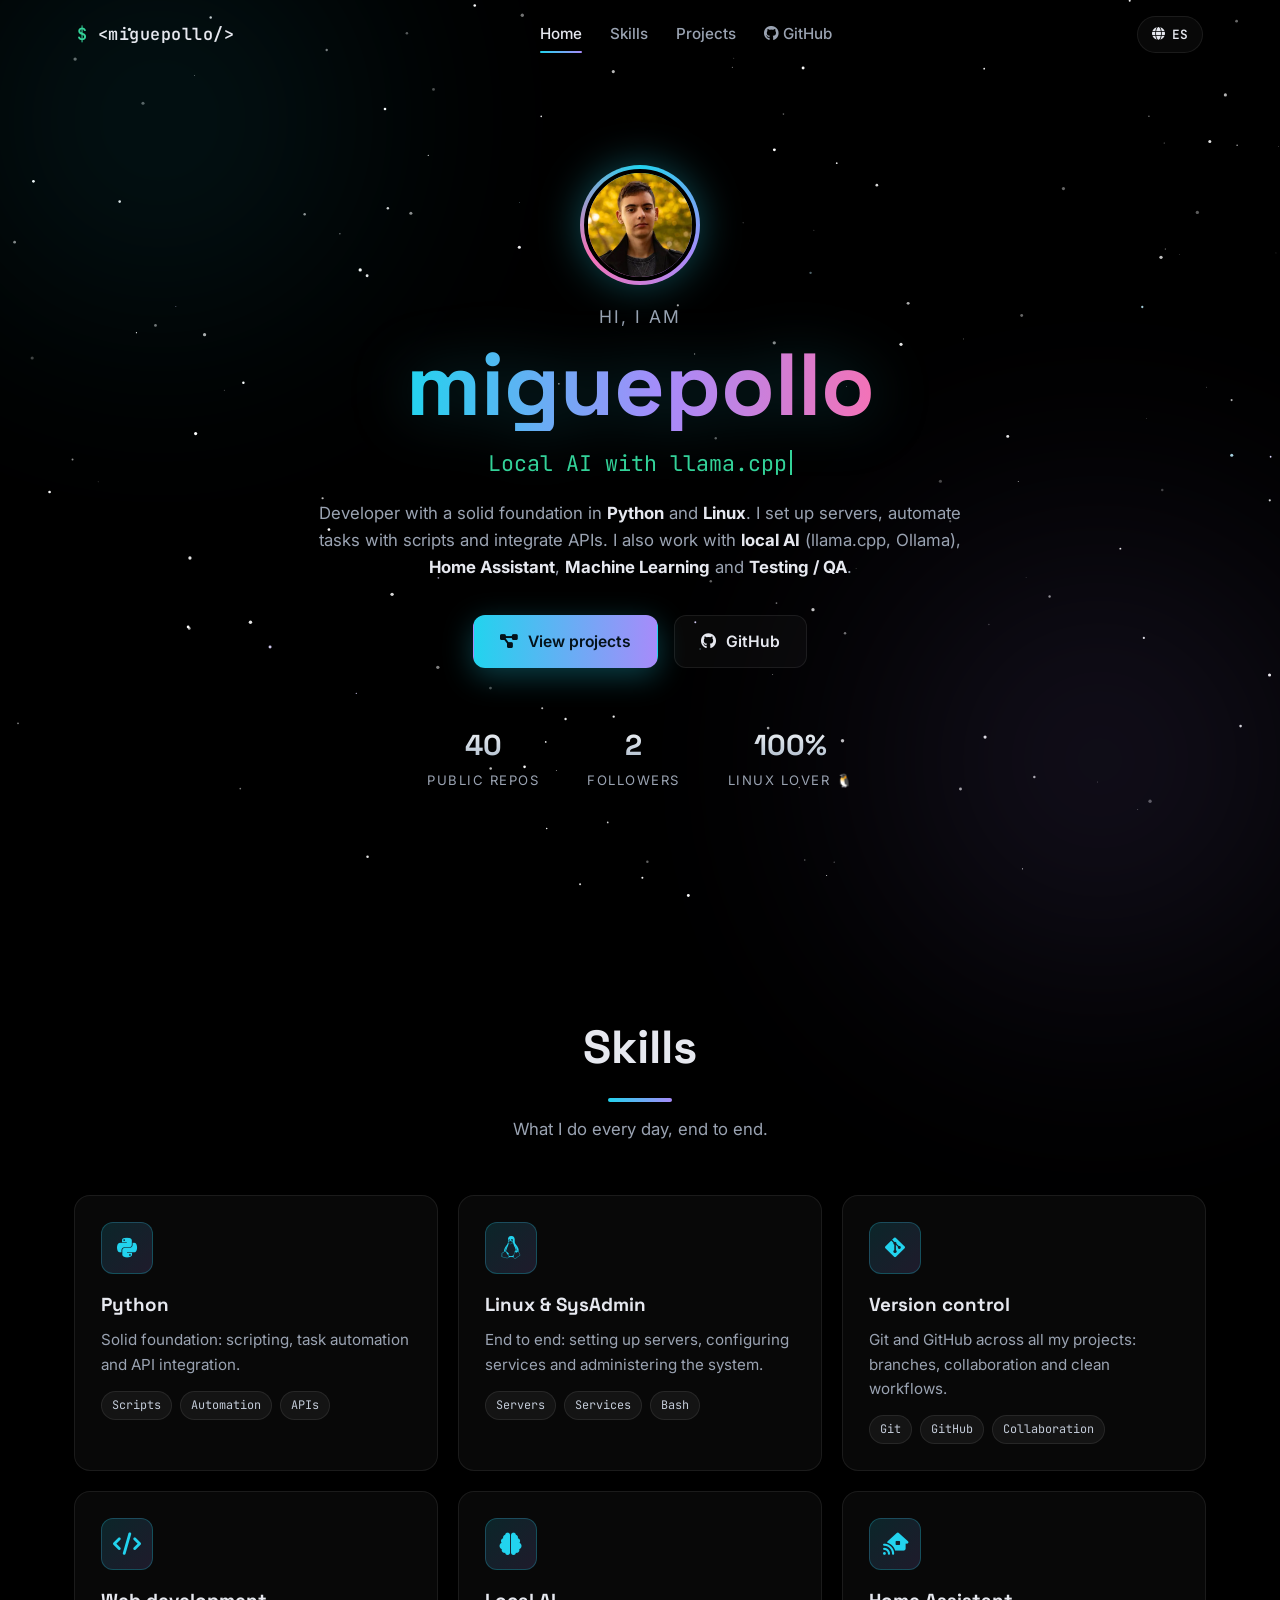
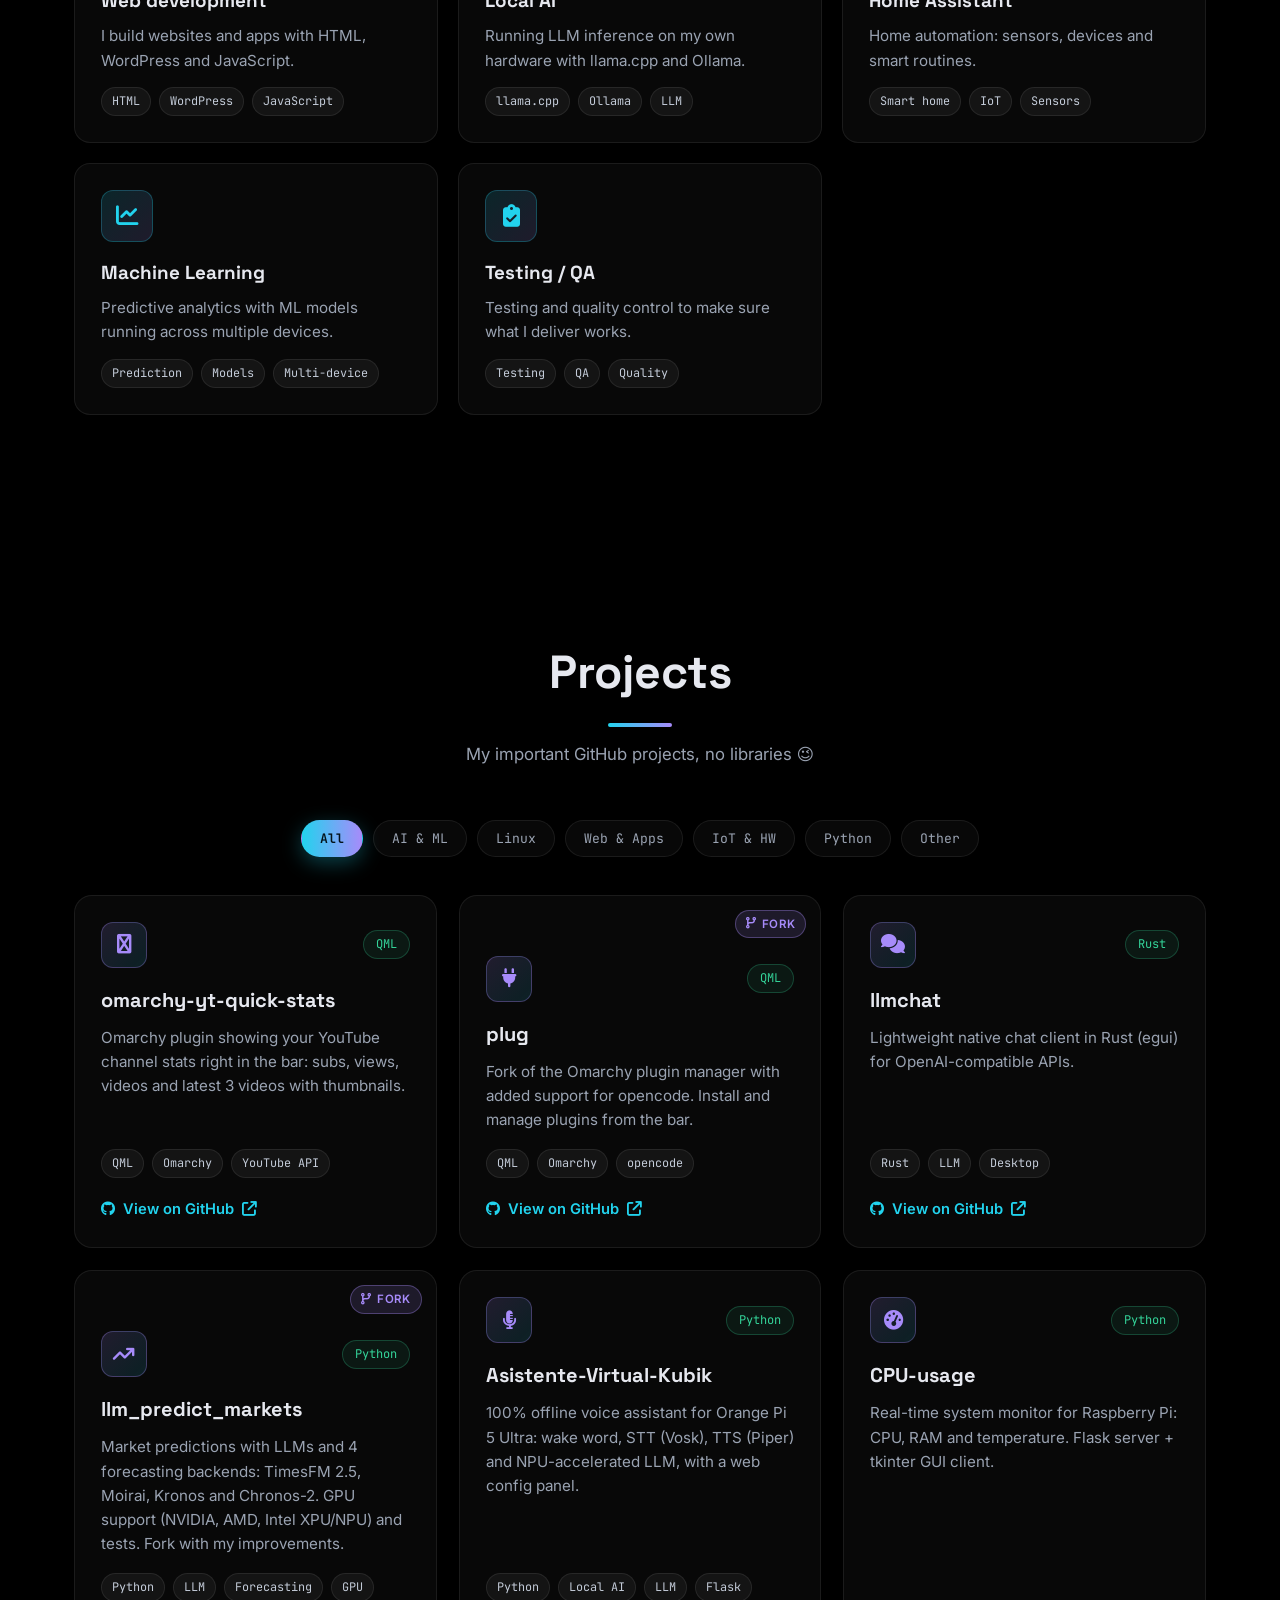
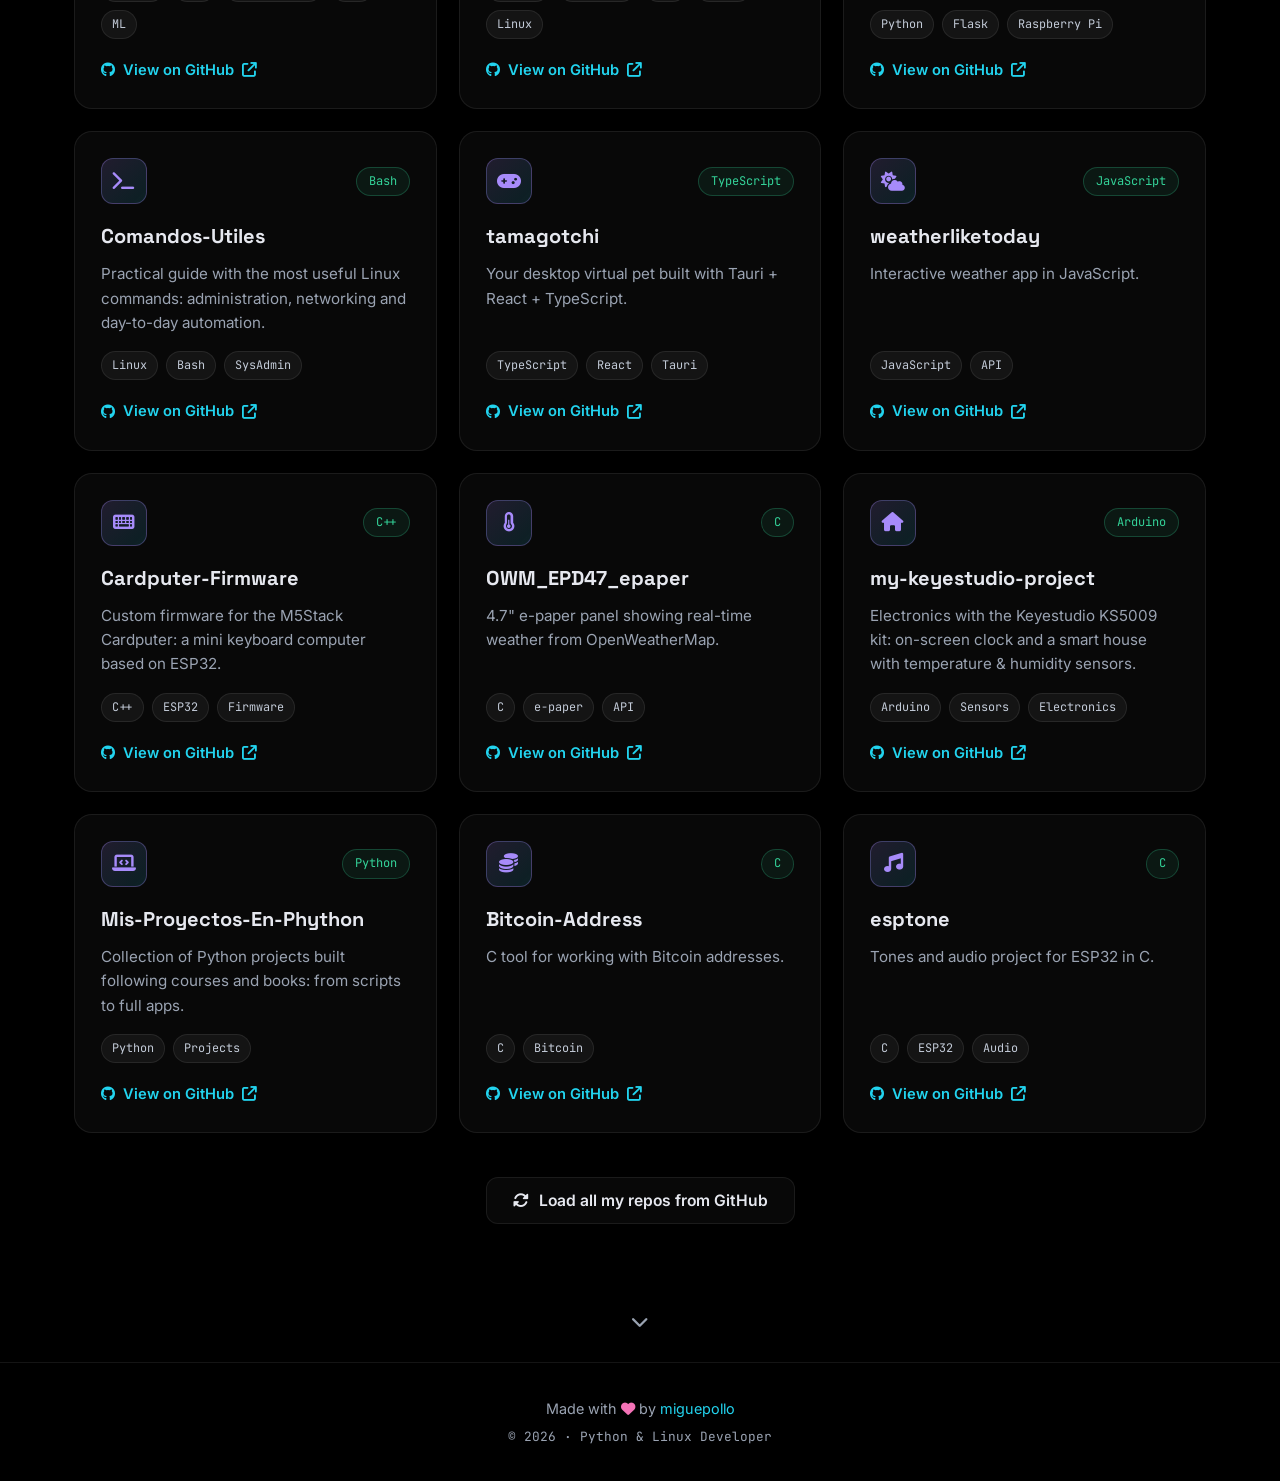
==== commit d524ff70: "Minimizar código: fusionar scroll listeners, helper gh(), colapsar tags duplicados y limpiar CSS" ====
--- a/index.html
+++ b/index.html
@@ -216,8 +216,6 @@
   navToggle.querySelector('i').className = 'fa-solid fa-bars';
 }));
 
-window.addEventListener('scroll', () => nav.classList.toggle('scrolled', window.scrollY > 30));
-
 const sectionIds = ['inicio', 'habilidades', 'proyectos'];
 function highlightNav() {
   const pos = window.scrollY + 140;
@@ -229,8 +227,12 @@
   navLinksEl.querySelectorAll('a').forEach(a =>
     a.classList.toggle('active', a.getAttribute('href') === '#' + current));
 }
-window.addEventListener('scroll', highlightNav);
-highlightNav();
+function onScroll() {
+  nav.classList.toggle('scrolled', window.scrollY > 30);
+  highlightNav();
+}
+window.addEventListener('scroll', onScroll);
+onScroll();
 
 /* ---------- Fondo de estrellas ---------- */
 const canvas = document.getElementById('stars');
@@ -316,22 +318,22 @@
 { name: 'omarchy-yt-quick-stats', cat: 'linux', lang: 'QML', icon: 'fa-youtube',
     desc: { es: 'Plugin para Omarchy que muestra stats de tu canal de YouTube directo en la barra: subs, views, vídeos y últimos 3 vídeos con miniaturas.',
             en: 'Omarchy plugin showing your YouTube channel stats right in the bar: subs, views, videos and latest 3 videos with thumbnails.' },
-    tags: { es: ['QML', 'Omarchy', 'YouTube API'], en: ['QML', 'Omarchy', 'YouTube API'] },
+    tags: ['QML', 'Omarchy', 'YouTube API'],
     url: 'https://github.com/miguepollo/omarchy-yt-quick-stats' },
 { name: 'plug', cat: 'linux', lang: 'QML', icon: 'fa-plug', fork: true,
     desc: { es: 'Fork del gestor de plugins de Omarchy con soporte añadido para opencode. Instalación y gestión de plugins desde la barra.',
             en: 'Fork of the Omarchy plugin manager with added support for opencode. Install and manage plugins from the bar.' },
-    tags: { es: ['QML', 'Omarchy', 'opencode'], en: ['QML', 'Omarchy', 'opencode'] },
+    tags: ['QML', 'Omarchy', 'opencode'],
     url: 'https://github.com/miguepollo/plug' },
 { name: 'llmchat', cat: 'ia', lang: 'Rust', icon: 'fa-comments',
     desc: { es: 'Cliente de chat ligero y nativo en Rust (egui) para APIs compatibles con OpenAI.',
             en: 'Lightweight native chat client in Rust (egui) for OpenAI-compatible APIs.' },
-    tags: { es: ['Rust', 'LLM', 'Desktop'], en: ['Rust', 'LLM', 'Desktop'] },
+    tags: ['Rust', 'LLM', 'Desktop'],
     url: 'https://github.com/miguepollo/llmchat' },
   { name: 'llm_predict_markets', cat: 'ia', lang: 'Python', icon: 'fa-arrow-trend-up', fork: true,
     desc: { es: 'Predicciones de mercados con LLM y 4 backends de forecasting: TimesFM 2.5, Moirai, Kronos y Chronos-2. Con soporte de GPU (NVIDIA, AMD, Intel XPU/NPU) y tests. Fork con mis mejoras.',
             en: 'Market predictions with LLMs and 4 forecasting backends: TimesFM 2.5, Moirai, Kronos and Chronos-2. GPU support (NVIDIA, AMD, Intel XPU/NPU) and tests. Fork with my improvements.' },
-    tags: { es: ['Python', 'LLM', 'Forecasting', 'GPU', 'ML'], en: ['Python', 'LLM', 'Forecasting', 'GPU', 'ML'] },
+    tags: ['Python', 'LLM', 'Forecasting', 'GPU', 'ML'],
     url: 'https://github.com/miguepollo/llm_predict_markets' },
   { name: 'Asistente-Virtual-Kubik', cat: 'ia', lang: 'Python', icon: 'fa-microphone-lines',
     desc: { es: 'Asistente de voz 100% offline para Orange Pi 5 Ultra: wake word, STT (Vosk), TTS (Piper) y LLM acelerado por NPU, con panel web de configuración.',
@@ -341,32 +343,32 @@
   { name: 'CPU-usage', cat: 'linux', lang: 'Python', icon: 'fa-gauge-high',
     desc: { es: 'Monitor de sistema en tiempo real para Raspberry Pi: CPU, RAM y temperatura. Servidor Flask + cliente gráfico en tkinter.',
             en: 'Real-time system monitor for Raspberry Pi: CPU, RAM and temperature. Flask server + tkinter GUI client.' },
-    tags: { es: ['Python', 'Flask', 'Raspberry Pi'], en: ['Python', 'Flask', 'Raspberry Pi'] },
+    tags: ['Python', 'Flask', 'Raspberry Pi'],
     url: 'https://github.com/miguepollo/CPU-usage' },
   { name: 'Comandos-Utiles', cat: 'linux', lang: 'Bash', icon: 'fa-terminal',
     desc: { es: 'Guía práctica con los comandos más útiles de Linux: administración, red y automatización del día a día.',
             en: 'Practical guide with the most useful Linux commands: administration, networking and day-to-day automation.' },
-    tags: { es: ['Linux', 'Bash', 'SysAdmin'], en: ['Linux', 'Bash', 'SysAdmin'] },
+    tags: ['Linux', 'Bash', 'SysAdmin'],
     url: 'https://github.com/miguepollo/Comandos-Utiles' },
   { name: 'tamagotchi', cat: 'web', lang: 'TypeScript', icon: 'fa-gamepad',
     desc: { es: 'Tu mascota virtual de escritorio hecha con Tauri + React + TypeScript.',
             en: 'Your desktop virtual pet built with Tauri + React + TypeScript.' },
-    tags: { es: ['TypeScript', 'React', 'Tauri'], en: ['TypeScript', 'React', 'Tauri'] },
+    tags: ['TypeScript', 'React', 'Tauri'],
     url: 'https://github.com/miguepollo/tamagotchi' },
   { name: 'weatherliketoday', cat: 'web', lang: 'JavaScript', icon: 'fa-cloud-sun',
     desc: { es: 'Aplicación del clima interactiva en JavaScript.',
             en: 'Interactive weather app in JavaScript.' },
-    tags: { es: ['JavaScript', 'API'], en: ['JavaScript', 'API'] },
+    tags: ['JavaScript', 'API'],
     url: 'https://github.com/miguepollo/weatherliketoday' },
   { name: 'Cardputer-Firmware', cat: 'iot', lang: 'C++', icon: 'fa-keyboard',
     desc: { es: 'Firmware personalizado para el M5Stack Cardputer: una mini computadora con teclado basada en ESP32.',
             en: 'Custom firmware for the M5Stack Cardputer: a mini keyboard computer based on ESP32.' },
-    tags: { es: ['C++', 'ESP32', 'Firmware'], en: ['C++', 'ESP32', 'Firmware'] },
+    tags: ['C++', 'ESP32', 'Firmware'],
     url: 'https://github.com/miguepollo/Cardputer-Firmware' },
   { name: 'OWM_EPD47_epaper', cat: 'iot', lang: 'C', icon: 'fa-temperature-half',
     desc: { es: 'Panel e-paper de 4.7" que muestra el clima en tiempo real con datos de OpenWeatherMap.',
             en: '4.7" e-paper panel showing real-time weather from OpenWeatherMap.' },
-    tags: { es: ['C', 'e-paper', 'API'], en: ['C', 'e-paper', 'API'] },
+    tags: ['C', 'e-paper', 'API'],
     url: 'https://github.com/miguepollo/OWM_EPD47_epaper' },
   { name: 'my-keyestudio-project', cat: 'iot', lang: 'Arduino', icon: 'fa-house',
     desc: { es: 'Electrónica con el kit Keyestudio KS5009: reloj en pantalla y casa con sensores de temperatura y humedad.',
@@ -381,12 +383,12 @@
   { name: 'Bitcoin-Address', cat: 'otros', lang: 'C', icon: 'fa-coins',
     desc: { es: 'Herramienta en C para trabajar con direcciones Bitcoin.',
             en: 'C tool for working with Bitcoin addresses.' },
-    tags: { es: ['C', 'Bitcoin'], en: ['C', 'Bitcoin'] },
+    tags: ['C', 'Bitcoin'],
     url: 'https://github.com/miguepollo/Bitcoin-Address' },
   { name: 'esptone', cat: 'iot', lang: 'C', icon: 'fa-music',
     desc: { es: 'Proyecto de tonos y audio para ESP32 en C.',
             en: 'Tones and audio project for ESP32 in C.' },
-    tags: { es: ['C', 'ESP32', 'Audio'], en: ['C', 'ESP32', 'Audio'] },
+    tags: ['C', 'ESP32', 'Audio'],
     url: 'https://github.com/miguepollo/esptone' }
 ];
 
@@ -423,7 +425,7 @@
       '</div>' +
       '<h3>' + p.name + '</h3>' +
       '<p>' + p.desc[currentLang] + '</p>' +
-      '<div class="project-tags">' + p.tags[currentLang].map(tag => '<span>' + tag + '</span>').join('') + '</div>' +
+      '<div class="project-tags">' + (p.tags[currentLang] || p.tags).map(tag => '<span>' + tag + '</span>').join('') + '</div>' +
       '<a class="project-link" href="' + p.url + '" target="_blank" rel="noopener">' +
         '<i class="fa-brands fa-github"></i> ' + t('projects.viewOn') + ' <i class="fa-solid fa-arrow-up-right-from-square"></i>' +
       '</a>' +
@@ -444,14 +446,18 @@
 let reposLoaded = false;
 loadMoreBtn.addEventListener('click', loadAllRepos);
 
+async function gh(url) {
+  const res = await fetch(url);
+  if (!res.ok) throw new Error('API error');
+  return res.json();
+}
+
 async function loadAllRepos() {
   loadMoreBtn.disabled = true;
   loadMoreIcon.className = 'fa-solid fa-spinner fa-spin';
   loadMoreText.textContent = t('projects.loading');
   try {
-    const res = await fetch('https://api.github.com/users/miguepollo/repos?per_page=100&sort=updated');
-    if (!res.ok) throw new Error('API error');
-    const repos = await res.json();
+    const repos = await gh('https://api.github.com/users/miguepollo/repos?per_page=100&sort=updated');
     const known = new Set(projects.map(p => p.name));
     const extra = repos.filter(r => !r.fork && !known.has(r.name) && r.name !== 'miguepollo');
     if (extra.length) {
@@ -476,9 +482,7 @@
 
 async function loadStats() {
   try {
-    const res = await fetch('https://api.github.com/users/miguepollo');
-    if (!res.ok) throw new Error('API error');
-    const u = await res.json();
+    const u = await gh('https://api.github.com/users/miguepollo');
     document.getElementById('statRepos').textContent = u.public_repos;
     document.getElementById('statFollowers').textContent = u.followers;
   } catch (err) { /* mantiene los valores por defecto */ }
--- a/styles.css
+++ b/styles.css
@@ -1,5 +1,5 @@
 :root {
-  --bg: #000000;
+  --bg: #000;
   --text: #e6e8ef;
   --muted: #9aa3b2;
   --border: rgba(255, 255, 255, 0.08);
@@ -406,7 +406,7 @@
 
 .skill-card p { color: var(--muted); font-size: 0.95rem; margin-bottom: 14px; }
 
-.skill-tags { display: flex; flex-wrap: wrap; gap: 8px; }
+.skill-tags, .project-tags { display: flex; flex-wrap: wrap; gap: 8px; }
 
 .skill-tags span, .project-tags span, .tag {
   font-family: var(--mono);
@@ -464,7 +464,6 @@
   border: 1px solid var(--border);
   border-radius: 18px;
   padding: 26px;
-  transition: transform 0.3s, border-color 0.3s, box-shadow 0.3s, background 0.3s, opacity 0.7s ease;
 }
 
 .project-badge {
@@ -534,7 +533,7 @@
 
 .project-card p { color: var(--muted); font-size: 0.95rem; flex: 1; }
 
-.project-tags { margin-top: 16px; display: flex; flex-wrap: wrap; gap: 8px; }
+.project-tags { margin-top: 16px; }
 
 .project-link {
   display: inline-flex;
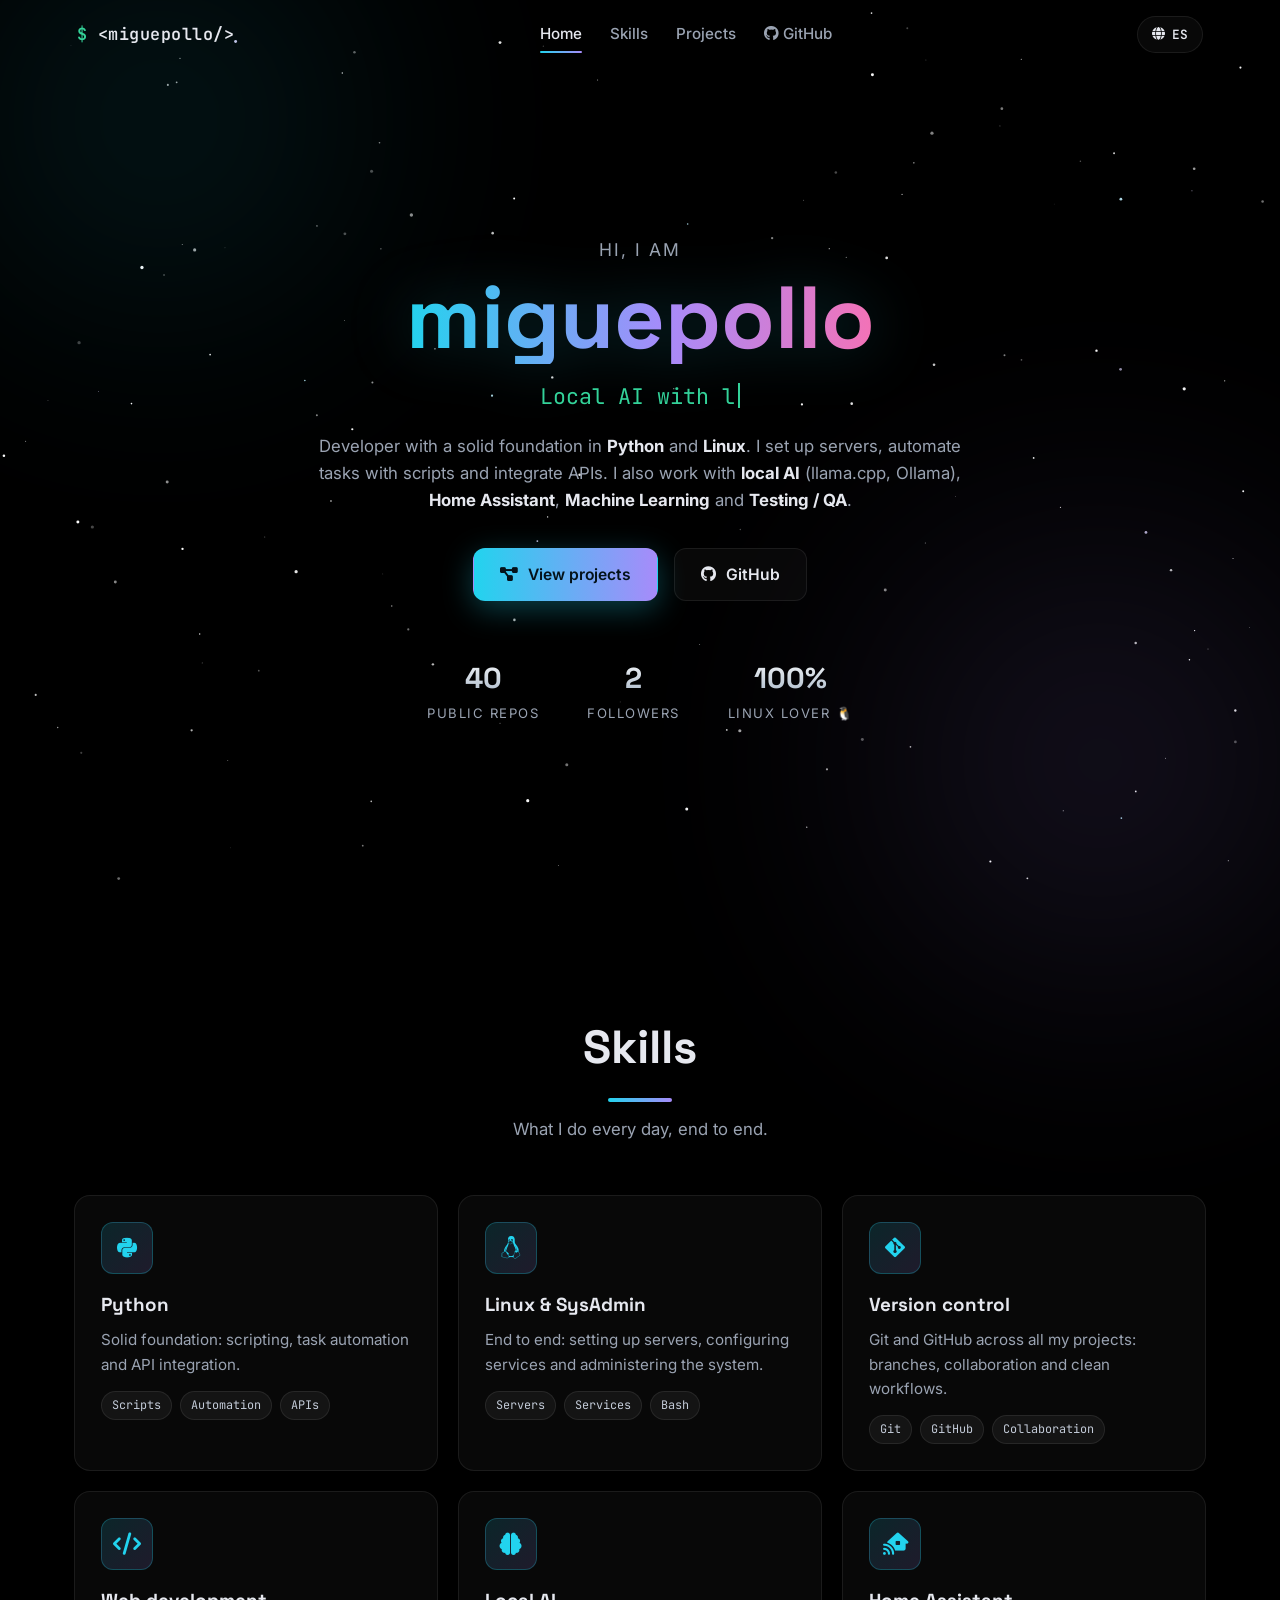
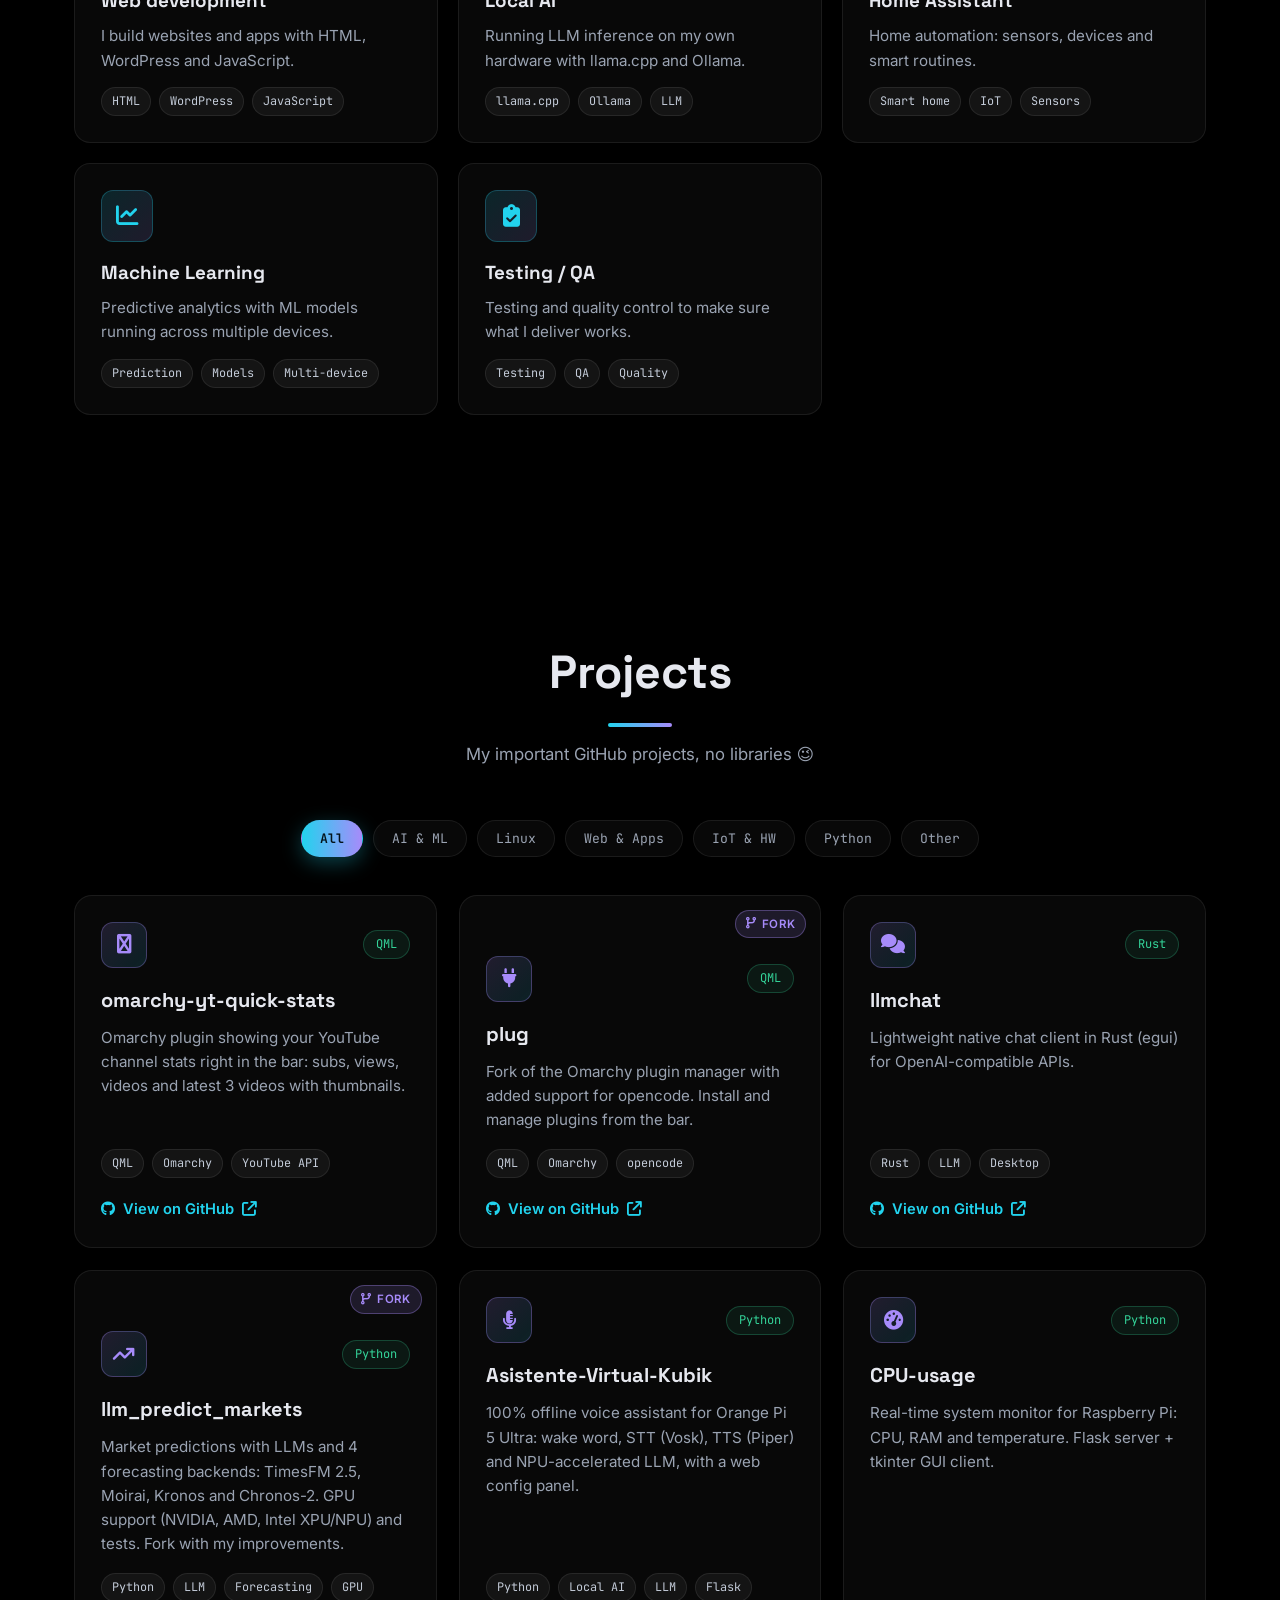
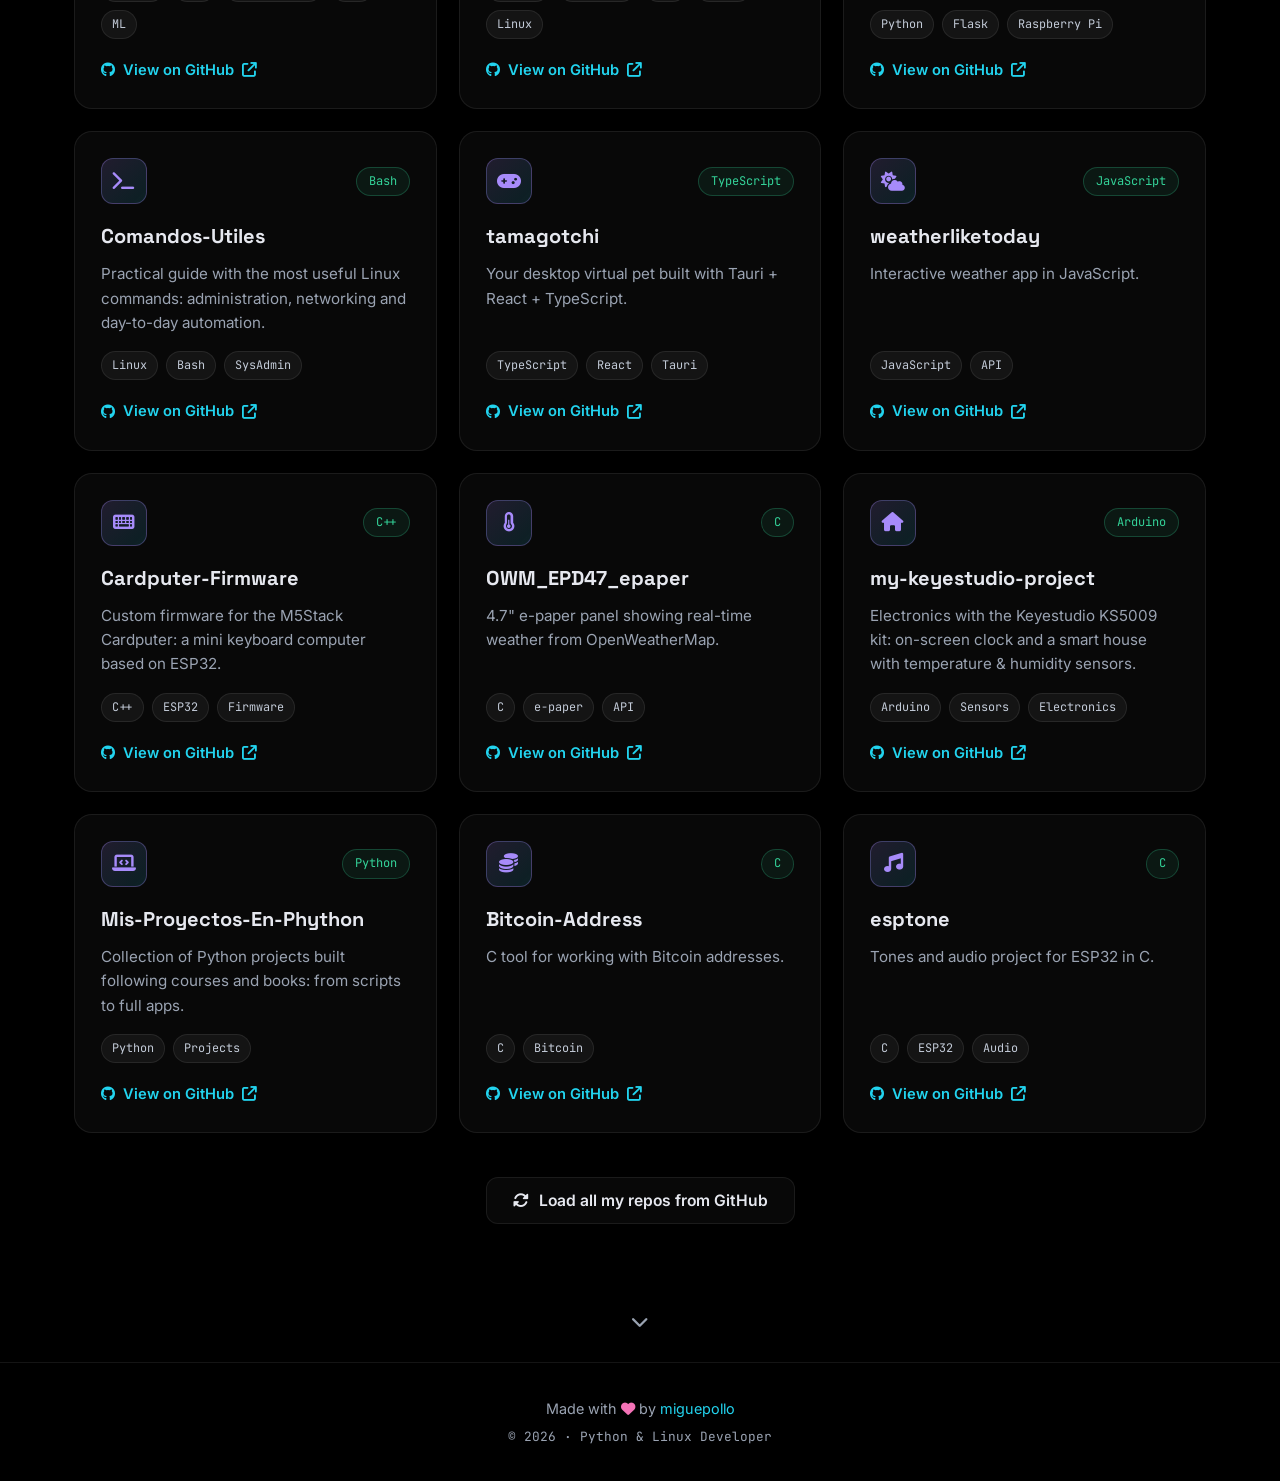
==== commit 7457fe4e: "Quitar la foto circular del hero y corregir fallos de idioma y repos. Co-authored-by: Cursor <cursor" ====
--- a/index.html
+++ b/index.html
@@ -37,10 +37,6 @@
 <main>
   <!-- HERO -->
   <section id="inicio" class="hero">
-    <div class="hero-avatar">
-      <img src="foto.png" alt="Foto de miguepollo"
-           onerror="this.onerror=null; this.src='https://avatars.githubusercontent.com/u/127879645?v=4';">
-    </div>
     <p class="hero-greet" data-i18n="hero.greet">Hola, soy</p>
     <h1 class="hero-name">miguepollo</h1>
     <div class="hero-type"><span id="typed"></span><span class="cursor" aria-hidden="true"></span></div>
@@ -190,10 +186,20 @@
 };
 
 let currentLang = (() => {
-  const saved = localStorage.getItem('lang');
-  if (saved === 'es' || saved === 'en') return saved;
+  try {
+    const saved = localStorage.getItem('lang');
+    if (saved === 'es' || saved === 'en') return saved;
+  } catch (e) { /* storage blocked */ }
   return (navigator.language || '').toLowerCase().indexOf('en') === 0 ? 'en' : 'es';
 })();
+
+function escapeHtml(value) {
+  return String(value)
+    .replace(/&/g, '&amp;')
+    .replace(/</g, '&lt;')
+    .replace(/>/g, '&gt;')
+    .replace(/"/g, '&quot;');
+}
 
 function t(key) {
   return key.split('.').reduce((o, k) => o[k], translations[currentLang]);
@@ -443,7 +449,7 @@
 const loadMoreBtn = document.getElementById('loadMore');
 const loadMoreIcon = document.getElementById('loadMoreIcon');
 const loadMoreText = document.getElementById('loadMoreText');
-let reposLoaded = false;
+let reposStatus = 'idle';
 loadMoreBtn.addEventListener('click', loadAllRepos);
 
 async function gh(url) {
@@ -453,27 +459,29 @@
 }
 
 async function loadAllRepos() {
+  reposStatus = 'loading';
   loadMoreBtn.disabled = true;
   loadMoreIcon.className = 'fa-solid fa-spinner fa-spin';
   loadMoreText.textContent = t('projects.loading');
   try {
     const repos = await gh('https://api.github.com/users/miguepollo/repos?per_page=100&sort=updated');
-    const known = new Set(projects.map(p => p.name));
-    const extra = repos.filter(r => !r.fork && !known.has(r.name) && r.name !== 'miguepollo');
+    const known = new Set(projects.map(p => p.name.toLowerCase()));
+    const extra = repos.filter(r => !r.fork && !known.has(r.name.toLowerCase()) && r.name !== 'miguepollo');
     if (extra.length) {
       document.getElementById('extraRepos').innerHTML =
-        '<p class="extra-title"><i class="fa-solid fa-diagram-project"></i> ' + t('projects.moreRepos') + '</p>' +
+        '<p class="extra-title"><i class="fa-solid fa-diagram-project"></i> ' + escapeHtml(t('projects.moreRepos')) + '</p>' +
         '<ul class="extra-list">' + extra.map(r =>
-          '<li><a href="' + r.html_url + '" target="_blank" rel="noopener">' + r.name + '</a>' +
-          (r.language ? '<span class="tag">' + r.language + '</span>' : '') +
-          (r.description ? '<span class="extra-desc">' + r.description + '</span>' : '') +
+          '<li><a href="' + escapeHtml(r.html_url) + '" target="_blank" rel="noopener">' + escapeHtml(r.name) + '</a>' +
+          (r.language ? '<span class="tag">' + escapeHtml(r.language) + '</span>' : '') +
+          (r.description ? '<span class="extra-desc">' + escapeHtml(r.description) + '</span>' : '') +
           '</li>'
         ).join('') + '</ul>';
     }
-    reposLoaded = true;
+    reposStatus = 'loaded';
     loadMoreIcon.className = 'fa-solid fa-check';
     loadMoreText.textContent = t('projects.loaded');
   } catch (err) {
+    reposStatus = 'error';
     loadMoreBtn.disabled = false;
     loadMoreIcon.className = 'fa-solid fa-triangle-exclamation';
     loadMoreText.textContent = t('projects.error');
@@ -495,9 +503,12 @@
   const metaDesc = document.querySelector('meta[name="description"]');
   if (metaDesc) metaDesc.content = t('metaDesc');
   document.querySelectorAll('[data-i18n]').forEach(el => {
-    if (el.id === 'loadMoreText' && reposLoaded) return;
+    if (el.id === 'loadMoreText' && reposStatus !== 'idle') return;
     el.textContent = t(el.dataset.i18n);
   });
+  if (reposStatus === 'loading') loadMoreText.textContent = t('projects.loading');
+  else if (reposStatus === 'loaded') loadMoreText.textContent = t('projects.loaded');
+  else if (reposStatus === 'error') loadMoreText.textContent = t('projects.error');
   document.querySelectorAll('[data-i18n-html]').forEach(el => { el.innerHTML = t(el.dataset.i18nHtml); });
   document.getElementById('langToggleText').textContent = currentLang === 'es' ? 'EN' : 'ES';
 }
--- a/styles.css
+++ b/styles.css
@@ -165,33 +165,6 @@
   justify-content: center;
   text-align: center;
   padding: 120px 20px 60px;
-}
-
-.hero-avatar {
-  position: relative;
-  width: 112px; height: 112px;
-  margin-bottom: 22px;
-}
-
-.hero-avatar::before {
-  content: '';
-  position: absolute;
-  inset: -4px;
-  border-radius: 50%;
-  background: conic-gradient(from 0deg, var(--cyan), var(--violet), var(--pink), var(--cyan));
-  animation: spin 8s linear infinite;
-  filter: drop-shadow(0 0 20px rgba(34, 211, 238, 0.35));
-}
-
-@keyframes spin { to { transform: rotate(360deg); } }
-
-.hero-avatar img {
-  position: relative;
-  width: 100%; height: 100%;
-  border-radius: 50%;
-  border: 4px solid #000;
-  object-fit: cover;
-  display: block;
 }
 
 .hero-greet {
@@ -662,8 +635,6 @@
   /* Hero */
   .hero { padding: 110px 20px 70px; }
 
-  .hero-avatar { width: 96px; height: 96px; margin-bottom: 18px; }
-
   .hero-type {
     font-size: 0.85rem;
     white-space: nowrap;
